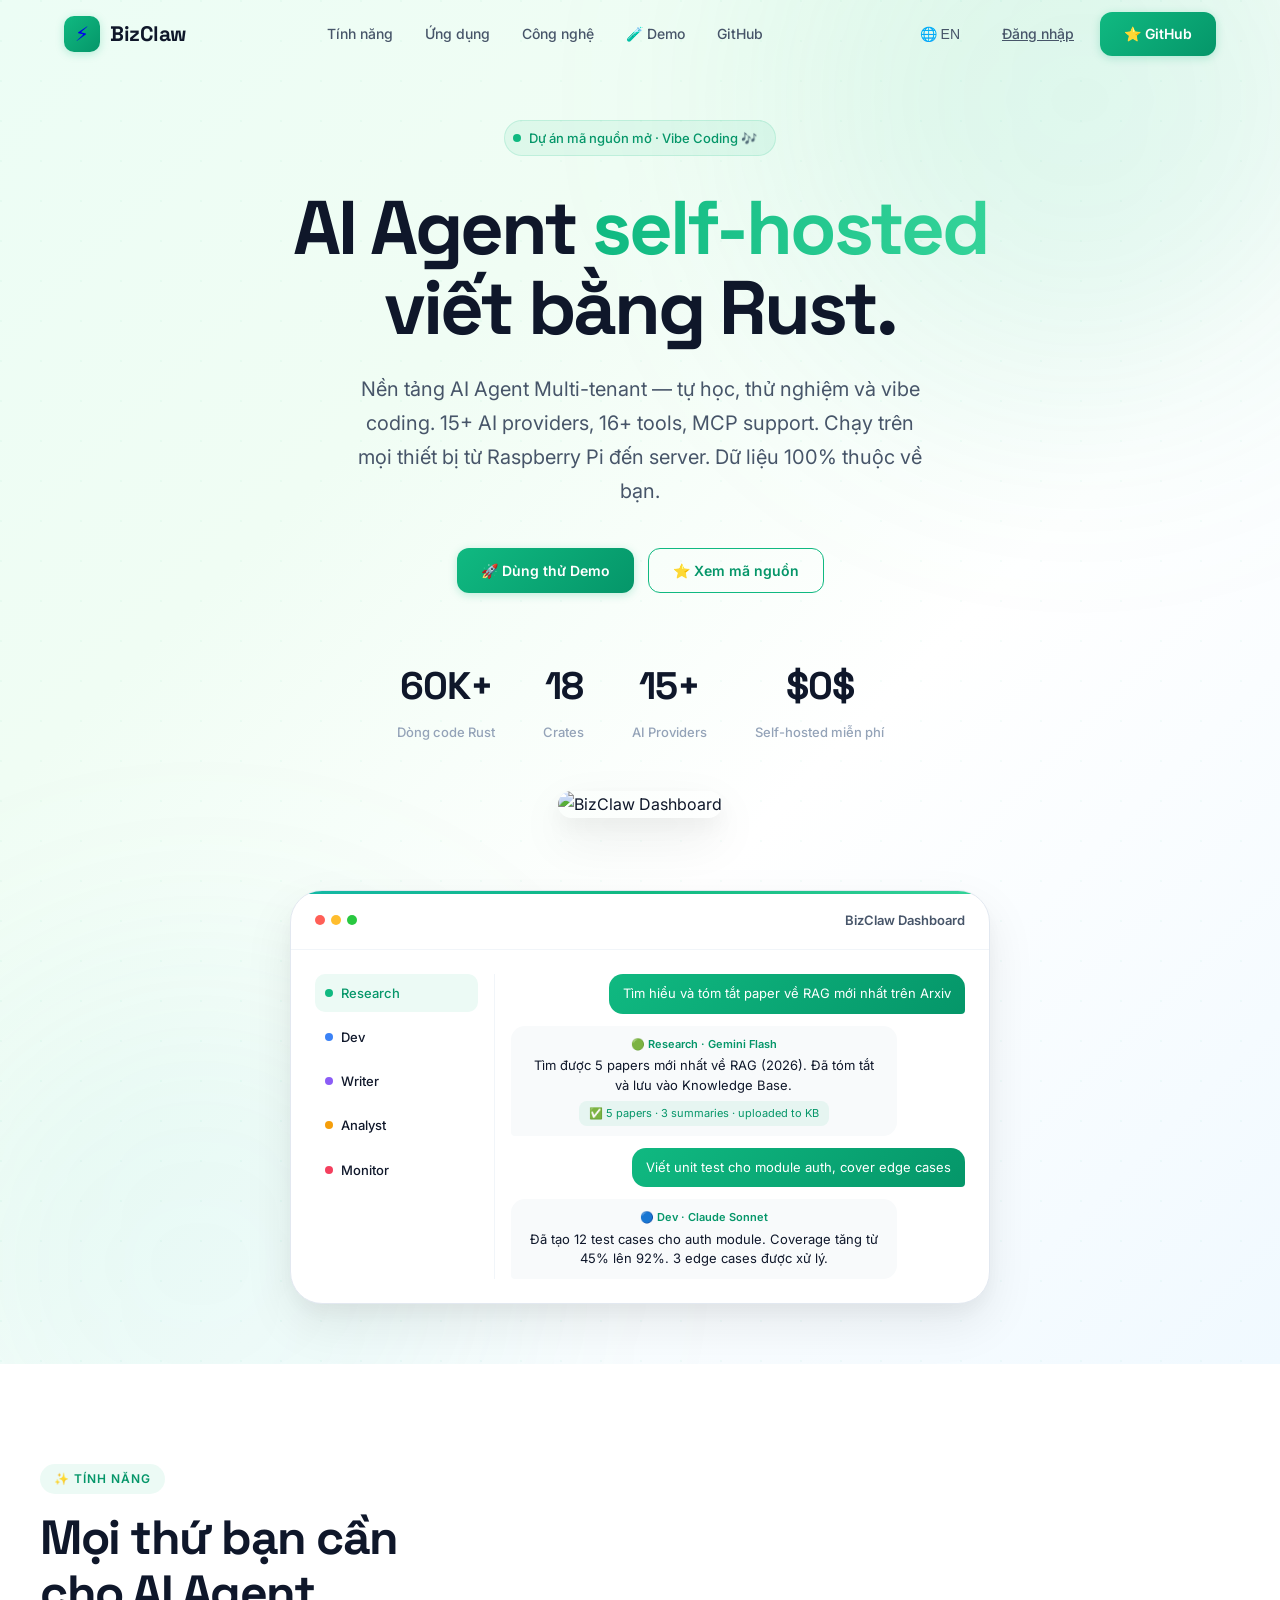
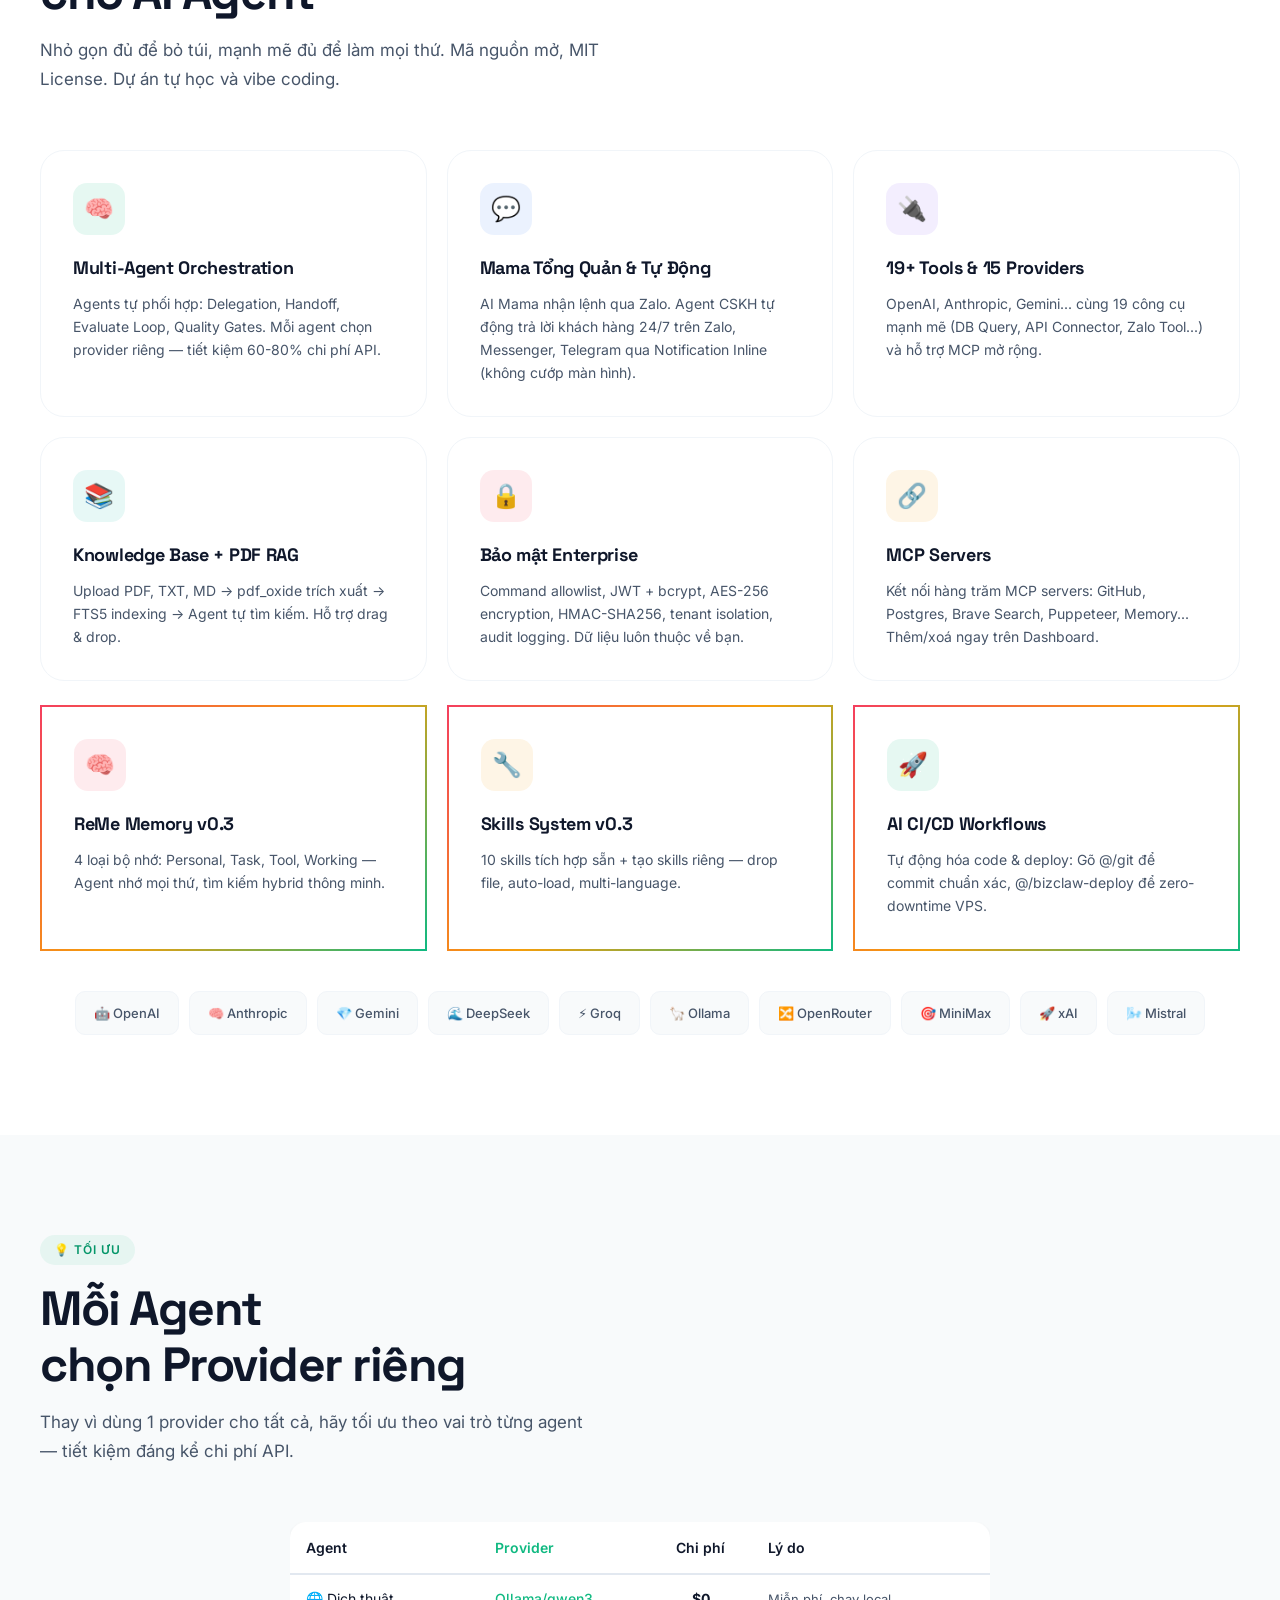
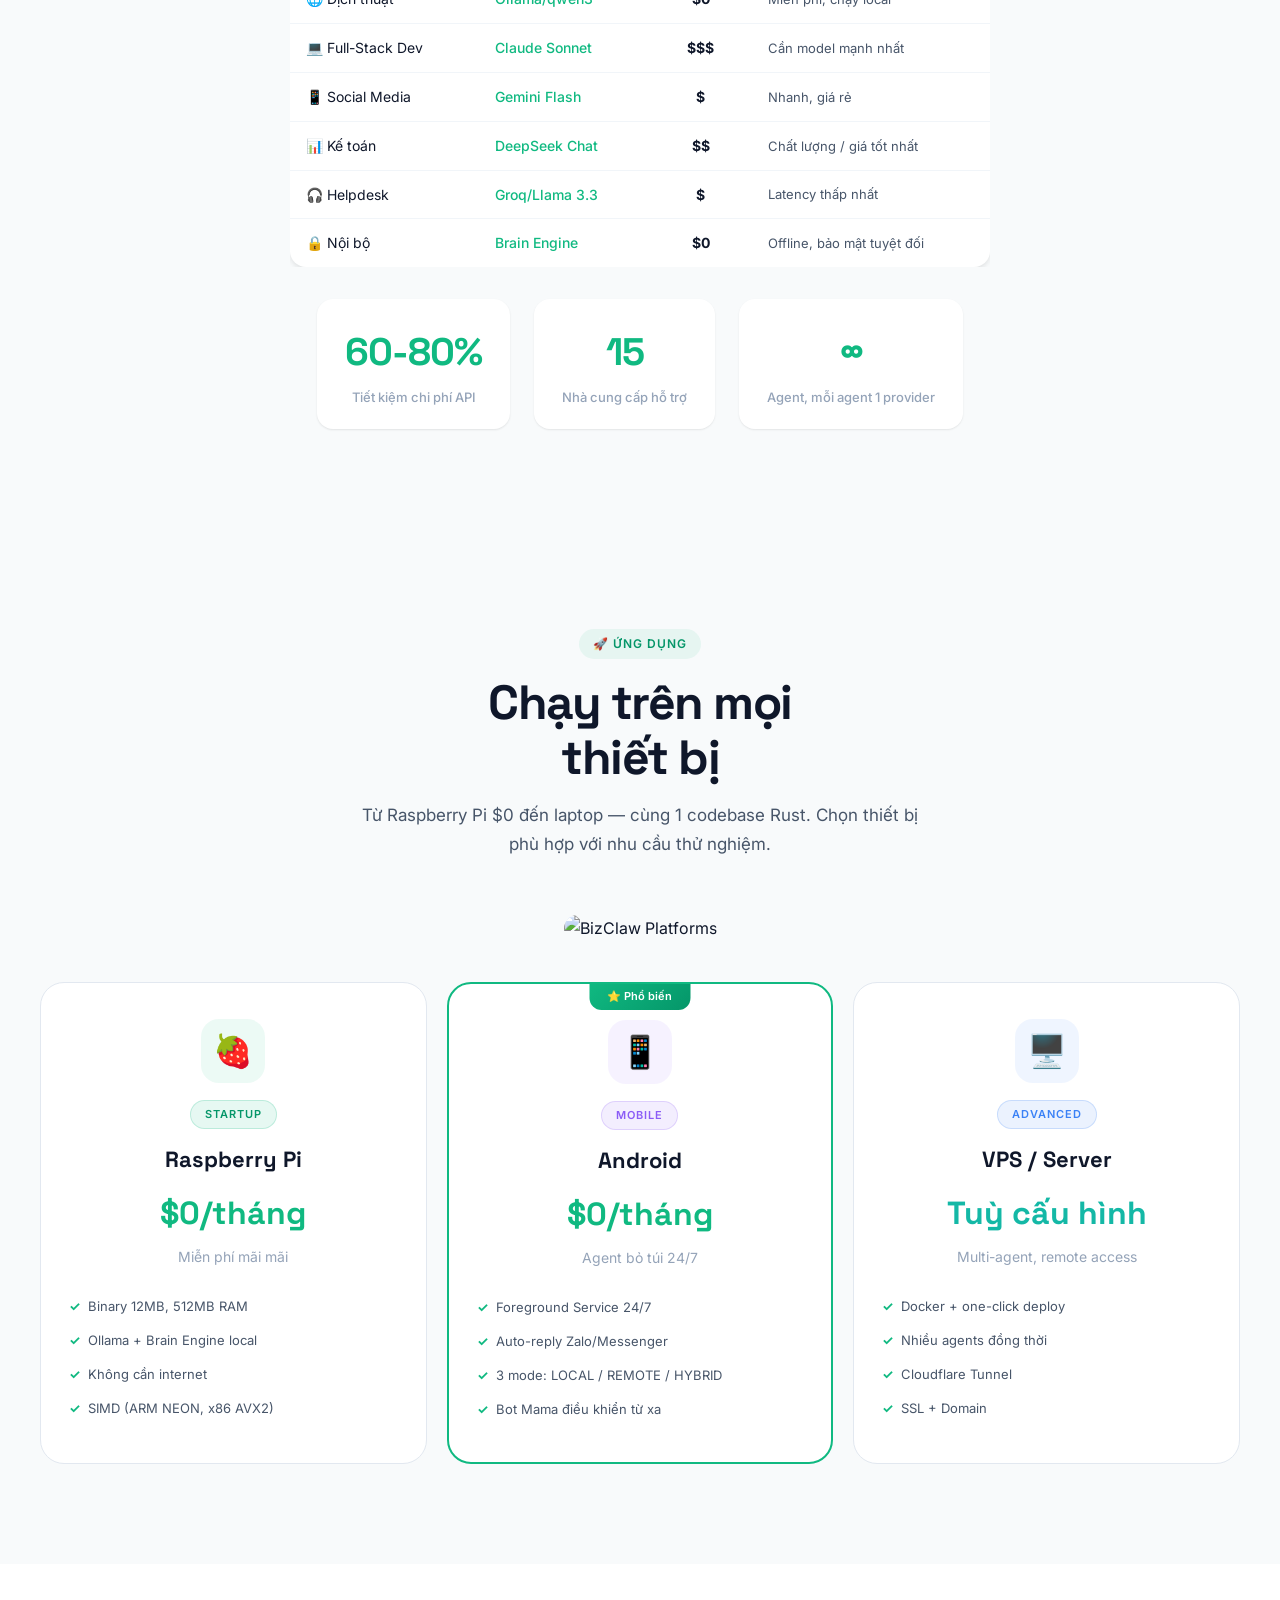
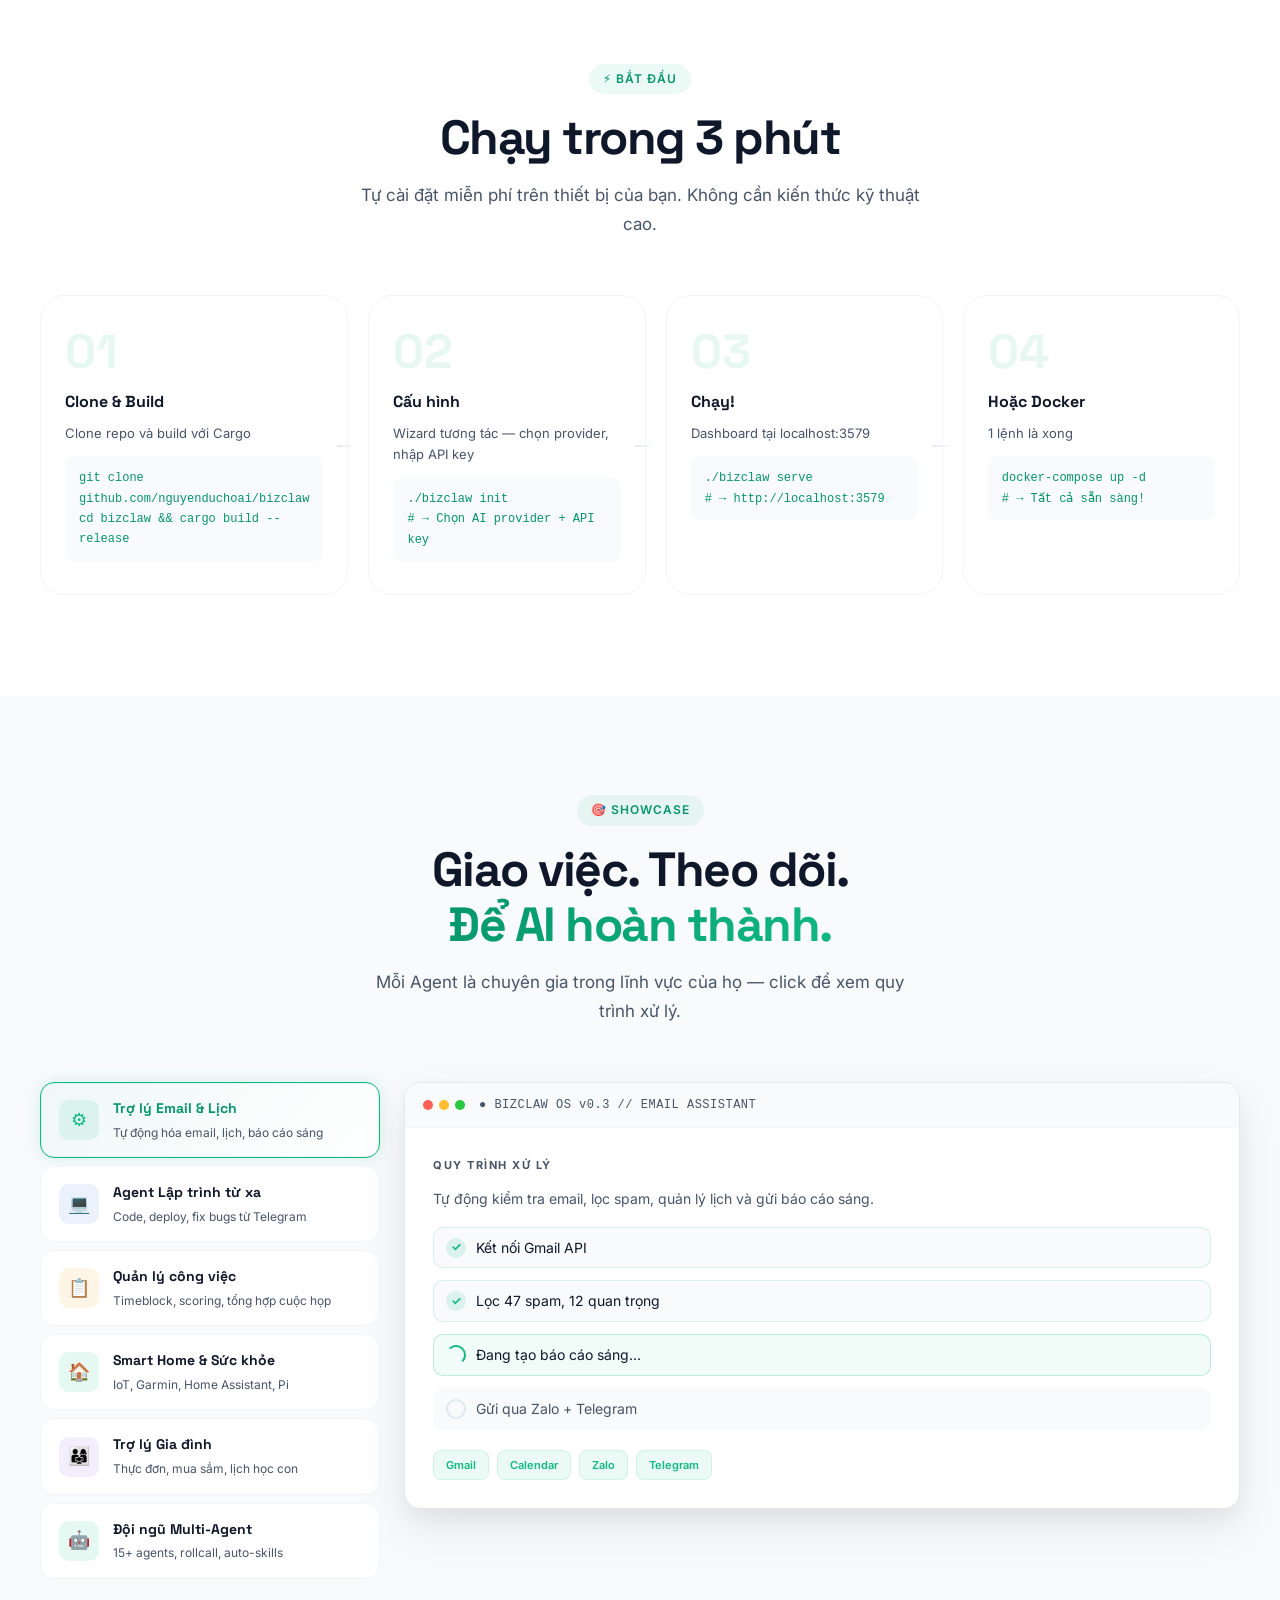
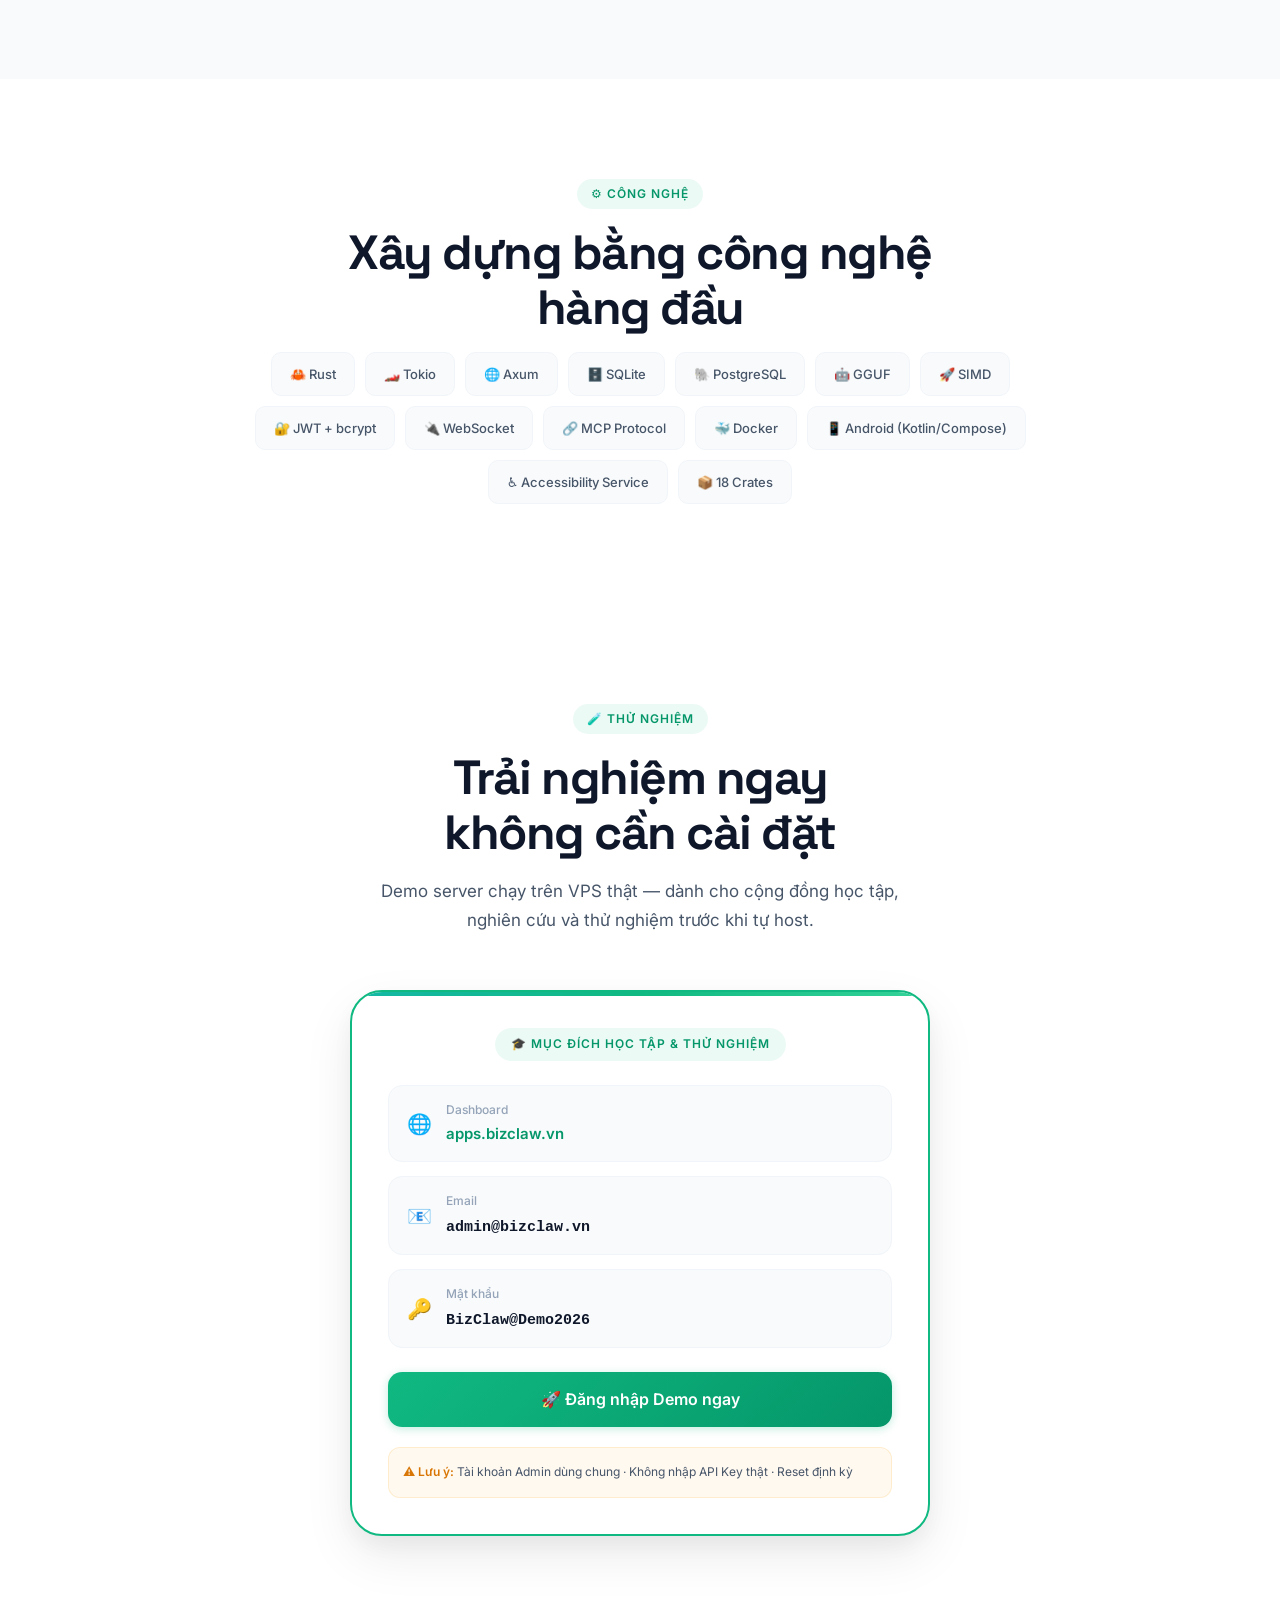
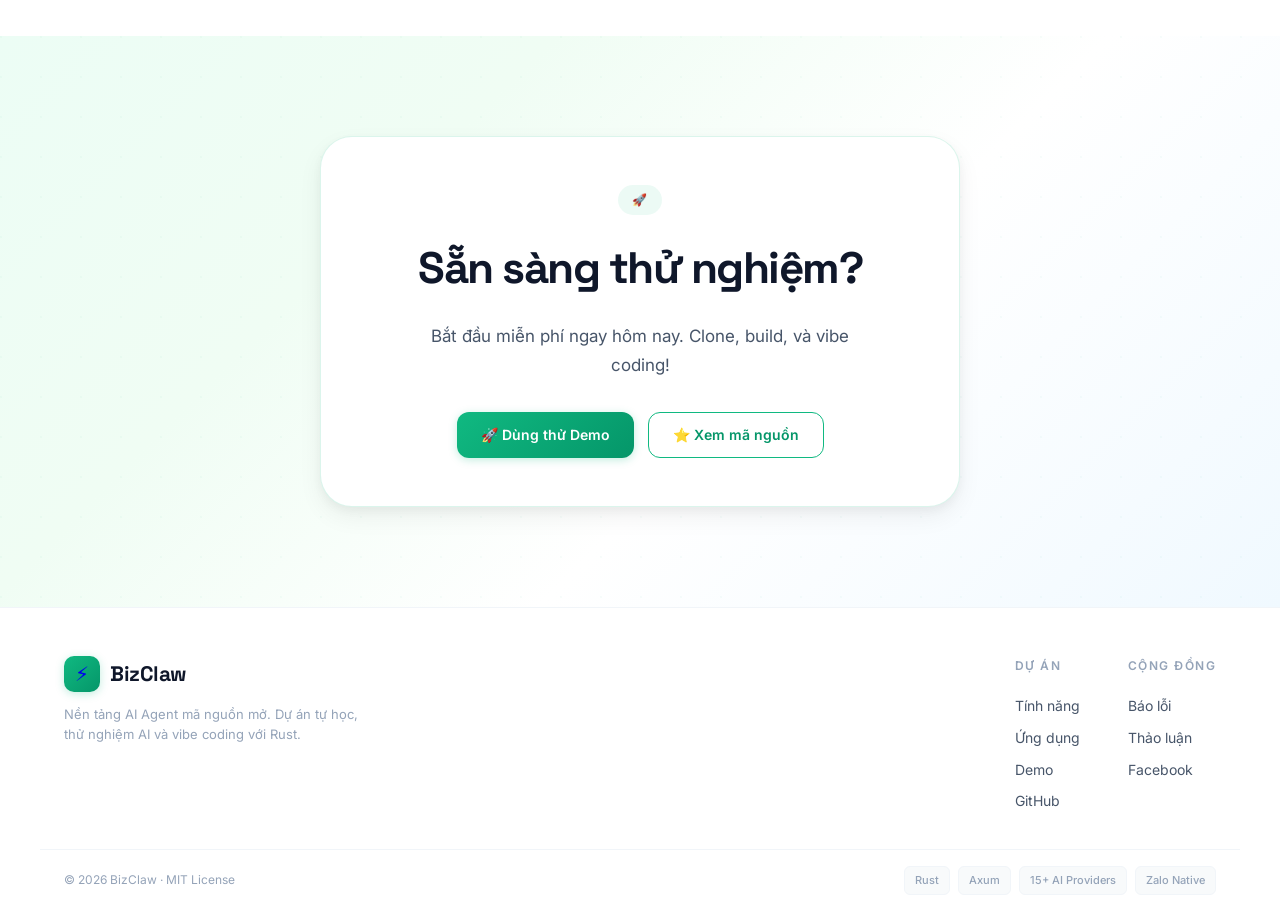
==== landing/index.html @ 47cf0935 "update wording to multi-tenant" ====
<!DOCTYPE html>
<html lang="vi">
<head>
<meta charset="UTF-8">
<meta name="viewport" content="width=device-width, initial-scale=1.0">
<title>BizClaw — AI Agent Self-Hosted | Vibe Coding với Rust 🎶</title>
<meta name="description" content="BizClaw — nền tảng AI Agent self-hosted viết bằng Rust. Dự án học tập, thử nghiệm AI và vibe coding. 15+ providers, 16+ tools, MCP support. Chạy trên mọi thiết bị từ Raspberry Pi đến laptop.">
<meta property="og:title" content="BizClaw — AI Agent Self-Hosted | Vibe Coding 🎶">
<meta property="og:description" content="Dự án AI Agent self-hosted viết bằng Rust. Tự học, thử nghiệm, vibe coding. Dữ liệu 100% thuộc về bạn.">
<meta property="og:type" content="website">
<meta property="og:url" content="https://bizclaw.vn">
<link rel="icon" href="data:image/svg+xml,<svg xmlns='http://www.w3.org/2000/svg' viewBox='0 0 100 100'><text y='.9em' font-size='90'>⚡</text></svg>">
<link rel="preconnect" href="https://fonts.googleapis.com">
<link href="https://fonts.googleapis.com/css2?family=Inter:wght@300;400;500;600;700;800;900&family=Space+Grotesk:wght@400;500;600;700;800&display=swap" rel="stylesheet">
<style>
*{margin:0;padding:0;box-sizing:border-box}
:root{
  --bg:#ffffff;--bg2:#f8fafb;--bg3:#f1f5f4;
  --surface:#ffffff;--card:#ffffff;--border:#e2e8f0;--border-light:#f1f5f9;
  --text:#0f172a;--text2:#475569;--muted:#94a3b8;
  --green:#10b981;--green2:#059669;--green-light:rgba(16,185,129,.08);--green-glow:rgba(16,185,129,.12);
  --emerald:#34d399;--teal:#14b8a6;
  --blue:#3b82f6;--violet:#8b5cf6;--rose:#f43f5e;--amber:#f59e0b;
  --grad-green:linear-gradient(135deg,#10b981,#059669);
  --grad-teal:linear-gradient(135deg,#14b8a6,#10b981,#34d399);
  --grad-hero:linear-gradient(135deg,#ecfdf5 0%,#f0fdf4 30%,#ffffff 60%,#f0f9ff 100%);
  --shadow-sm:0 1px 3px rgba(0,0,0,.04),0 1px 2px rgba(0,0,0,.06);
  --shadow-md:0 4px 6px rgba(0,0,0,.04),0 2px 4px rgba(0,0,0,.06);
  --shadow-lg:0 10px 25px rgba(0,0,0,.06),0 4px 10px rgba(0,0,0,.04);
  --shadow-xl:0 20px 50px rgba(0,0,0,.08),0 10px 20px rgba(0,0,0,.04);
  --radius:16px;--radius-lg:24px;--radius-xl:32px;
}
html{scroll-behavior:smooth;font-size:16px}
body{font-family:'Inter',system-ui,-apple-system,sans-serif;background:var(--bg);color:var(--text);overflow-x:hidden;line-height:1.7;-webkit-font-smoothing:antialiased}

/* ─── NAV ─── */
nav{position:fixed;top:0;width:100%;z-index:100;padding:12px 0;transition:all .4s cubic-bezier(.4,0,.2,1)}
nav.scrolled{background:rgba(255,255,255,.85);backdrop-filter:blur(20px) saturate(180%);-webkit-backdrop-filter:blur(20px) saturate(180%);border-bottom:1px solid var(--border-light);box-shadow:0 1px 3px rgba(0,0,0,.04)}
.nav-inner{max-width:1200px;margin:0 auto;padding:0 24px;display:flex;align-items:center;justify-content:space-between}
.logo{display:flex;align-items:center;gap:10px;text-decoration:none}
.logo-icon{width:36px;height:36px;background:var(--grad-green);border-radius:10px;display:flex;align-items:center;justify-content:center;font-size:20px;box-shadow:0 2px 8px rgba(16,185,129,.25)}
.logo-text{font-family:'Space Grotesk',sans-serif;font-weight:700;font-size:21px;color:var(--text);letter-spacing:-.5px}
.nav-links{display:flex;gap:32px;align-items:center}
.nav-links a{color:var(--text2);text-decoration:none;font-size:14px;font-weight:500;transition:color .2s;position:relative}
.nav-links a:hover{color:var(--text)}
.nav-right{display:flex;gap:10px;align-items:center}
.btn-ghost{background:none;border:none;color:var(--text2);padding:8px 16px;border-radius:10px;font-size:14px;font-weight:500;cursor:pointer;transition:all .2s}
.btn-ghost:hover{color:var(--text);background:var(--bg2)}
.btn-green{background:var(--grad-green);color:#fff;padding:10px 24px;border-radius:12px;font-size:14px;font-weight:600;text-decoration:none;transition:all .3s;border:none;cursor:pointer;display:inline-flex;align-items:center;gap:6px;box-shadow:0 2px 8px rgba(16,185,129,.25)}
.btn-green:hover{transform:translateY(-1px);box-shadow:0 8px 25px rgba(16,185,129,.35)}
.btn-outline-green{background:none;color:var(--green2);padding:10px 24px;border-radius:12px;font-size:14px;font-weight:600;text-decoration:none;transition:all .3s;border:1.5px solid var(--green);display:inline-flex;align-items:center;gap:6px}
.btn-outline-green:hover{background:var(--green-light);transform:translateY(-1px)}

/* ─── HERO ─── */
.hero{min-height:100vh;display:flex;align-items:center;justify-content:center;position:relative;overflow:hidden;padding:120px 24px 60px;background:var(--grad-hero)}
.hero::before{content:'';position:absolute;top:0;left:0;right:0;bottom:0;background-image:radial-gradient(circle at 1px 1px,rgba(16,185,129,.04) 1px,transparent 0);background-size:40px 40px;pointer-events:none}
.hero-glow{position:absolute;width:600px;height:600px;border-radius:50%;filter:blur(120px);pointer-events:none}
.hero-glow-1{background:rgba(16,185,129,.1);top:-200px;right:-100px}
.hero-glow-2{background:rgba(20,184,166,.08);bottom:-200px;left:-100px}
.hero-content{max-width:860px;text-align:center;position:relative;z-index:1}
.hero-badge{display:inline-flex;align-items:center;gap:8px;padding:6px 18px 6px 8px;background:var(--green-light);border:1px solid rgba(16,185,129,.15);border-radius:30px;font-size:13px;color:var(--green2);margin-bottom:32px;font-weight:500}
.hero-badge .dot{width:8px;height:8px;background:var(--green);border-radius:50%;animation:pulse 2s infinite;display:block}
@keyframes pulse{0%,100%{opacity:1;transform:scale(1)}50%{opacity:.5;transform:scale(.85)}}
h1{font-family:'Space Grotesk',sans-serif;font-size:clamp(40px,6.5vw,76px);font-weight:800;line-height:1.05;margin-bottom:24px;letter-spacing:-3px;color:var(--text)}
h1 .grad{background:var(--grad-green);-webkit-background-clip:text;-webkit-text-fill-color:transparent;background-clip:text}
.hero-desc{font-size:clamp(16px,2vw,20px);color:var(--text2);max-width:580px;margin:0 auto 40px;line-height:1.7;font-weight:400}
.hero-actions{display:flex;gap:14px;justify-content:center;flex-wrap:wrap;margin-bottom:60px}

/* Hero Stats */
.hero-stats{display:flex;gap:48px;justify-content:center;flex-wrap:wrap}
.hero-stat{text-align:center}
.hero-stat .num{font-family:'Space Grotesk',sans-serif;font-size:clamp(28px,3vw,42px);font-weight:800;color:var(--text);letter-spacing:-1px}
.hero-stat .label{font-size:13px;color:var(--muted);margin-top:2px;font-weight:500}

/* Hero Demo Card */
.hero-demo{margin-top:72px;position:relative}
.demo-card{max-width:700px;margin:0 auto;background:var(--card);border:1px solid var(--border);border-radius:var(--radius-xl);box-shadow:var(--shadow-xl);overflow:hidden;position:relative}
.demo-card::before{content:'';position:absolute;top:0;left:0;right:0;height:3px;background:var(--grad-teal)}
.demo-header{display:flex;align-items:center;gap:12px;padding:18px 24px;border-bottom:1px solid var(--border-light)}
.demo-dots{display:flex;gap:6px}
.demo-dots span{width:10px;height:10px;border-radius:50%;background:var(--border)}
.demo-dots span:nth-child(1){background:#ff5f57}
.demo-dots span:nth-child(2){background:#ffbd2e}
.demo-dots span:nth-child(3){background:#28c840}
.demo-title{font-size:13px;font-weight:600;color:var(--text2);margin-left:auto}
.demo-body{padding:24px;display:flex;gap:16px;min-height:260px}
.demo-sidebar{width:180px;border-right:1px solid var(--border-light);padding-right:16px;display:flex;flex-direction:column;gap:6px}
.demo-agent{display:flex;align-items:center;gap:8px;padding:8px 10px;border-radius:10px;font-size:13px;font-weight:500;cursor:default;transition:background .2s}
.demo-agent.active{background:var(--green-light);color:var(--green2)}
.demo-agent .agent-dot{width:8px;height:8px;border-radius:50%;flex-shrink:0}
.demo-agent .agent-dot.green{background:var(--green)}
.demo-agent .agent-dot.blue{background:var(--blue)}
.demo-agent .agent-dot.violet{background:var(--violet)}
.demo-agent .agent-dot.amber{background:var(--amber)}
.demo-agent .agent-dot.rose{background:var(--rose)}
.demo-chat{flex:1;display:flex;flex-direction:column;gap:12px}
.chat-msg{max-width:85%;padding:10px 14px;border-radius:14px;font-size:13px;line-height:1.5;animation:fadeInMsg .5s ease-out both}
.chat-msg.user{align-self:flex-end;background:var(--grad-green);color:#fff;border-bottom-right-radius:4px}
.chat-msg.bot{align-self:flex-start;background:var(--bg2);color:var(--text);border-bottom-left-radius:4px}
.chat-msg .bot-name{font-size:11px;font-weight:600;color:var(--green2);margin-bottom:4px}
.chat-msg .bot-status{display:inline-flex;align-items:center;gap:4px;padding:4px 10px;background:rgba(16,185,129,.08);border-radius:8px;margin-top:6px;font-size:11px;color:var(--green2)}
@keyframes fadeInMsg{from{opacity:0;transform:translateY(8px)}to{opacity:1;transform:translateY(0)}}

/* ─── SECTION COMMON ─── */
section{padding:100px 24px}
.container{max-width:1200px;margin:0 auto}
.section-tag{display:inline-flex;align-items:center;gap:6px;padding:5px 14px;background:var(--green-light);border-radius:20px;font-size:12px;font-weight:600;color:var(--green2);text-transform:uppercase;letter-spacing:1px;margin-bottom:16px}
.section-title{font-family:'Space Grotesk',sans-serif;font-size:clamp(28px,4vw,48px);font-weight:800;margin-bottom:16px;letter-spacing:-1.5px;color:var(--text);line-height:1.15}
.section-desc{font-size:17px;color:var(--text2);max-width:560px;line-height:1.7;margin-bottom:56px}
.section-center{text-align:center}
.section-center .section-desc{margin-left:auto;margin-right:auto}

/* ─── FEATURES ─── */
#features{background:var(--bg)}
.features-grid{display:grid;grid-template-columns:repeat(3,1fr);gap:20px}
.feature-card{background:var(--card);border:1px solid var(--border-light);border-radius:var(--radius-lg);padding:32px;transition:all .4s cubic-bezier(.4,0,.2,1);position:relative;overflow:hidden}
.feature-card:hover{border-color:rgba(16,185,129,.3);transform:translateY(-6px);box-shadow:var(--shadow-lg)}
.feature-card:hover .feature-icon-wrap{transform:scale(1.05)}
.feature-icon-wrap{width:52px;height:52px;border-radius:14px;display:flex;align-items:center;justify-content:center;font-size:24px;margin-bottom:18px;transition:transform .3s}
.fi-green{background:rgba(16,185,129,.1)}
.fi-blue{background:rgba(59,130,246,.1)}
.fi-violet{background:rgba(139,92,246,.1)}
.fi-amber{background:rgba(245,158,11,.1)}
.fi-rose{background:rgba(244,63,94,.1)}
.fi-teal{background:rgba(20,184,166,.1)}
.feature-card h3{font-family:'Space Grotesk',sans-serif;font-size:18px;font-weight:700;margin-bottom:8px;letter-spacing:-.3px}
.feature-card p{font-size:14px;color:var(--text2);line-height:1.65}

/* ─── PLATFORM CARDS ─── */
#platforms{background:var(--bg2)}
.platform-grid{display:grid;grid-template-columns:repeat(3,1fr);gap:20px}
.platform-card{background:var(--card);border:1px solid var(--border);border-radius:var(--radius-lg);padding:36px 28px;text-align:center;transition:all .4s;position:relative;overflow:hidden}
.platform-card:hover{transform:translateY(-8px);box-shadow:var(--shadow-xl)}
.platform-card.featured{border:2px solid var(--green)}
.platform-card.featured::before{content:'⭐ Phổ biến';position:absolute;top:-1px;left:50%;transform:translateX(-50%);background:var(--grad-green);padding:4px 18px;border-radius:0 0 12px 12px;font-size:11px;font-weight:600;color:#fff}
.pf-icon{width:64px;height:64px;border-radius:18px;display:flex;align-items:center;justify-content:center;font-size:32px;margin:0 auto 16px}
.pf-tag{display:inline-block;padding:4px 14px;border-radius:20px;font-size:11px;font-weight:600;letter-spacing:1px;text-transform:uppercase;margin-bottom:12px}
.pf-tag-green{background:rgba(16,185,129,.1);color:var(--green2);border:1px solid rgba(16,185,129,.2)}
.pf-tag-blue{background:rgba(59,130,246,.1);color:var(--blue);border:1px solid rgba(59,130,246,.2)}
.pf-tag-violet{background:rgba(139,92,246,.1);color:var(--violet);border:1px solid rgba(139,92,246,.2)}
.platform-card h3{font-family:'Space Grotesk',sans-serif;font-size:22px;font-weight:700;margin-bottom:4px}
.pf-price{font-family:'Space Grotesk',sans-serif;font-size:32px;font-weight:800;margin:8px 0 4px}
.pf-price.green{color:var(--green)}
.pf-price.teal{color:var(--teal)}
.pf-period{font-size:14px;color:var(--muted);margin-bottom:20px}
.pf-features{list-style:none;text-align:left}
.pf-features li{padding:6px 0;font-size:13px;color:var(--text2);display:flex;align-items:center;gap:8px}
.pf-features li::before{content:'✓';color:var(--green);font-weight:700;font-size:13px}

/* ─── HOW IT WORKS ─── */
#how{background:var(--bg)}
.steps-grid{display:grid;grid-template-columns:repeat(4,1fr);gap:20px;counter-reset:step}
.step-card{background:var(--card);border:1px solid var(--border-light);border-radius:var(--radius-lg);padding:32px 24px;position:relative;counter-increment:step;transition:all .4s}
.step-card:hover{transform:translateY(-6px);box-shadow:var(--shadow-lg);border-color:rgba(16,185,129,.3)}
.step-num{font-family:'Space Grotesk',sans-serif;font-size:48px;font-weight:800;color:rgba(16,185,129,.1);line-height:1;margin-bottom:12px}
.step-card h4{font-family:'Space Grotesk',sans-serif;font-size:16px;font-weight:700;margin-bottom:8px}
.step-card p{font-size:13px;color:var(--text2);line-height:1.6}
.step-code{background:var(--bg2);border-radius:10px;padding:12px 14px;font-family:'SF Mono','Fira Code',monospace;font-size:12px;color:var(--green2);margin-top:12px;line-height:1.7;overflow-x:auto}

/* ─── SHOWCASE INTERACTIVE ─── */
.showcase-layout{display:grid;grid-template-columns:340px 1fr;gap:24px;align-items:start;margin-top:32px}
.showcase-tabs{display:flex;flex-direction:column;gap:8px}
.sc-tab{display:flex;align-items:center;gap:14px;padding:14px 18px;border-radius:14px;border:1px solid var(--border-light);background:var(--card);cursor:pointer;transition:all .3s;user-select:none}
.sc-tab:hover{border-color:rgba(16,185,129,.25);transform:translateX(4px)}
.sc-tab.active{border-color:var(--green);box-shadow:0 0 16px rgba(16,185,129,.15),inset 0 0 0 1px rgba(16,185,129,.1);background:linear-gradient(135deg,rgba(16,185,129,.04),var(--card))}
.sc-tab-icon{width:40px;height:40px;border-radius:10px;display:flex;align-items:center;justify-content:center;font-size:18px;flex-shrink:0}
.sc-tab-title{font-family:'Space Grotesk',sans-serif;font-weight:700;font-size:14px;margin-bottom:2px}
.sc-tab.active .sc-tab-title{color:var(--green2)}
.sc-tab-desc{font-size:12px;color:var(--text2)}
.showcase-preview{background:var(--card);border-radius:16px;border:1px solid var(--border);overflow:hidden;box-shadow:var(--shadow-xl)}
.sc-preview-header{background:var(--bg2);padding:12px 18px;display:flex;align-items:center;gap:14px;border-bottom:1px solid var(--border-light)}
.sc-preview-title{color:var(--text2);font-size:12px;font-family:'SF Mono','Fira Code',monospace;letter-spacing:.5px}
.sc-preview-body{padding:28px;min-height:300px;position:relative}
.sc-panel{display:none;animation:scFadeIn .4s ease}
.sc-panel.active{display:block}
@keyframes scFadeIn{from{opacity:0;transform:translateY(8px)}to{opacity:1;transform:translateY(0)}}
.sc-flow-label{font-size:11px;font-weight:700;color:var(--text2);letter-spacing:1.5px;margin-bottom:12px}
.sc-steps{display:flex;flex-direction:column;gap:12px;margin-bottom:20px}
.sc-step{display:flex;align-items:center;gap:10px;font-size:14px;color:var(--text2);padding:8px 12px;border-radius:10px;background:var(--bg2);border:1px solid transparent;transition:all .3s}
.sc-step.done{color:var(--text1);border-color:rgba(16,185,129,.15)}
.sc-step.active{color:var(--text1);background:rgba(16,185,129,.06);border-color:rgba(16,185,129,.25)}
.sc-check{display:inline-flex;width:20px;height:20px;border-radius:50%;background:rgba(16,185,129,.12);color:#10b981;font-size:12px;align-items:center;justify-content:center;font-weight:700}
.sc-circle{display:inline-block;width:20px;height:20px;border-radius:50%;border:2px solid var(--border)}
.sc-spinner{display:inline-block;width:20px;height:20px;border-radius:50%;border:2px solid transparent;border-top-color:#10b981;border-right-color:#10b981;animation:spin .8s linear infinite}
@keyframes spin{to{transform:rotate(360deg)}}
.sc-tools{display:flex;gap:8px;flex-wrap:wrap}
.sc-tools span{background:rgba(16,185,129,.08);color:#10b981;padding:5px 12px;border-radius:8px;font-size:11px;font-weight:600;border:1px solid rgba(16,185,129,.12)}
.grad{background:linear-gradient(135deg,var(--green2),var(--green));-webkit-background-clip:text;-webkit-text-fill-color:transparent;background-clip:text}
@media(max-width:768px){.showcase-layout{grid-template-columns:1fr;gap:16px}.showcase-tabs{flex-direction:row;overflow-x:auto;padding-bottom:8px}.sc-tab{min-width:200px}}

/* ─── CHAT DEMO ─── */
#agents-demo{background:var(--bg2)}
.agent-demo-container{background:var(--card);border:1px solid var(--border);border-radius:var(--radius-xl);box-shadow:var(--shadow-xl);overflow:hidden;max-width:800px;margin:0 auto}
.agent-demo-header{border-bottom:1px solid var(--border-light);padding:16px 24px;display:flex;align-items:center;justify-content:space-between}
.agent-demo-tabs{display:flex;gap:0;border:1px solid var(--border);border-radius:10px;overflow:hidden}
.agent-tab{padding:8px 16px;font-size:12px;font-weight:600;background:var(--bg2);border:none;cursor:pointer;transition:all .2s;color:var(--text2)}
.agent-tab.active{background:var(--grad-green);color:#fff}
.agent-demo-body{padding:24px;min-height:320px;display:flex;flex-direction:column;gap:14px}

/* ─── PRICING - CLOUD ─── */
#pricing{background:var(--bg2)}
.pricing-grid{display:grid;grid-template-columns:repeat(3,1fr);gap:20px}
.price-card{background:var(--card);border:1px solid var(--border);border-radius:var(--radius-lg);padding:36px 28px;text-align:center;transition:all .4s;position:relative}
.price-card:hover{transform:translateY(-6px);box-shadow:var(--shadow-lg)}
.price-card.popular{border:2px solid var(--green);box-shadow:0 0 60px rgba(16,185,129,.08)}
.price-card.popular::before{content:'⭐ Phổ biến';position:absolute;top:-13px;left:50%;transform:translateX(-50%);background:var(--grad-green);padding:4px 18px;border-radius:20px;font-size:11px;font-weight:600;color:#fff}
.price-tier{font-size:13px;font-weight:600;letter-spacing:1px;text-transform:uppercase;margin-bottom:8px}
.price-amount{font-family:'Space Grotesk',sans-serif;font-size:42px;font-weight:800;color:var(--text);margin:8px 0;letter-spacing:-1px}
.price-period{font-size:14px;color:var(--muted);margin-bottom:24px}
.price-features{list-style:none;text-align:left;margin-bottom:28px}
.price-features li{padding:6px 0;font-size:14px;display:flex;align-items:center;gap:8px;color:var(--text2)}
.price-features li::before{content:'✓';color:var(--green);font-weight:700;font-size:13px}

/* ─── PROVIDERS ─── */
.providers-row{display:flex;gap:10px;justify-content:center;flex-wrap:wrap;margin-top:40px}
.provider-pill{background:var(--bg2);border:1px solid var(--border-light);border-radius:10px;padding:10px 18px;font-size:13px;font-weight:500;display:flex;align-items:center;gap:6px;transition:all .25s;color:var(--text2)}
.provider-pill:hover{border-color:var(--green);color:var(--green2);background:var(--green-light);transform:translateY(-2px)}

/* ─── CTA ─── */
#cta{background:var(--grad-hero);position:relative}
#cta::before{content:'';position:absolute;inset:0;background-image:radial-gradient(circle at 1px 1px,rgba(16,185,129,.03) 1px,transparent 0);background-size:40px 40px;pointer-events:none}
.cta-box{max-width:640px;margin:0 auto;text-align:center;position:relative;z-index:1}

/* ─── FOOTER ─── */
footer{border-top:1px solid var(--border-light);background:var(--bg)}
.footer-inner{max-width:1200px;margin:0 auto;padding:48px 24px 32px;display:flex;justify-content:space-between;align-items:flex-start;flex-wrap:wrap;gap:32px}
.footer-brand{max-width:300px}
.footer-brand .logo{margin-bottom:12px}
.footer-brand p{font-size:13px;color:var(--muted);line-height:1.6}
.footer-links{display:flex;gap:48px}
.footer-col h4{font-size:12px;font-weight:600;text-transform:uppercase;letter-spacing:1.5px;color:var(--muted);margin-bottom:14px}
.footer-col a{display:block;font-size:14px;color:var(--text2);text-decoration:none;padding:4px 0;transition:color .2s}
.footer-col a:hover{color:var(--green2)}
.footer-bottom{max-width:1200px;margin:0 auto;padding:16px 24px;border-top:1px solid var(--border-light);display:flex;justify-content:space-between;align-items:center;flex-wrap:wrap;gap:12px;font-size:12px;color:var(--muted)}
.footer-tech{display:flex;gap:8px;flex-wrap:wrap}
.footer-tech span{background:var(--bg2);border:1px solid var(--border-light);border-radius:6px;padding:4px 10px;font-size:11px;font-weight:500}

/* ─── ANIMATIONS ─── */
.fade-up{opacity:0;transform:translateY(32px);transition:all .7s cubic-bezier(.16,1,.3,1)}
.fade-up.vis{opacity:1;transform:translateY(0)}
.fade-up[style*="--i"]{transition-delay:calc(var(--i,0)*100ms)}
@keyframes float{0%,100%{transform:translateY(0)}50%{transform:translateY(-12px)}}
@keyframes typing{0%{width:0}100%{width:100%}}

/* Parallax hero glows */
@keyframes heroGlow1{0%,100%{transform:translate(0,0) scale(1)}25%{transform:translate(80px,40px) scale(1.1)}50%{transform:translate(-40px,80px) scale(.9)}75%{transform:translate(40px,-40px) scale(1.05)}}
@keyframes heroGlow2{0%,100%{transform:translate(0,0) scale(1)}33%{transform:translate(-60px,-30px) scale(1.15)}66%{transform:translate(60px,50px) scale(.85)}}
.hero-glow-1{animation:heroGlow1 20s ease-in-out infinite}
.hero-glow-2{animation:heroGlow2 25s ease-in-out infinite}

/* Gradient shimmer on hero text */
@keyframes shimmer{0%{background-position:200% center}100%{background-position:-200% center}}
h1 .grad{background:linear-gradient(90deg,#10b981 0%,#34d399 25%,#059669 50%,#14b8a6 75%,#10b981 100%);background-size:400% 100%;-webkit-background-clip:text;-webkit-text-fill-color:transparent;background-clip:text;animation:shimmer 6s linear infinite}

/* Hero badge pulse glow */
@keyframes badgePulse{0%,100%{box-shadow:0 0 0 0 rgba(16,185,129,.2)}50%{box-shadow:0 0 0 8px rgba(16,185,129,0)}}
.hero-badge{animation:badgePulse 3s ease-in-out infinite}

/* Floating hero image */
@keyframes heroFloat{0%,100%{transform:translateY(0) rotate(0deg)}25%{transform:translateY(-8px) rotate(.5deg)}75%{transform:translateY(8px) rotate(-.5deg)}}
.hero-content img{animation:heroFloat 6s ease-in-out infinite}

/* Nav link hover underline */
.nav-links a::after{content:'';position:absolute;bottom:-4px;left:0;width:0;height:2px;background:var(--grad-green);border-radius:2px;transition:width .3s cubic-bezier(.4,0,.2,1)}
.nav-links a:hover::after{width:100%}

/* Feature card hover glow */
.feature-card::after{content:'';position:absolute;inset:0;border-radius:inherit;opacity:0;transition:opacity .4s;background:radial-gradient(600px circle at var(--mouse-x,50%) var(--mouse-y,50%),rgba(16,185,129,.06),transparent 40%);pointer-events:none}
.feature-card:hover::after{opacity:1}

/* Provider pill hover glow */
.provider-pill{transition:all .3s cubic-bezier(.4,0,.2,1)}
.provider-pill:hover{box-shadow:0 4px 16px rgba(16,185,129,.15);transform:translateY(-3px)}

/* Counter number animation */
@keyframes countUp{from{opacity:0;transform:translateY(16px) scale(.8)}to{opacity:1;transform:translateY(0) scale(1)}}
.hero-stat .num{animation:countUp .8s cubic-bezier(.16,1,.3,1) both}
.hero-stats .hero-stat:nth-child(1) .num{animation-delay:.1s}
.hero-stats .hero-stat:nth-child(2) .num{animation-delay:.2s}
.hero-stats .hero-stat:nth-child(3) .num{animation-delay:.3s}
.hero-stats .hero-stat:nth-child(4) .num{animation-delay:.4s}

/* Button hover micro-interactions */
.btn-green{transition:all .3s cubic-bezier(.4,0,.2,1);position:relative;overflow:hidden}
.btn-green::after{content:'';position:absolute;top:50%;left:50%;width:0;height:0;border-radius:50%;background:rgba(255,255,255,.15);transform:translate(-50%,-50%);transition:width .5s,height .5s}
.btn-green:hover::after{width:300px;height:300px}
.btn-green:active{transform:translateY(0) scale(.98)}

/* CTA box subtle border animation */
@keyframes borderGlow{0%,100%{border-color:rgba(16,185,129,.15)}50%{border-color:rgba(16,185,129,.35)}}
.cta-box{border:1px solid rgba(16,185,129,.15);border-radius:var(--radius-xl);padding:48px;background:var(--card);box-shadow:var(--shadow-lg);animation:borderGlow 4s ease-in-out infinite}

/* Smooth scroll-linked section reveals */
section{transition:background .6s ease}

/* Demo card typing animation */
@keyframes cursorBlink{0%,100%{border-right-color:transparent}50%{border-right-color:var(--green)}}

/* Platform card shine effect on hover — uses ::after to avoid conflict with .featured::before label */
.platform-card::after{content:'';position:absolute;inset:0;border-radius:inherit;background:linear-gradient(135deg,transparent 40%,rgba(16,185,129,.04) 50%,transparent 60%);opacity:0;transition:opacity .4s;pointer-events:none}
.platform-card:hover::after{opacity:1}

/* Step card connector line */
.step-card::after{content:'';position:absolute;top:50%;right:-10px;width:20px;height:2px;background:linear-gradient(90deg,var(--border),transparent);pointer-events:none}
.step-card:last-child::after{display:none}

/* ─── RESPONSIVE ─── */
@media(max-width:768px){
  .nav-links,.footer-links{display:none}
  .features-grid,.platform-grid,.pricing-grid{grid-template-columns:1fr}
  .steps-grid{grid-template-columns:1fr 1fr}
  .demo-sidebar{display:none}
  .hero{padding:100px 16px 60px}
  section{padding:60px 16px}
  .hero-stats{gap:20px}
  .footer-inner{flex-direction:column}
  .step-card::after{display:none}
}
@media(max-width:480px){
  .steps-grid{grid-template-columns:1fr}
  h1{letter-spacing:-1.5px}
}
</style>
</head>
<body>

<!-- NAV -->
<nav id="navbar">
  <div class="nav-inner">
    <a href="#" class="logo">
      <div class="logo-icon">⚡</div>
      <span class="logo-text">BizClaw</span>
    </a>
    <div class="nav-links">
      <a href="#features" data-vi="Tính năng" data-en="Features">Tính năng</a>
      <a href="#platforms" data-vi="Ứng dụng" data-en="Use Cases">Ứng dụng</a>
      <a href="#tech" data-vi="Công nghệ" data-en="Tech">Công nghệ</a>
      <a href="#demo-access" data-vi="🧪 Demo" data-en="🧪 Demo">🧪 Demo</a>
      <a href="https://github.com/nguyenduchoai/bizclaw" target="_blank">GitHub</a>
    </div>
    <div class="nav-right">
      <button class="btn-ghost" onclick="toggleLang()">🌐 EN</button>
      <a href="#" onclick="goLogin()" class="btn-ghost" data-vi="Đăng nhập" data-en="Login">Đăng nhập</a>
      <a href="https://github.com/nguyenduchoai/bizclaw" target="_blank" class="btn-green">⭐ GitHub</a>
    </div>
  </div>
</nav>

<!-- HERO -->
<section class="hero">
  <div class="hero-glow hero-glow-1"></div>
  <div class="hero-glow hero-glow-2"></div>
  <div class="hero-content">
    <div class="hero-badge"><span class="dot"></span> <span data-vi="Dự án mã nguồn mở · Vibe Coding 🎶" data-en="Open Source · Vibe Coding 🎶">Dự án mã nguồn mở · Vibe Coding 🎶</span></div>
    <h1>
      <span data-vi="AI Agent" data-en="AI Agent">AI Agent</span> <span class="grad" data-vi="self-hosted" data-en="self-hosted">self-hosted</span><br>
      <span data-vi="viết bằng Rust." data-en="built with Rust.">viết bằng Rust.</span>
    </h1>
    <p class="hero-desc" data-vi="Nền tảng AI Agent Multi-tenant — tự học, thử nghiệm và vibe coding. 15+ AI providers, 16+ tools, MCP support. Chạy trên mọi thiết bị từ Raspberry Pi đến server. Dữ liệu 100% thuộc về bạn." data-en="Multi-tenant AI Agent platform — for learning, experimenting and vibe coding. 15+ AI providers, 16+ tools, MCP support. Runs on any device from Raspberry Pi to server. Your data stays yours.">Nền tảng AI Agent Multi-tenant — tự học, thử nghiệm và vibe coding. 15+ AI providers, 16+ tools, MCP support. Chạy trên mọi thiết bị từ Raspberry Pi đến server. Dữ liệu 100% thuộc về bạn.</p>
    <div class="hero-actions">
      <a href="#" onclick="goLogin()" class="btn-green" data-vi="🚀 Dùng thử Demo" data-en="🚀 Try Demo">🚀 Dùng thử Demo</a>
      <a href="https://github.com/nguyenduchoai/bizclaw" target="_blank" class="btn-outline-green" data-vi="⭐ Xem mã nguồn" data-en="⭐ View source">⭐ Xem mã nguồn</a>
    </div>
    <div class="hero-stats">
      <div class="hero-stat"><div class="num">60K+</div><div class="label" data-vi="Dòng code Rust" data-en="Lines of Rust">Dòng code Rust</div></div>
      <div class="hero-stat"><div class="num">18</div><div class="label" data-vi="Crates" data-en="Crates">Crates</div></div>
      <div class="hero-stat"><div class="num">15+</div><div class="label">AI Providers</div></div>
      <div class="hero-stat"><div class="num" data-vi="$0" data-en="$0">$0</div><div class="label" data-vi="Self-hosted miễn phí" data-en="Free self-hosted">Self-hosted miễn phí</div></div>
    </div>
    <div style="margin-top:48px">
      <img src="img/hero.png" alt="BizClaw Dashboard" style="max-width:560px;width:100%;border-radius:20px;box-shadow:var(--shadow-xl)">
    </div>

    <!-- Chat Demo -->
    <div class="hero-demo fade-up">
      <div class="demo-card">
        <div class="demo-header">
          <div class="demo-dots"><span></span><span></span><span></span></div>
          <div class="demo-title">BizClaw Dashboard</div>
        </div>
        <div class="demo-body">
          <div class="demo-sidebar">
            <div class="demo-agent active"><span class="agent-dot green"></span> Research</div>
            <div class="demo-agent"><span class="agent-dot blue"></span> Dev</div>
            <div class="demo-agent"><span class="agent-dot violet"></span> Writer</div>
            <div class="demo-agent"><span class="agent-dot amber"></span> Analyst</div>
            <div class="demo-agent"><span class="agent-dot rose"></span> Monitor</div>
          </div>
          <div class="demo-chat">
            <div class="chat-msg user" style="animation-delay:.2s">Tìm hiểu và tóm tắt paper về RAG mới nhất trên Arxiv</div>
            <div class="chat-msg bot" style="animation-delay:.8s">
              <div class="bot-name">🟢 Research · Gemini Flash</div>
              Tìm được 5 papers mới nhất về RAG (2026). Đã tóm tắt và lưu vào Knowledge Base.
              <div class="bot-status">✅ 5 papers · 3 summaries · uploaded to KB</div>
            </div>
            <div class="chat-msg user" style="animation-delay:1.4s">Viết unit test cho module auth, cover edge cases</div>
            <div class="chat-msg bot" style="animation-delay:2s">
              <div class="bot-name">🔵 Dev · Claude Sonnet</div>
              Đã tạo 12 test cases cho auth module. Coverage tăng từ 45% lên 92%. 3 edge cases được xử lý.
            </div>
          </div>
        </div>
      </div>
    </div>
  </div>
</section>

<!-- FEATURES -->
<section id="features">
  <div class="container">
    <div class="section-tag">✨ Tính năng</div>
    <div class="section-title" data-vi="Mọi thứ bạn cần<br>cho AI Agent" data-en="Everything you need<br>for AI Agents">Mọi thứ bạn cần<br>cho AI Agent</div>
    <div class="section-desc" data-vi="Nhỏ gọn đủ để bỏ túi, mạnh mẽ đủ để làm mọi thứ. Mã nguồn mở, MIT License. Dự án tự học và vibe coding." data-en="Small enough to pocket, powerful enough for everything. Open source, MIT License. A learning and vibe coding project.">Nhỏ gọn đủ để bỏ túi, mạnh mẽ đủ để làm mọi thứ. Mã nguồn mở, MIT License. Dự án tự học và vibe coding.</div>
    <div class="features-grid">
      <div class="feature-card fade-up" style="--i:0">
        <div class="feature-icon-wrap fi-green">🧠</div>
        <h3>Multi-Agent Orchestration</h3>
        <p data-vi="Agents tự phối hợp: Delegation, Handoff, Evaluate Loop, Quality Gates. Mỗi agent chọn provider riêng — tiết kiệm 60-80% chi phí API." data-en="Agents coordinate: Delegation, Handoff, Evaluate Loop, Quality Gates. Each agent picks its own provider — save 60-80% API costs.">Agents tự phối hợp: Delegation, Handoff, Evaluate Loop, Quality Gates. Mỗi agent chọn provider riêng — tiết kiệm 60-80% chi phí API.</p>
      </div>
      <div class="feature-card fade-up" style="--i:1">
        <div class="feature-icon-wrap fi-blue">💬</div>
        <h3 data-vi="Mama Tổng Quản & Tự Động" data-en="Mama Orchestrator & Auto-Reply">Mama Tổng Quản & Tự Động</h3>
        <p data-vi="AI Mama nhận lệnh qua Zalo. Agent CSKH tự động trả lời khách hàng 24/7 trên Zalo, Messenger, Telegram qua Notification Inline (không cướp màn hình)." data-en="AI Mama receives commands via Zalo. CSKH Agent auto-replies 24/7 on Zalo, Messenger, Telegram via Notification Inline.">AI Mama nhận lệnh qua Zalo. Agent CSKH tự động trả lời khách hàng 24/7 trên Zalo, Messenger, Telegram qua Notification Inline (không cướp màn hình).</p>
      </div>
      <div class="feature-card fade-up" style="--i:2">
        <div class="feature-icon-wrap fi-violet">🔌</div>
        <h3>19+ Tools & 15 Providers</h3>
        <p data-vi="OpenAI, Anthropic, Gemini... cùng 19 công cụ mạnh mẽ (DB Query, API Connector, Zalo Tool...) và hỗ trợ MCP mở rộng." data-en="OpenAI, Anthropic, Gemini... with 19 native tools (DB Query, API Connector...) and MCP extensions.">OpenAI, Anthropic, Gemini... cùng 19 công cụ mạnh mẽ (DB Query, API Connector, Zalo Tool...) và hỗ trợ MCP mở rộng.</p>
      </div>
      <div class="feature-card fade-up" style="--i:3">
        <div class="feature-icon-wrap fi-teal">📚</div>
        <h3 data-vi="Knowledge Base + PDF RAG" data-en="Knowledge Base + PDF RAG">Knowledge Base + PDF RAG</h3>
        <p data-vi="Upload PDF, TXT, MD → pdf_oxide trích xuất → FTS5 indexing → Agent tự tìm kiếm. Hỗ trợ drag & drop." data-en="Upload PDF, TXT, MD → pdf_oxide extraction → FTS5 indexing → Agent auto-search. Drag & drop support.">Upload PDF, TXT, MD → pdf_oxide trích xuất → FTS5 indexing → Agent tự tìm kiếm. Hỗ trợ drag & drop.</p>
      </div>
      <div class="feature-card fade-up" style="--i:4">
        <div class="feature-icon-wrap fi-rose">🔒</div>
        <h3 data-vi="Bảo mật Enterprise" data-en="Enterprise Security">Bảo mật Enterprise</h3>
        <p data-vi="Command allowlist, JWT + bcrypt, AES-256 encryption, HMAC-SHA256, tenant isolation, audit logging. Dữ liệu luôn thuộc về bạn." data-en="Command allowlist, JWT + bcrypt, AES-256 encryption, HMAC-SHA256, tenant isolation, audit logging. Your data stays yours.">Command allowlist, JWT + bcrypt, AES-256 encryption, HMAC-SHA256, tenant isolation, audit logging. Dữ liệu luôn thuộc về bạn.</p>
      </div>
      <div class="feature-card fade-up" style="--i:5">
        <div class="feature-icon-wrap fi-amber">🔗</div>
        <h3>MCP Servers</h3>
        <p data-vi="Kết nối hàng trăm MCP servers: GitHub, Postgres, Brave Search, Puppeteer, Memory... Thêm/xoá ngay trên Dashboard." data-en="Connect hundreds of MCP servers: GitHub, Postgres, Brave Search, Puppeteer, Memory... Add/remove from Dashboard.">Kết nối hàng trăm MCP servers: GitHub, Postgres, Brave Search, Puppeteer, Memory... Thêm/xoá ngay trên Dashboard.</p>
      </div>
    </div>
    <!-- v0.3 Features with gradient border -->
    <div class="features-grid" style="margin-top:24px">
      <div class="feature-card fade-up" style="--i:6;border-image:linear-gradient(135deg,#f43f5e,#f59e0b,#10b981) 1;border-width:2px;border-style:solid">
        <div class="feature-icon-wrap fi-rose">🧠</div>
        <h3>ReMe Memory v0.3</h3>
        <p data-vi="4 loại bộ nhớ: Personal, Task, Tool, Working — Agent nhớ mọi thứ, tìm kiếm hybrid thông minh." data-en="4 memory types: Personal, Task, Tool, Working — Agent remembers everything, smart hybrid search.">4 loại bộ nhớ: Personal, Task, Tool, Working — Agent nhớ mọi thứ, tìm kiếm hybrid thông minh.</p>
      </div>
      <div class="feature-card fade-up" style="--i:7;border-image:linear-gradient(135deg,#f43f5e,#f59e0b,#10b981) 1;border-width:2px;border-style:solid">
        <div class="feature-icon-wrap fi-amber">🔧</div>
        <h3>Skills System v0.3</h3>
        <p data-vi="10 skills tích hợp sẵn + tạo skills riêng — drop file, auto-load, multi-language." data-en="10 built-in skills + create custom ones — drop file, auto-load, multi-language.">10 skills tích hợp sẵn + tạo skills riêng — drop file, auto-load, multi-language.</p>
      </div>
      <div class="feature-card fade-up" style="--i:8;border-image:linear-gradient(135deg,#f43f5e,#f59e0b,#10b981) 1;border-width:2px;border-style:solid">
        <div class="feature-icon-wrap fi-green">🚀</div>
        <h3>AI CI/CD Workflows</h3>
        <p data-vi="Tự động hóa code & deploy: Gõ @/git để commit chuẩn xác, @/bizclaw-deploy để zero-downtime VPS." data-en="Automate code & deploy: Type @/git for standardized commits, @/bizclaw-deploy for zero-downtime VPS.">Tự động hóa code & deploy: Gõ @/git để commit chuẩn xác, @/bizclaw-deploy để zero-downtime VPS.</p>
      </div>
    </div>
    <div class="providers-row fade-up" style="--i:7">
      <div class="provider-pill">🤖 OpenAI</div>
      <div class="provider-pill">🧠 Anthropic</div>
      <div class="provider-pill">💎 Gemini</div>
      <div class="provider-pill">🌊 DeepSeek</div>
      <div class="provider-pill">⚡ Groq</div>
      <div class="provider-pill">🦙 Ollama</div>
      <div class="provider-pill">🔀 OpenRouter</div>
      <div class="provider-pill">🎯 MiniMax</div>
      <div class="provider-pill">🚀 xAI</div>
      <div class="provider-pill">🌬️ Mistral</div>
    </div>
  </div>
</section>

<!-- COST SAVING -->
<section id="cost-saving" style="background:var(--bg2)">
  <div class="container">
    <div class="section-tag">💡 Tối ưu</div>
    <div class="section-title" data-vi="Mỗi Agent<br>chọn Provider riêng" data-en="Each Agent picks<br>its own Provider">Mỗi Agent<br>chọn Provider riêng</div>
    <div class="section-desc" data-vi="Thay vì dùng 1 provider cho tất cả, hãy tối ưu theo vai trò từng agent — tiết kiệm đáng kể chi phí API." data-en="Instead of using 1 provider for all, optimize by role — save significantly on API costs.">Thay vì dùng 1 provider cho tất cả, hãy tối ưu theo vai trò từng agent — tiết kiệm đáng kể chi phí API.</div>
    <div style="max-width:700px;margin:32px auto;overflow-x:auto">
      <table style="width:100%;border-collapse:collapse;background:var(--card);border-radius:var(--radius);overflow:hidden;box-shadow:var(--shadow-md)">
        <thead>
          <tr style="border-bottom:2px solid var(--border)">
            <th style="padding:14px 16px;text-align:left;font-size:14px;font-weight:600">Agent</th>
            <th style="padding:14px 16px;text-align:left;font-size:14px;font-weight:600;color:var(--green)">Provider</th>
            <th style="padding:14px 16px;text-align:center;font-size:14px;font-weight:600" data-vi="Chi phí" data-en="Cost">Chi phí</th>
            <th style="padding:14px 16px;text-align:left;font-size:14px;font-weight:600" data-vi="Lý do" data-en="Why">Lý do</th>
          </tr>
        </thead>
        <tbody>
          <tr style="border-bottom:1px solid var(--border-light)">
            <td style="padding:12px 16px;font-size:14px" data-vi="🌐 Dịch thuật" data-en="🌐 Translation">🌐 Dịch thuật</td>
            <td style="padding:12px 16px;font-size:14px;color:var(--green);font-weight:500">Ollama/qwen3</td>
            <td style="padding:12px 16px;font-size:14px;text-align:center;font-weight:700">$0</td>
            <td style="padding:12px 16px;font-size:13px;color:var(--text2)" data-vi="Miễn phí, chạy local" data-en="Free, runs locally">Miễn phí, chạy local</td>
          </tr>
          <tr style="border-bottom:1px solid var(--border-light)">
            <td style="padding:12px 16px;font-size:14px">💻 Full-Stack Dev</td>
            <td style="padding:12px 16px;font-size:14px;color:var(--green);font-weight:500">Claude Sonnet</td>
            <td style="padding:12px 16px;font-size:14px;text-align:center;font-weight:700">$$$</td>
            <td style="padding:12px 16px;font-size:13px;color:var(--text2)" data-vi="Cần model mạnh nhất" data-en="Needs strongest model">Cần model mạnh nhất</td>
          </tr>
          <tr style="border-bottom:1px solid var(--border-light)">
            <td style="padding:12px 16px;font-size:14px">📱 Social Media</td>
            <td style="padding:12px 16px;font-size:14px;color:var(--green);font-weight:500">Gemini Flash</td>
            <td style="padding:12px 16px;font-size:14px;text-align:center;font-weight:700">$</td>
            <td style="padding:12px 16px;font-size:13px;color:var(--text2)" data-vi="Nhanh, giá rẻ" data-en="Fast, cheap">Nhanh, giá rẻ</td>
          </tr>
          <tr style="border-bottom:1px solid var(--border-light)">
            <td style="padding:12px 16px;font-size:14px" data-vi="📊 Kế toán" data-en="📊 Accounting">📊 Kế toán</td>
            <td style="padding:12px 16px;font-size:14px;color:var(--green);font-weight:500">DeepSeek Chat</td>
            <td style="padding:12px 16px;font-size:14px;text-align:center;font-weight:700">$$</td>
            <td style="padding:12px 16px;font-size:13px;color:var(--text2)" data-vi="Chất lượng / giá tốt nhất" data-en="Best quality/price ratio">Chất lượng / giá tốt nhất</td>
          </tr>
          <tr style="border-bottom:1px solid var(--border-light)">
            <td style="padding:12px 16px;font-size:14px">🎧 Helpdesk</td>
            <td style="padding:12px 16px;font-size:14px;color:var(--green);font-weight:500">Groq/Llama 3.3</td>
            <td style="padding:12px 16px;font-size:14px;text-align:center;font-weight:700">$</td>
            <td style="padding:12px 16px;font-size:13px;color:var(--text2)" data-vi="Latency thấp nhất" data-en="Lowest latency">Latency thấp nhất</td>
          </tr>
          <tr>
            <td style="padding:12px 16px;font-size:14px" data-vi="🔒 Nội bộ" data-en="🔒 Internal">🔒 Nội bộ</td>
            <td style="padding:12px 16px;font-size:14px;color:var(--green);font-weight:500">Brain Engine</td>
            <td style="padding:12px 16px;font-size:14px;text-align:center;font-weight:700">$0</td>
            <td style="padding:12px 16px;font-size:13px;color:var(--text2)" data-vi="Offline, bảo mật tuyệt đối" data-en="Offline, absolute security">Offline, bảo mật tuyệt đối</td>
          </tr>
        </tbody>
      </table>
    </div>
    <div style="display:flex;gap:24px;justify-content:center;flex-wrap:wrap;margin-top:32px">
      <div class="hero-stat fade-up" style="--i:0;background:var(--card);padding:20px 28px;border-radius:var(--radius);box-shadow:var(--shadow-sm)"><div class="num" style="color:var(--green)">60-80%</div><div class="label" data-vi="Tiết kiệm chi phí API" data-en="API cost savings">Tiết kiệm chi phí API</div></div>
      <div class="hero-stat fade-up" style="--i:1;background:var(--card);padding:20px 28px;border-radius:var(--radius);box-shadow:var(--shadow-sm)"><div class="num" style="color:var(--green)">15</div><div class="label" data-vi="Nhà cung cấp hỗ trợ" data-en="Supported providers">Nhà cung cấp hỗ trợ</div></div>
      <div class="hero-stat fade-up" style="--i:2;background:var(--card);padding:20px 28px;border-radius:var(--radius);box-shadow:var(--shadow-sm)"><div class="num" style="color:var(--green)">∞</div><div class="label" data-vi="Agent, mỗi agent 1 provider" data-en="Agents, each its own provider">Agent, mỗi agent 1 provider</div></div>
    </div>
  </div>
</section>

<!-- PLATFORMS -->
<section id="platforms">
  <div class="container">
    <div class="section-center">
      <div class="section-tag">🚀 Ứng dụng</div>
      <div class="section-title" data-vi="Chạy trên mọi<br>thiết bị" data-en="Runs on any<br>device">Chạy trên mọi<br>thiết bị</div>
      <div class="section-desc" data-vi="Từ Raspberry Pi $0 đến laptop — cùng 1 codebase Rust. Chọn thiết bị phù hợp với nhu cầu thử nghiệm." data-en="From $0 Raspberry Pi to laptop — same Rust codebase. Pick the device that fits your experiments.">Từ Raspberry Pi $0 đến laptop — cùng 1 codebase Rust. Chọn thiết bị phù hợp với nhu cầu thử nghiệm.</div>
    </div>
    <div style="text-align:center;margin-bottom:40px"><img src="img/platforms.png" alt="BizClaw Platforms" style="max-width:500px;width:100%;border-radius:16px"></div>
    <div class="platform-grid">
      <div class="platform-card fade-up" style="--i:0">
        <div class="pf-icon" style="background:rgba(16,185,129,.08)">🍓</div>
        <span class="pf-tag pf-tag-green">Startup</span>
        <h3>Raspberry Pi</h3>
        <div class="pf-price green" data-vi="$0/tháng" data-en="$0/mo">$0/tháng</div>
        <div class="pf-period" data-vi="Miễn phí mãi mãi" data-en="Free forever">Miễn phí mãi mãi</div>
        <ul class="pf-features">
          <li>Binary 12MB, 512MB RAM</li>
          <li>Ollama + Brain Engine local</li>
          <li data-vi="Không cần internet" data-en="No internet needed">Không cần internet</li>
          <li>SIMD (ARM NEON, x86 AVX2)</li>
        </ul>
      </div>
      <div class="platform-card featured fade-up" style="--i:1">
        <div class="pf-icon" style="background:rgba(139,92,246,.08)">📱</div>
        <span class="pf-tag pf-tag-violet">Mobile</span>
        <h3>Android</h3>
        <div class="pf-price green" data-vi="$0/tháng" data-en="$0/mo">$0/tháng</div>
        <div class="pf-period" data-vi="Agent bỏ túi 24/7" data-en="Pocket agent 24/7">Agent bỏ túi 24/7</div>
        <ul class="pf-features">
          <li>Foreground Service 24/7</li>
          <li data-vi="Auto-reply Zalo/Messenger" data-en="Auto Facebook, Messenger, Zalo">Auto-reply Zalo/Messenger</li>
          <li>3 mode: LOCAL / REMOTE / HYBRID</li>
          <li data-vi="Bot Mama điều khiển từ xa" data-en="Remote control via Mama">Bot Mama điều khiển từ xa</li>
        </ul>
      </div>
      <div class="platform-card fade-up" style="--i:2">
        <div class="pf-icon" style="background:rgba(59,130,246,.08)">🖥️</div>
        <span class="pf-tag pf-tag-blue">Advanced</span>
        <h3>VPS / Server</h3>
        <div class="pf-price teal" data-vi="Tuỳ cấu hình" data-en="Flexible">Tuỳ cấu hình</div>
        <div class="pf-period" data-vi="Multi-agent, remote access" data-en="Multi-agent, remote access">Multi-agent, remote access</div>
        <ul class="pf-features">
          <li>Docker + one-click deploy</li>
          <li data-vi="Nhiều agents đồng thời" data-en="Multiple concurrent agents">Nhiều agents đồng thời</li>
          <li>Cloudflare Tunnel</li>
          <li>SSL + Domain</li>
        </ul>
      </div>
    </div>
  </div>
</section>

<!-- HOW IT WORKS -->
<section id="how">
  <div class="container">
    <div class="section-center">
      <div class="section-tag" data-vi="⚡ Bắt đầu" data-en="⚡ Get Started">⚡ Bắt đầu</div>
      <div class="section-title" data-vi="Chạy trong 3 phút" data-en="Running in 3 minutes">Chạy trong 3 phút</div>
      <div class="section-desc" data-vi="Tự cài đặt miễn phí trên thiết bị của bạn. Không cần kiến thức kỹ thuật cao." data-en="Self-host for free on your own device. No advanced technical knowledge needed.">Tự cài đặt miễn phí trên thiết bị của bạn. Không cần kiến thức kỹ thuật cao.</div>
    </div>
    <div class="steps-grid">
      <div class="step-card fade-up" style="--i:0">
        <div class="step-num">01</div>
        <h4>Clone & Build</h4>
        <p data-vi="Clone repo và build với Cargo" data-en="Clone repo and build with Cargo">Clone repo và build với Cargo</p>
        <div class="step-code">git clone github.com/nguyenduchoai/bizclaw<br>cd bizclaw && cargo build --release</div>
      </div>
      <div class="step-card fade-up" style="--i:1">
        <div class="step-num">02</div>
        <h4 data-vi="Cấu hình" data-en="Configure">Cấu hình</h4>
        <p data-vi="Wizard tương tác — chọn provider, nhập API key" data-en="Interactive wizard — choose provider, enter API key">Wizard tương tác — chọn provider, nhập API key</p>
        <div class="step-code">./bizclaw init<br># → Chọn AI provider + API key</div>
      </div>
      <div class="step-card fade-up" style="--i:2">
        <div class="step-num">03</div>
        <h4 data-vi="Chạy!" data-en="Run!">Chạy!</h4>
        <p data-vi="Dashboard tại localhost:3579" data-en="Dashboard at localhost:3579">Dashboard tại localhost:3579</p>
        <div class="step-code">./bizclaw serve<br># → http://localhost:3579</div>
      </div>
      <div class="step-card fade-up" style="--i:3">
        <div class="step-num">04</div>
        <h4 data-vi="Hoặc Docker" data-en="Or Docker">Hoặc Docker</h4>
        <p data-vi="1 lệnh là xong" data-en="One command and done">1 lệnh là xong</p>
        <div class="step-code">docker-compose up -d<br># → Tất cả sẵn sàng!</div>
      </div>
    </div>
  </div>
</section>

<!-- SHOWCASE — Interactive 2-column layout inspired by bizino.ai -->
<section id="showcase" style="background:var(--bg2)">
  <div class="container">
    <div class="section-center">
      <div class="section-tag" data-vi="🎯 Showcase" data-en="🎯 Showcase">🎯 Showcase</div>
      <div class="section-title" data-vi="Giao việc. Theo dõi.<br><span class='grad'>Để AI hoàn thành.</span>" data-en="Assign tasks. Monitor.<br><span class='grad'>Let AI finish.</span>">Giao việc. Theo dõi.<br><span class="grad">Để AI hoàn thành.</span></div>
      <div class="section-desc" data-vi="Mỗi Agent là chuyên gia trong lĩnh vực của họ — click để xem quy trình xử lý." data-en="Each Agent is an expert in their field — click to see the workflow.">Mỗi Agent là chuyên gia trong lĩnh vực của họ — click để xem quy trình xử lý.</div>
    </div>
    <div class="showcase-layout fade-up" style="--i:0">
      <!-- LEFT: Tabs -->
      <div class="showcase-tabs">
        <div class="sc-tab active" onclick="showCase(0)">
          <div class="sc-tab-icon" style="background:rgba(16,185,129,.1);color:#10b981">⚙️</div>
          <div>
            <div class="sc-tab-title" data-vi="Trợ lý Email & Lịch" data-en="Email & Calendar Assistant">Trợ lý Email & Lịch</div>
            <div class="sc-tab-desc" data-vi="Tự động hóa email, lịch, báo cáo sáng" data-en="Automate email, calendar, morning reports">Tự động hóa email, lịch, báo cáo sáng</div>
          </div>
        </div>
        <div class="sc-tab" onclick="showCase(1)">
          <div class="sc-tab-icon" style="background:rgba(59,130,246,.1);color:#3b82f6">💻</div>
          <div>
            <div class="sc-tab-title" data-vi="Agent Lập trình từ xa" data-en="Remote Coding Agent">Agent Lập trình từ xa</div>
            <div class="sc-tab-desc" data-vi="Code, deploy, fix bugs từ Telegram" data-en="Code, deploy, fix bugs from Telegram">Code, deploy, fix bugs từ Telegram</div>
          </div>
        </div>
        <div class="sc-tab" onclick="showCase(2)">
          <div class="sc-tab-icon" style="background:rgba(245,158,11,.1);color:#f59e0b">📋</div>
          <div>
            <div class="sc-tab-title" data-vi="Quản lý công việc" data-en="Task Management">Quản lý công việc</div>
            <div class="sc-tab-desc" data-vi="Timeblock, scoring, tổng hợp cuộc họp" data-en="Timeblock, scoring, meeting summaries">Timeblock, scoring, tổng hợp cuộc họp</div>
          </div>
        </div>
        <div class="sc-tab" onclick="showCase(3)">
          <div class="sc-tab-icon" style="background:rgba(16,185,129,.1);color:#10b981">🏠</div>
          <div>
            <div class="sc-tab-title" data-vi="Smart Home & Sức khỏe" data-en="Smart Home & Health">Smart Home & Sức khỏe</div>
            <div class="sc-tab-desc" data-vi="IoT, Garmin, Home Assistant, Pi" data-en="IoT, Garmin, Home Assistant, Pi">IoT, Garmin, Home Assistant, Pi</div>
          </div>
        </div>
        <div class="sc-tab" onclick="showCase(4)">
          <div class="sc-tab-icon" style="background:rgba(139,92,246,.1);color:#8b5cf6">👨‍👩‍👧</div>
          <div>
            <div class="sc-tab-title" data-vi="Trợ lý Gia đình" data-en="Family Assistant">Trợ lý Gia đình</div>
            <div class="sc-tab-desc" data-vi="Thực đơn, mua sắm, lịch học con" data-en="Meal plans, shopping, kids' schedule">Thực đơn, mua sắm, lịch học con</div>
          </div>
        </div>
        <div class="sc-tab" onclick="showCase(5)">
          <div class="sc-tab-icon" style="background:rgba(16,185,129,.1);color:#10b981">🤖</div>
          <div>
            <div class="sc-tab-title" data-vi="Đội ngũ Multi-Agent" data-en="Multi-Agent Team">Đội ngũ Multi-Agent</div>
            <div class="sc-tab-desc" data-vi="15+ agents, rollcall, auto-skills" data-en="15+ agents, rollcall, auto-skills">15+ agents, rollcall, auto-skills</div>
          </div>
        </div>
      </div>
      <!-- RIGHT: Preview Panel -->
      <div class="showcase-preview">
        <div class="sc-preview-header">
          <div class="demo-dots"><span></span><span></span><span></span></div>
          <span class="sc-preview-title">● BIZCLAW OS v0.3 // <span id="sc-agent-name">EMAIL ASSISTANT</span></span>
        </div>
        <div class="sc-preview-body" id="sc-preview-body">
          <!-- Panel 0: Email -->
          <div class="sc-panel active" data-panel="0">
            <div class="sc-flow-label" data-vi="QUY TRÌNH XỬ LÝ" data-en="PROCESS FLOW">QUY TRÌNH XỬ LÝ</div>
            <p style="font-size:14px;color:var(--text2);margin-bottom:16px" data-vi="Tự động kiểm tra email, lọc spam, quản lý lịch và gửi báo cáo sáng." data-en="Auto-check email, filter spam, manage calendar and send morning reports.">Tự động kiểm tra email, lọc spam, quản lý lịch và gửi báo cáo sáng.</p>
            <div class="sc-steps">
              <div class="sc-step done"><span class="sc-check">✓</span> <span data-vi="Kết nối Gmail API" data-en="Connect Gmail API">Kết nối Gmail API</span></div>
              <div class="sc-step done"><span class="sc-check">✓</span> <span data-vi="Lọc 47 spam, 12 quan trọng" data-en="Filter 47 spam, 12 important">Lọc 47 spam, 12 quan trọng</span></div>
              <div class="sc-step active"><span class="sc-spinner"></span> <span data-vi="Đang tạo báo cáo sáng..." data-en="Creating morning report...">Đang tạo báo cáo sáng...</span></div>
              <div class="sc-step"><span class="sc-circle"></span> <span data-vi="Gửi qua Zalo + Telegram" data-en="Send via Zalo + Telegram">Gửi qua Zalo + Telegram</span></div>
            </div>
            <div class="sc-tools"><span>Gmail</span><span>Calendar</span><span>Zalo</span><span>Telegram</span></div>
          </div>
          <!-- Panel 1: Dev -->
          <div class="sc-panel" data-panel="1">
            <div class="sc-flow-label" data-vi="QUY TRÌNH XỬ LÝ" data-en="PROCESS FLOW">QUY TRÌNH XỬ LÝ</div>
            <p style="font-size:14px;color:var(--text2);margin-bottom:16px" data-vi="Build website từ tin nhắn Telegram, push code, auto-deploy." data-en="Build website from Telegram message, push code, auto-deploy.">Build website từ tin nhắn Telegram, push code, auto-deploy.</p>
            <div class="sc-steps">
              <div class="sc-step done"><span class="sc-check">✓</span> <span data-vi="Nhận yêu cầu từ Telegram" data-en="Receive request from Telegram">Nhận yêu cầu từ Telegram</span></div>
              <div class="sc-step done"><span class="sc-check">✓</span> <span data-vi="Clone repo, tạo branch feature" data-en="Clone repo, create feature branch">Clone repo, tạo branch feature</span></div>
              <div class="sc-step done"><span class="sc-check">✓</span> <span data-vi="Code 347 dòng, 12 files changed" data-en="Code 347 lines, 12 files changed">Code 347 dòng, 12 files changed</span></div>
              <div class="sc-step active"><span class="sc-spinner"></span> <span data-vi="Đang chạy tests + deploy..." data-en="Running tests + deploy...">Đang chạy tests + deploy...</span></div>
            </div>
            <div class="sc-tools"><span>GitHub</span><span>Claude Sonnet</span><span>Docker</span><span>Vercel</span></div>
          </div>
          <!-- Panel 2: Productivity -->
          <div class="sc-panel" data-panel="2">
            <div class="sc-flow-label" data-vi="QUY TRÌNH XỬ LÝ" data-en="PROCESS FLOW">QUY TRÌNH XỬ LÝ</div>
            <p style="font-size:14px;color:var(--text2);margin-bottom:16px" data-vi="Quản lý công việc thông minh: scoring, timeblock, tổng hợp." data-en="Smart task management: scoring, timeblock, summaries.">Quản lý công việc thông minh: scoring, timeblock, tổng hợp.</p>
            <div class="sc-steps">
              <div class="sc-step done"><span class="sc-check">✓</span> <span data-vi="Chấm điểm 23 tasks (urgency × importance)" data-en="Score 23 tasks (urgency × importance)">Chấm điểm 23 tasks (urgency × importance)</span></div>
              <div class="sc-step done"><span class="sc-check">✓</span> <span data-vi="Timeblock vào Google Calendar" data-en="Timeblock into Google Calendar">Timeblock vào Google Calendar</span></div>
              <div class="sc-step active"><span class="sc-spinner"></span> <span data-vi="Tóm tắt 122 slides cho meeting 2pm..." data-en="Summarizing 122 slides for 2pm meeting...">Tóm tắt 122 slides cho meeting 2pm...</span></div>
              <div class="sc-step"><span class="sc-circle"></span> <span data-vi="Xóa 10,000 email cũ" data-en="Delete 10,000 old emails">Xóa 10,000 email cũ</span></div>
            </div>
            <div class="sc-tools"><span>Google Calendar</span><span>Notion</span><span>Gemini Flash</span></div>
          </div>
          <!-- Panel 3: Smart Home -->
          <div class="sc-panel" data-panel="3">
            <div class="sc-flow-label" data-vi="QUY TRÌNH XỬ LÝ" data-en="PROCESS FLOW">QUY TRÌNH XỬ LÝ</div>
            <p style="font-size:14px;color:var(--text2);margin-bottom:16px" data-vi="Kết nối IoT, theo dõi sức khỏe, điều khiển nhà thông minh." data-en="Connect IoT, health tracking, smart home control.">Kết nối IoT, theo dõi sức khỏe, điều khiển nhà thông minh.</p>
            <div class="sc-steps">
              <div class="sc-step done"><span class="sc-check">✓</span> <span data-vi="Sync Garmin: HR 72bpm, Sleep 7h12m" data-en="Sync Garmin: HR 72bpm, Sleep 7h12m">Sync Garmin: HR 72bpm, Sleep 7h12m</span></div>
              <div class="sc-step done"><span class="sc-check">✓</span> <span data-vi="Bật đèn phòng khách, 24°C" data-en="Turn on living room light, 24°C">Bật đèn phòng khách, 24°C</span></div>
              <div class="sc-step active"><span class="sc-spinner"></span> <span data-vi="Đang check camera an ninh..." data-en="Checking security cameras...">Đang check camera an ninh...</span></div>
              <div class="sc-step"><span class="sc-circle"></span> <span data-vi="Gửi nhắc uống nước 2h/lần" data-en="Send water reminder every 2h">Gửi nhắc uống nước 2h/lần</span></div>
            </div>
            <div class="sc-tools"><span>Home Assistant</span><span>Garmin</span><span>Raspberry Pi</span></div>
          </div>
          <!-- Panel 4: Family -->
          <div class="sc-panel" data-panel="4">
            <div class="sc-flow-label" data-vi="QUY TRÌNH XỬ LÝ" data-en="PROCESS FLOW">QUY TRÌNH XỬ LÝ</div>
            <p style="font-size:14px;color:var(--text2);margin-bottom:16px" data-vi="Quản lý gia đình: thực đơn, mua sắm, lịch học." data-en="Family management: meal plans, shopping, school schedule.">Quản lý gia đình: thực đơn, mua sắm, lịch học.</p>
            <div class="sc-steps">
              <div class="sc-step done"><span class="sc-check">✓</span> <span data-vi="Lên thực đơn thứ 2-7 (cân bằng dinh dưỡng)" data-en="Plan Mon-Sat menu (balanced nutrition)">Lên thực đơn thứ 2-7 (cân bằng dinh dưỡng)</span></div>
              <div class="sc-step done"><span class="sc-check">✓</span> <span data-vi="Danh sách mua sắm → CoopMart (kệ 3, 7, 12)" data-en="Shopping list → CoopMart (aisle 3, 7, 12)">Danh sách mua sắm → CoopMart (kệ 3, 7, 12)</span></div>
              <div class="sc-step active"><span class="sc-spinner"></span> <span data-vi="Đang nhắc: Kiểm tra Toán con Bi ngày mai..." data-en="Reminder: Bi's Math test tomorrow...">Đang nhắc: Kiểm tra Toán con Bi ngày mai...</span></div>
              <div class="sc-step"><span class="sc-circle"></span> <span data-vi="Dự báo: mưa → gợi ý nấu lẩu" data-en="Forecast: rain → suggest hot pot">Dự báo: mưa → gợi ý nấu lẩu</span></div>
            </div>
            <div class="sc-tools"><span>Notion</span><span>Weather API</span><span>Zalo</span></div>
          </div>
          <!-- Panel 5: Multi-Agent -->
          <div class="sc-panel" data-panel="5">
            <div class="sc-flow-label" data-vi="QUY TRÌNH XỬ LÝ" data-en="PROCESS FLOW">QUY TRÌNH XỬ LÝ</div>
            <p style="font-size:14px;color:var(--text2);margin-bottom:16px" data-vi="Điều phối 15+ agents, mỗi agent có vai trò và provider riêng." data-en="Orchestrate 15+ agents, each with its own role and provider.">Điều phối 15+ agents, mỗi agent có vai trò và provider riêng.</p>
            <div class="sc-steps">
              <div class="sc-step done"><span class="sc-check">✓</span> <span data-vi="Rollcall: 15/15 agents online ✅" data-en="Rollcall: 15/15 agents online ✅">Rollcall: 15/15 agents online ✅</span></div>
              <div class="sc-step done"><span class="sc-check">✓</span> <span data-vi="Strategy Agent → phân tích thị trường Q1" data-en="Strategy Agent → Q1 market analysis">Strategy Agent → phân tích thị trường Q1</span></div>
              <div class="sc-step done"><span class="sc-check">✓</span> <span data-vi="Dev Agent → ship 3 features trong đêm" data-en="Dev Agent → shipped 3 features overnight">Dev Agent → ship 3 features trong đêm</span></div>
              <div class="sc-step active"><span class="sc-spinner"></span> <span data-vi="Marketing Agent đang tạo kế hoạch content..." data-en="Marketing Agent creating content plan...">Marketing Agent đang tạo kế hoạch content...</span></div>
            </div>
            <div class="sc-tools"><span>Claude</span><span>Gemini</span><span>DeepSeek</span><span>Ollama</span><span>Groq</span></div>
          </div>
        </div>
      </div>
    </div>
  </div>
</section>

<!-- TECHNOLOGY -->
<section id="tech">
  <div class="container">
    <div class="section-center">
      <div class="section-tag" data-vi="⚙️ CÔNG NGHỆ" data-en="⚙️ TECHNOLOGY">⚙️ CÔNG NGHỆ</div>
      <div class="section-title" data-vi="Xây dựng bằng công nghệ<br>hàng đầu" data-en="Built with leading<br>technology">Xây dựng bằng công nghệ<br>hàng đầu</div>
    </div>
    <div style="display:flex;flex-wrap:wrap;gap:10px;justify-content:center;max-width:800px;margin:0 auto">
      <div class="provider-pill">🦀 Rust</div>
      <div class="provider-pill">🏎️ Tokio</div>
      <div class="provider-pill">🌐 Axum</div>
      <div class="provider-pill">🗄️ SQLite</div>
      <div class="provider-pill">🐘 PostgreSQL</div>
      <div class="provider-pill">🤖 GGUF</div>
      <div class="provider-pill">🚀 SIMD</div>
      <div class="provider-pill">🔐 JWT + bcrypt</div>
      <div class="provider-pill">🔌 WebSocket</div>
      <div class="provider-pill">🔗 MCP Protocol</div>
      <div class="provider-pill">🐳 Docker</div>
      <div class="provider-pill">📱 Android (Kotlin/Compose)</div>
      <div class="provider-pill">♿ Accessibility Service</div>
      <div class="provider-pill">📦 18 Crates</div>
    </div>
  </div>
</section>


<!-- DEMO ACCESS -->
<section id="demo-access" style="background:var(--bg)">
  <div class="container">
    <div class="section-center">
      <div class="section-tag" data-vi="🧪 THỬ NGHIỆM" data-en="🧪 TRY IT">🧪 THỬ NGHIỆM</div>
      <div class="section-title" data-vi="Trải nghiệm ngay<br>không cần cài đặt" data-en="Try it now<br>no installation needed">Trải nghiệm ngay<br>không cần cài đặt</div>
      <div class="section-desc" data-vi="Demo server chạy trên VPS thật — dành cho cộng đồng học tập, nghiên cứu và thử nghiệm trước khi tự host." data-en="Demo server running on real VPS — for community learning, research and experimentation before self-hosting.">Demo server chạy trên VPS thật — dành cho cộng đồng học tập, nghiên cứu và thử nghiệm trước khi tự host.</div>
    </div>
    <div style="max-width:580px;margin:0 auto">
      <div style="background:var(--card);border:2px solid var(--green);border-radius:var(--radius-xl);padding:36px;box-shadow:var(--shadow-xl);position:relative;overflow:hidden" class="fade-up">
        <div style="position:absolute;top:0;left:0;right:0;height:4px;background:var(--grad-teal)"></div>
        <div style="text-align:center;margin-bottom:24px">
          <div style="display:inline-flex;align-items:center;gap:8px;background:rgba(16,185,129,.08);padding:6px 16px;border-radius:20px;font-size:12px;font-weight:600;color:var(--green2);text-transform:uppercase;letter-spacing:1px" data-vi="🎓 Mục đích học tập & thử nghiệm" data-en="🎓 For learning & experimentation">🎓 Mục đích học tập & thử nghiệm</div>
        </div>
        <div style="display:grid;gap:14px;margin-bottom:24px">
          <div style="display:flex;align-items:center;gap:14px;padding:14px 18px;background:var(--bg2);border-radius:14px;border:1px solid var(--border-light)">
            <span style="font-size:20px">🌐</span>
            <div>
              <div style="font-size:12px;color:var(--muted);font-weight:500" data-vi="Dashboard" data-en="Dashboard">Dashboard</div>
              <a href="https://apps.bizclaw.vn" target="_blank" style="font-size:15px;font-weight:600;color:var(--green2);text-decoration:none">apps.bizclaw.vn</a>
            </div>
          </div>
          <div style="display:flex;align-items:center;gap:14px;padding:14px 18px;background:var(--bg2);border-radius:14px;border:1px solid var(--border-light)">
            <span style="font-size:20px">📧</span>
            <div>
              <div style="font-size:12px;color:var(--muted);font-weight:500">Email</div>
              <code style="font-size:15px;font-weight:600;color:var(--text);background:none;padding:0">admin@bizclaw.vn</code>
            </div>
          </div>
          <div style="display:flex;align-items:center;gap:14px;padding:14px 18px;background:var(--bg2);border-radius:14px;border:1px solid var(--border-light)">
            <span style="font-size:20px">🔑</span>
            <div>
              <div style="font-size:12px;color:var(--muted);font-weight:500" data-vi="Mật khẩu" data-en="Password">Mật khẩu</div>
              <code style="font-size:15px;font-weight:600;color:var(--text);background:none;padding:0">BizClaw@Demo2026</code>
            </div>
          </div>
        </div>
        <a href="https://apps.bizclaw.vn" target="_blank" class="btn-green" style="width:100%;justify-content:center;padding:14px;font-size:16px;border-radius:14px" data-vi="🚀 Đăng nhập Demo ngay" data-en="🚀 Login to Demo now">🚀 Đăng nhập Demo ngay</a>
        <div style="margin-top:20px;padding:14px;background:rgba(245,158,11,.06);border:1px solid rgba(245,158,11,.15);border-radius:12px">
          <div style="font-size:12px;color:var(--text2);line-height:1.7">
            <span style="font-weight:600;color:#d97706" data-vi="⚠️ Lưu ý:" data-en="⚠️ Notes:">⚠️ Lưu ý:</span>
            <span data-vi="Tài khoản Admin dùng chung · Không nhập API Key thật · Reset định kỳ" data-en="Shared Admin account · Don't enter real API Keys · Periodic reset"> Tài khoản Admin dùng chung · Không nhập API Key thật · Reset định kỳ</span>
          </div>
        </div>
      </div>
    </div>
  </div>
</section>

<!-- CTA -->
<section id="cta">
  <div class="container">
    <div class="cta-box fade-up">
      <div class="section-tag">🚀</div>
      <h2 style="font-family:'Space Grotesk',sans-serif;font-size:clamp(28px,4vw,44px);font-weight:800;letter-spacing:-1.5px;margin-bottom:16px" data-vi="Sẵn sàng thử nghiệm?" data-en="Ready to experiment?">Sẵn sàng thử nghiệm?</h2>
      <p style="font-size:17px;color:var(--text2);max-width:480px;margin:0 auto 32px" data-vi="Bắt đầu miễn phí ngay hôm nay. Clone, build, và vibe coding!" data-en="Start for free today. Clone, build, and vibe code!">Bắt đầu miễn phí ngay hôm nay. Clone, build, và vibe coding!</p>
      <div style="display:flex;gap:14px;justify-content:center;flex-wrap:wrap">
        <a href="#" onclick="goLogin()" class="btn-green" data-vi="🚀 Dùng thử Demo" data-en="🚀 Try Demo">🚀 Dùng thử Demo</a>
        <a href="https://github.com/nguyenduchoai/bizclaw" target="_blank" class="btn-outline-green" data-vi="⭐ Xem mã nguồn" data-en="⭐ View source">⭐ Xem mã nguồn</a>
      </div>
    </div>
  </div>
</section>

<!-- FOOTER -->
<footer>
  <div class="footer-inner">
    <div class="footer-brand">
      <a href="#" class="logo" style="margin-bottom:12px">
        <div class="logo-icon">⚡</div>
        <span class="logo-text">BizClaw</span>
      </a>
      <p data-vi="Nền tảng AI Agent mã nguồn mở. Dự án tự học, thử nghiệm AI và vibe coding với Rust." data-en="Open source AI Agent platform. A self-learning, AI experimentation and vibe coding project with Rust.">Nền tảng AI Agent mã nguồn mở. Dự án tự học, thử nghiệm AI và vibe coding với Rust.</p>
    </div>
    <div class="footer-links">
      <div class="footer-col">
        <h4>Dự án</h4>
        <a href="#features">Tính năng</a>
        <a href="#platforms">Ứng dụng</a>
        <a href="#demo-access">Demo</a>
        <a href="https://github.com/nguyenduchoai/bizclaw" target="_blank">GitHub</a>
      </div>
      <div class="footer-col">
        <h4>Cộng đồng</h4>
        <a href="https://github.com/nguyenduchoai/bizclaw/issues" target="_blank">Báo lỗi</a>
        <a href="https://github.com/nguyenduchoai/bizclaw/discussions" target="_blank">Thảo luận</a>
        <a href="https://www.facebook.com/bizclaw.vn" target="_blank">Facebook</a>
      </div>
    </div>
  </div>
  <div class="footer-bottom">
    <span>© 2026 BizClaw · MIT License</span>
    <div class="footer-tech">
      <span>Rust</span>
      <span>Axum</span>
      <span>15+ AI Providers</span>
      <span>Zalo Native</span>
    </div>
  </div>
</footer>

<script>
// Scroll nav
window.addEventListener('scroll',()=>{
  document.getElementById('navbar').classList.toggle('scrolled',window.scrollY>50);
});

// Intersection Observer for animations
const obs=new IntersectionObserver((entries)=>{
  entries.forEach(e=>{if(e.isIntersecting){e.target.classList.add('vis');obs.unobserve(e.target)}});
},{threshold:.1,rootMargin:'0px 0px -60px 0px'});
document.querySelectorAll('.fade-up').forEach(el=>obs.observe(el));

// Language toggle
let lang='vi';
function toggleLang(){
  lang=lang==='vi'?'en':'vi';
  document.querySelectorAll('[data-vi]').forEach(el=>{
    if(el.tagName==='INPUT'||el.tagName==='TEXTAREA'){el.placeholder=el.getAttribute('data-'+lang)||el.placeholder}
    else{el.innerHTML=el.getAttribute('data-'+lang)||el.innerHTML}
  });
  document.querySelector('.btn-ghost').textContent=lang==='vi'?'🌐 EN':'🌐 VI';
}

// Login redirect
function goLogin(){
  const host=location.hostname;
  if(host.includes('bizclaw.vn'))location.href='https://apps.bizclaw.vn/admin';
  else if(host.includes('viagent.vn'))location.href='https://apps.viagent.vn/admin';
  else location.href='/admin';
}

// Contact order
function contactOrder(plan){
  const msg=encodeURIComponent('Xin chào! Tôi muốn đăng ký gói '+plan+' trên BizClaw.');
  window.open('https://zalo.me/0888468988?text='+msg,'_blank');
}

// Showcase tab switching
const scAgentNames=['EMAIL ASSISTANT','CODING AGENT','TASK MANAGER','SMART HOME','FAMILY AGENT','MULTI-AGENT TEAM'];
function showCase(idx){
  document.querySelectorAll('.sc-tab').forEach((t,i)=>t.classList.toggle('active',i===idx));
  document.querySelectorAll('.sc-panel').forEach(p=>p.classList.remove('active'));
  const panel=document.querySelector('.sc-panel[data-panel="'+idx+'"]');
  if(panel)panel.classList.add('active');
  const name=document.getElementById('sc-agent-name');
  if(name)name.textContent=scAgentNames[idx]||'AGENT';
}

// Mouse-follow glow on feature cards
document.querySelectorAll('.feature-card').forEach(card=>{
  card.addEventListener('mousemove',e=>{
    const rect=card.getBoundingClientRect();
    card.style.setProperty('--mouse-x',((e.clientX-rect.left)/rect.width*100)+'%');
    card.style.setProperty('--mouse-y',((e.clientY-rect.top)/rect.height*100)+'%');
  });
});

// Parallax hero glow on scroll
window.addEventListener('scroll',()=>{
  const s=window.scrollY;
  const g1=document.querySelector('.hero-glow-1');
  const g2=document.querySelector('.hero-glow-2');
  if(g1)g1.style.transform=`translateY(${s*.15}px)`;
  if(g2)g2.style.transform=`translateY(${s*.1}px)`;
},{passive:true});

// Animate numbers counting up
function animateCounters(){
  document.querySelectorAll('.hero-stat .num').forEach(el=>{
    const text=el.textContent;
    const match=text.match(/(\d+)/);
    if(!match)return;
    const target=parseInt(match[1]);
    const suffix=text.replace(match[0],'');
    const prefix=text.substring(0,text.indexOf(match[0]));
    let current=0;
    const duration=1500;
    const step=Math.ceil(target/60);
    const timer=setInterval(()=>{
      current+=step;
      if(current>=target){current=target;clearInterval(timer)}
      el.textContent=prefix+current+suffix;
    },duration/60);
  });
}

// Run counters when hero section is visible
const heroObs=new IntersectionObserver((entries)=>{
  entries.forEach(e=>{
    if(e.isIntersecting){animateCounters();heroObs.unobserve(e.target)}
  });
},{threshold:.3});
const heroEl=document.querySelector('.hero-stats');
if(heroEl)heroObs.observe(heroEl);

// Smooth reveal for sections on scroll
const sectionObs=new IntersectionObserver((entries)=>{
  entries.forEach(e=>{
    if(e.isIntersecting){
      e.target.style.opacity='1';
      e.target.style.transform='translateY(0)';
    }
  });
},{threshold:.05,rootMargin:'0px 0px -40px 0px'});
document.querySelectorAll('section').forEach(s=>{
  s.style.opacity='0';s.style.transform='translateY(20px)';
  s.style.transition='opacity .8s ease, transform .8s ease';
  sectionObs.observe(s);
});
// Make hero visible immediately
const heroSection=document.querySelector('.hero');
if(heroSection){heroSection.style.opacity='1';heroSection.style.transform='none'}
</script>
</body>
</html>
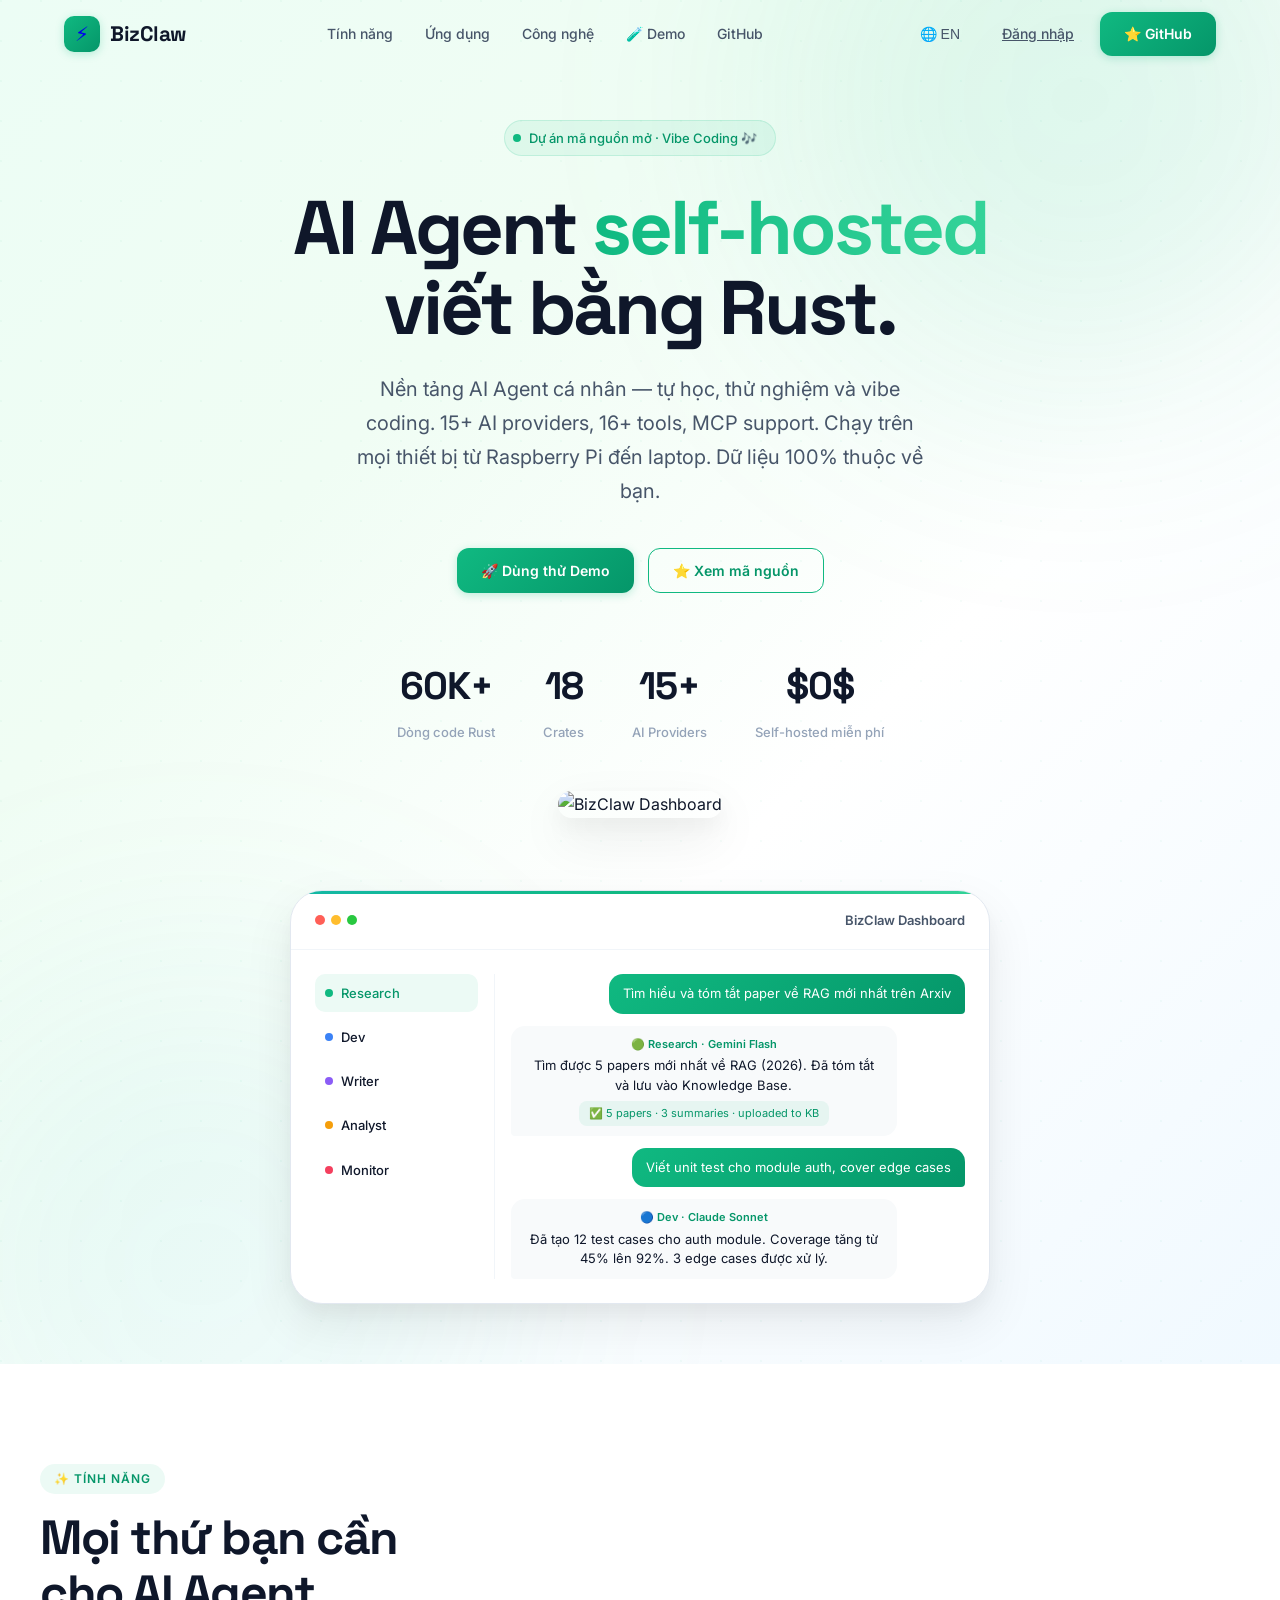
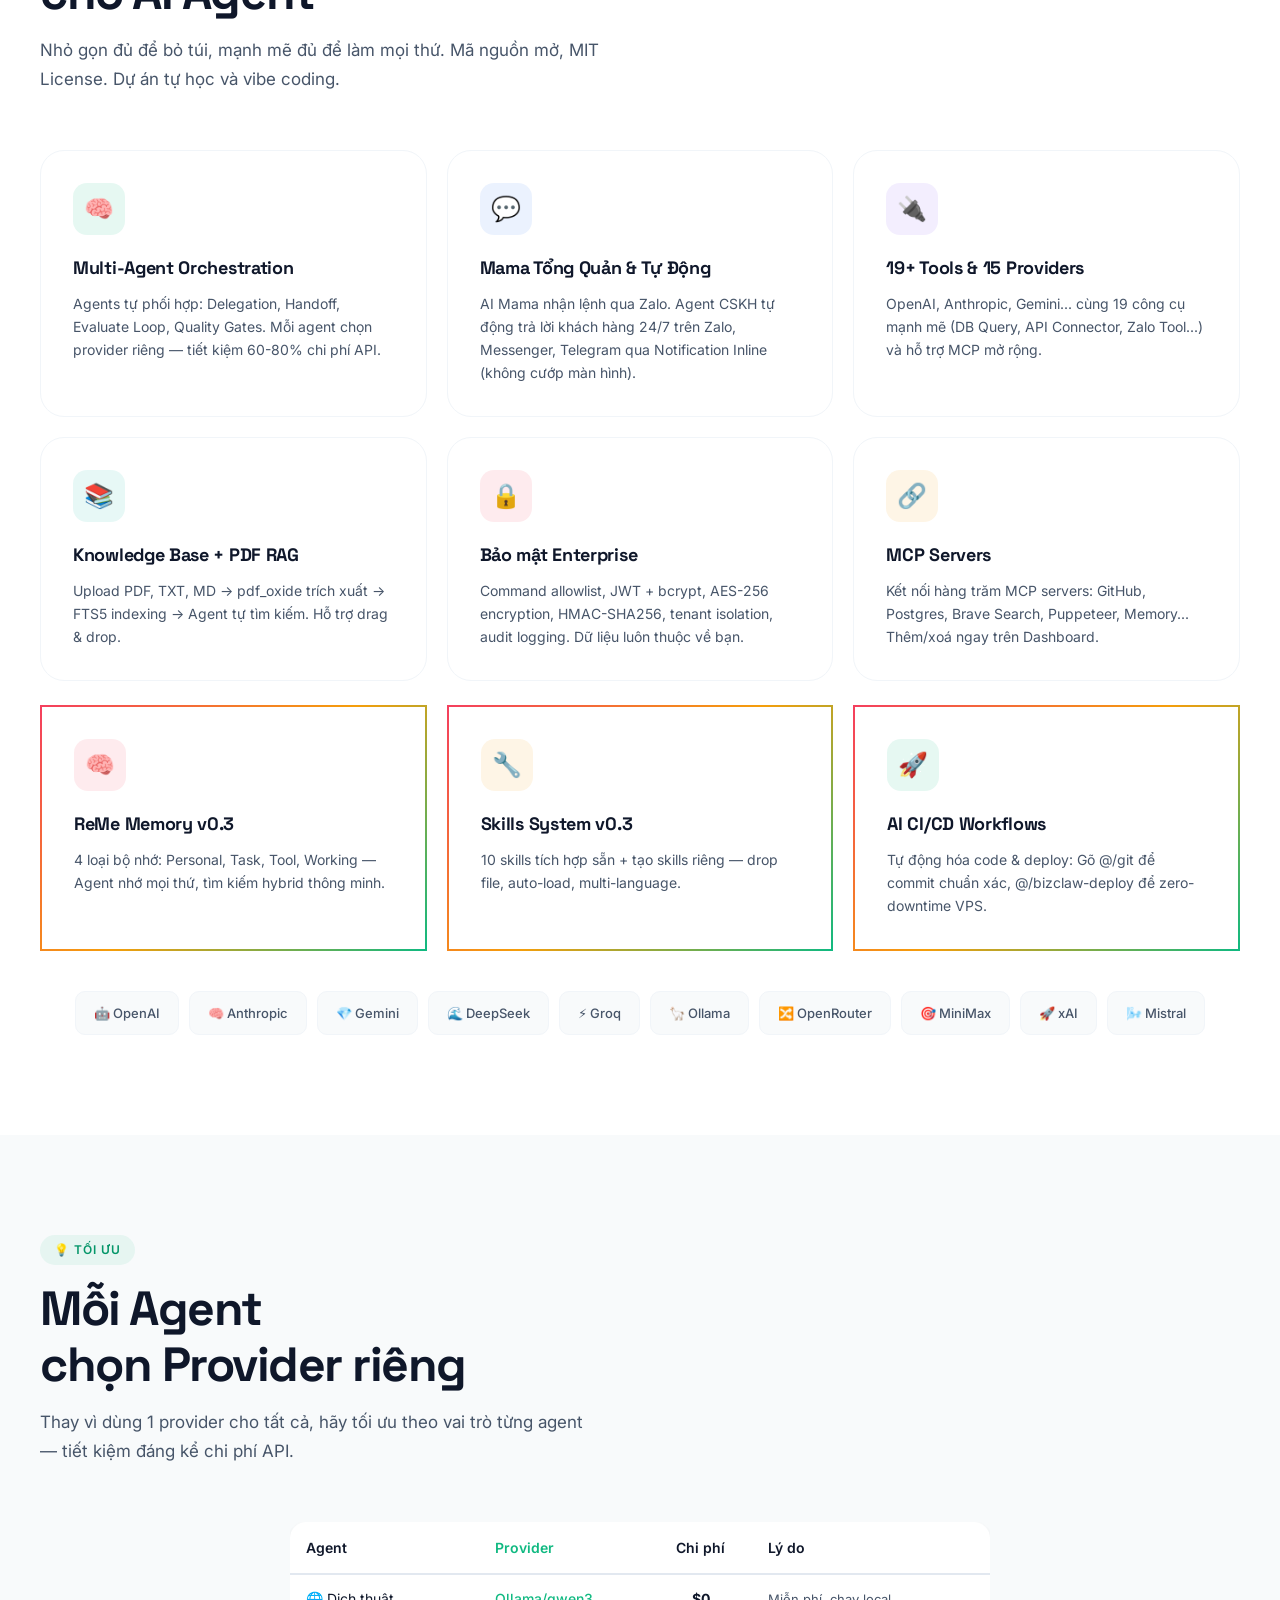
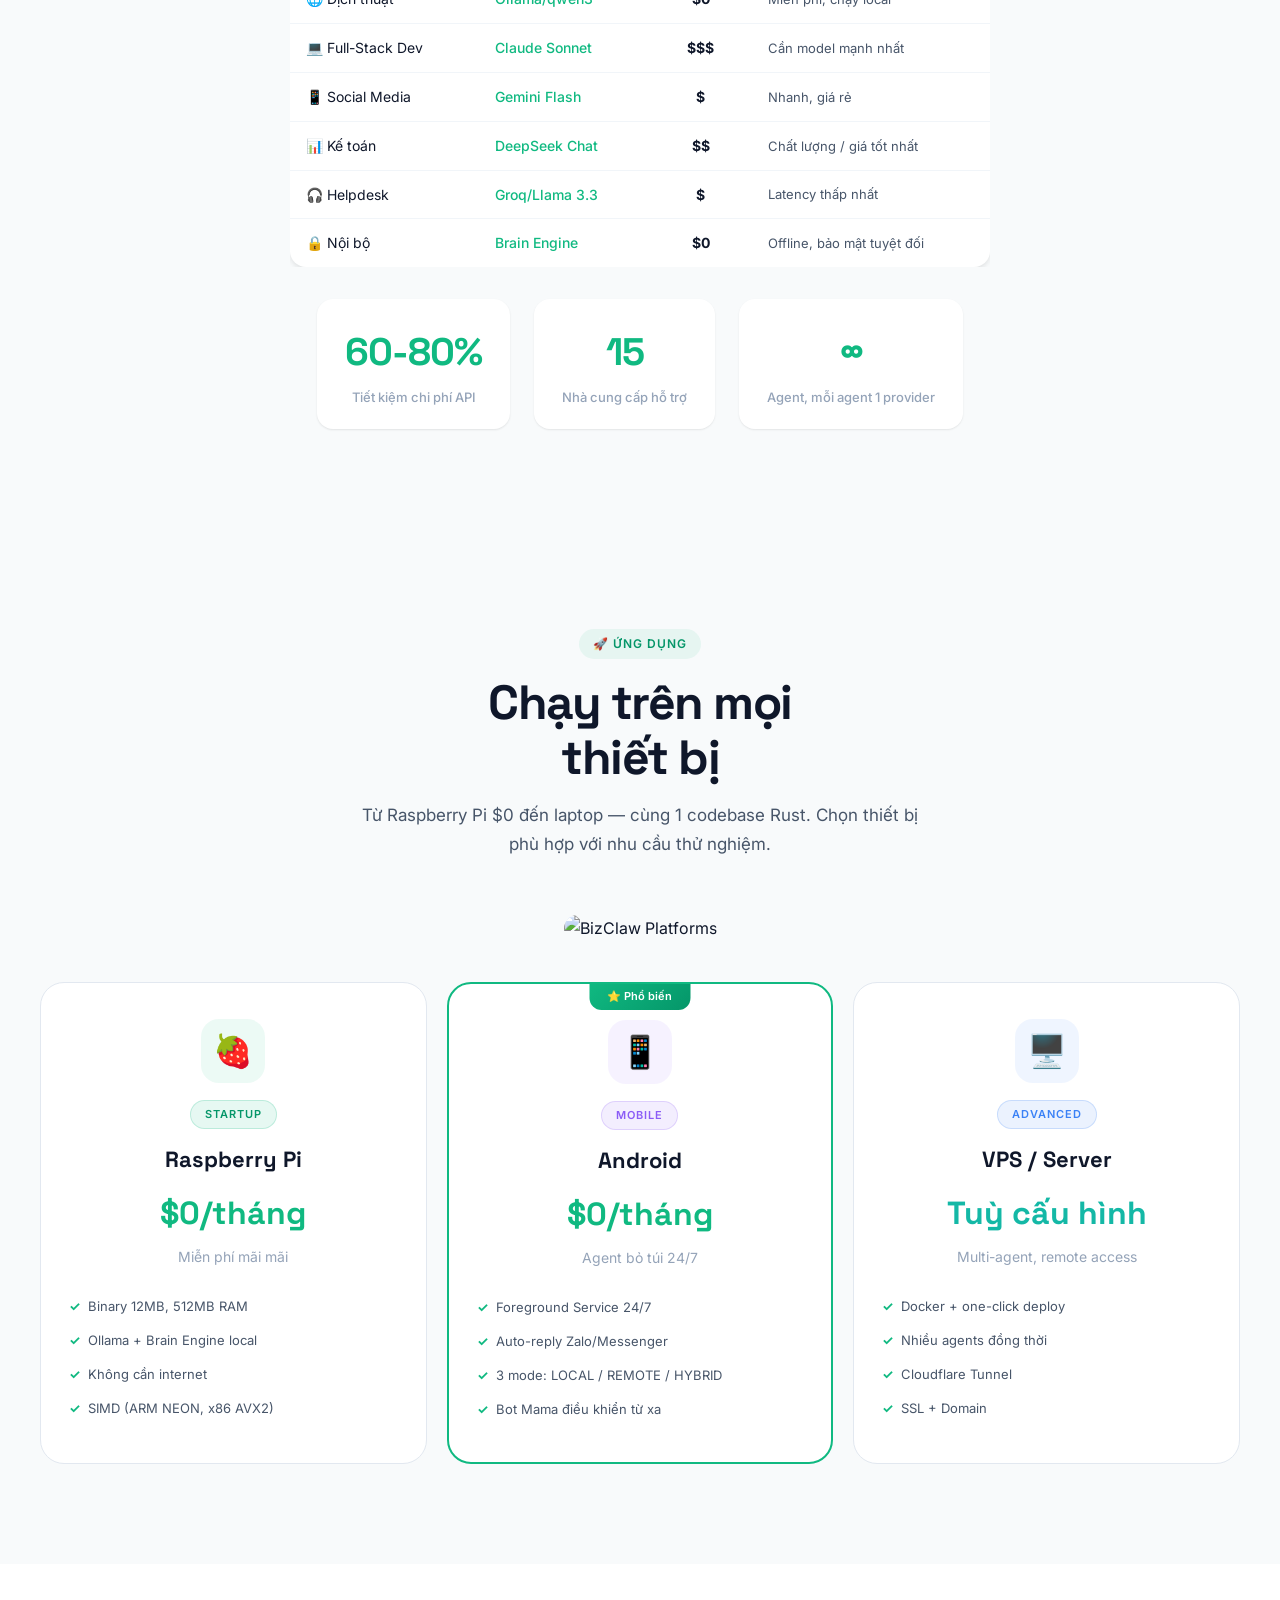
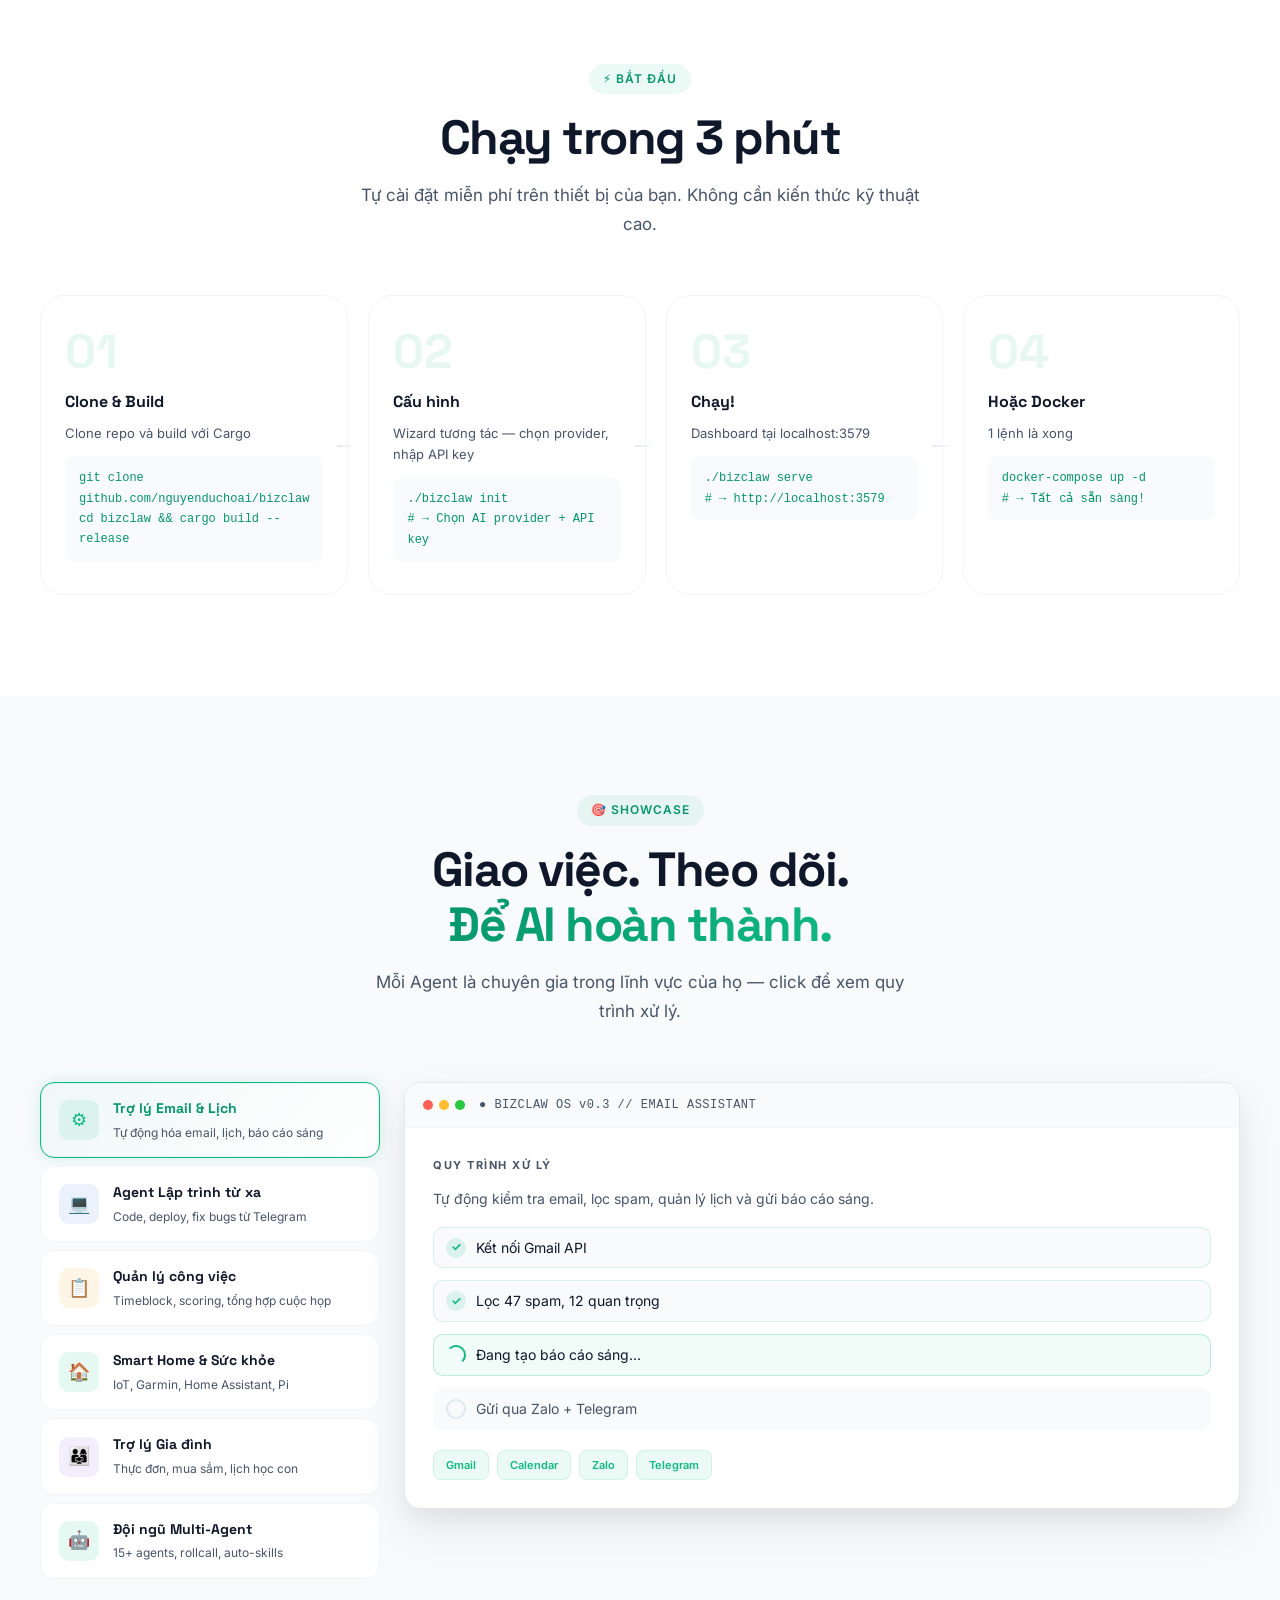
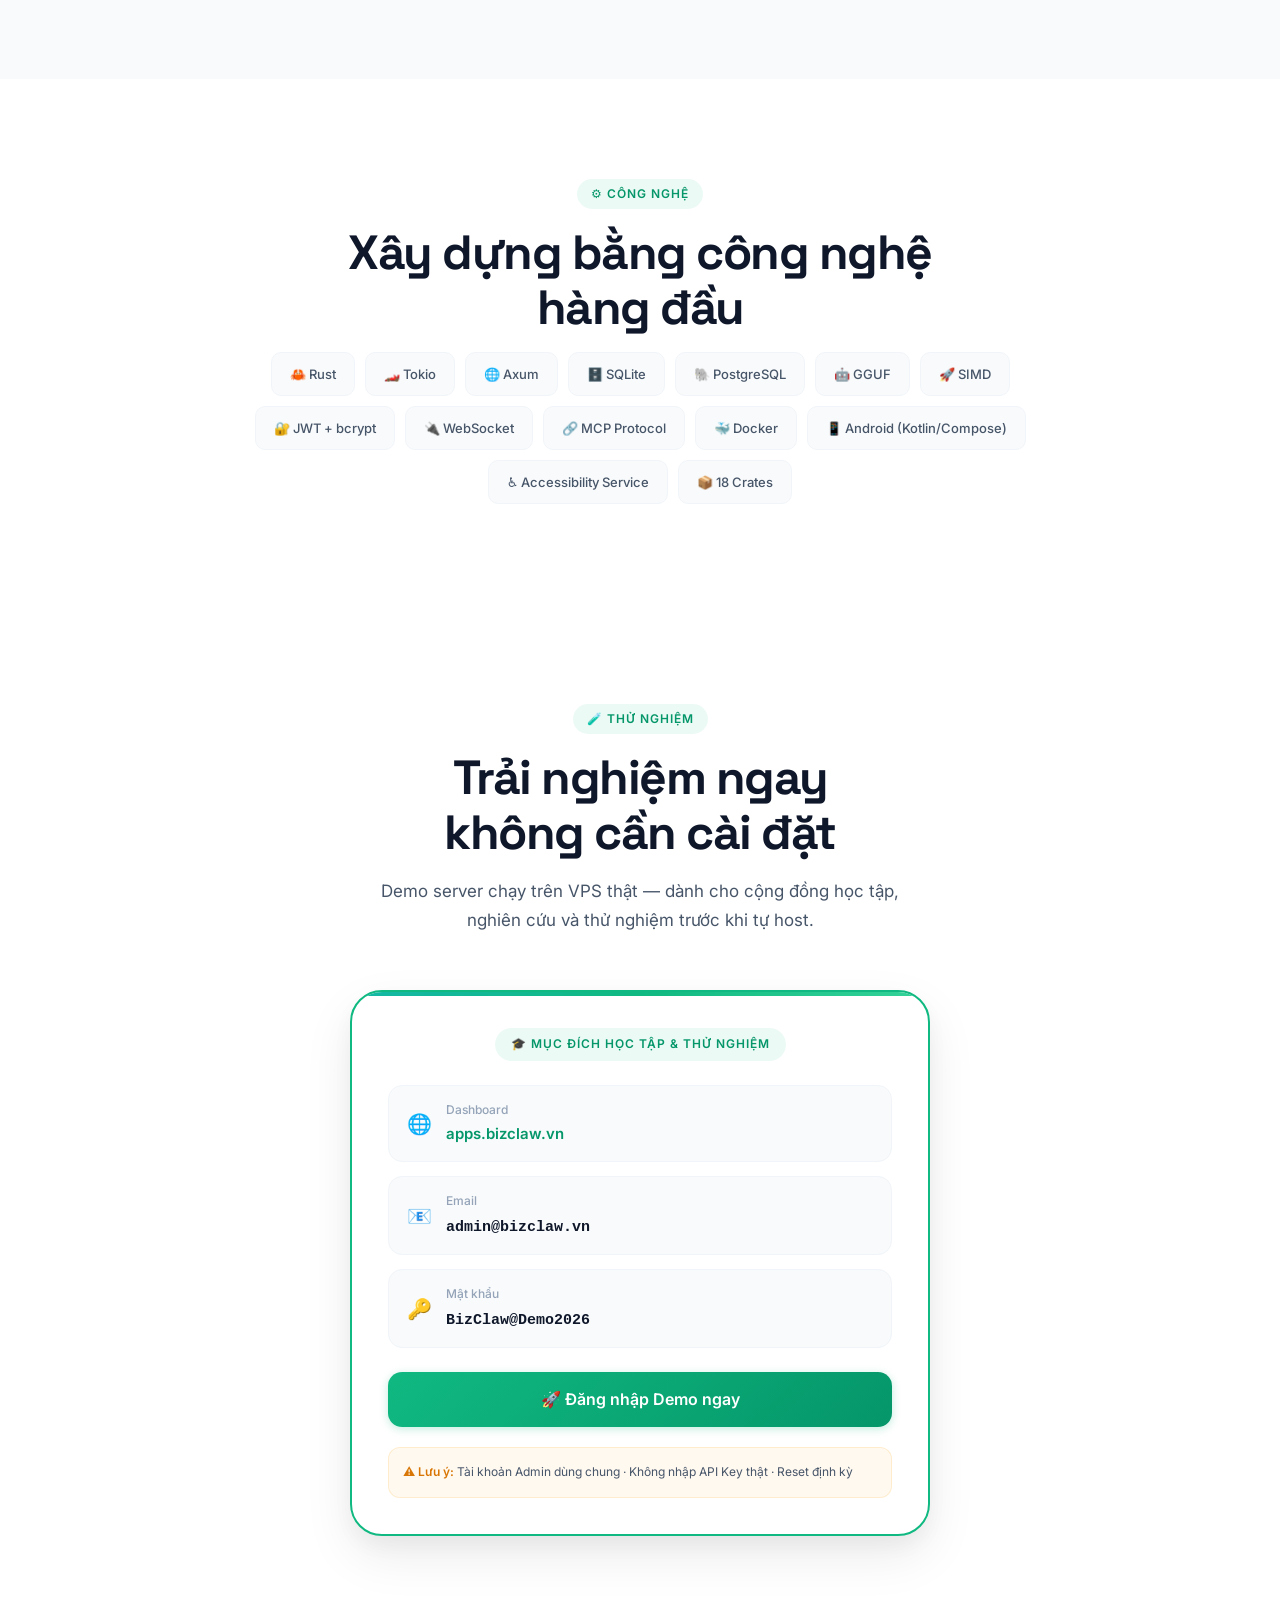
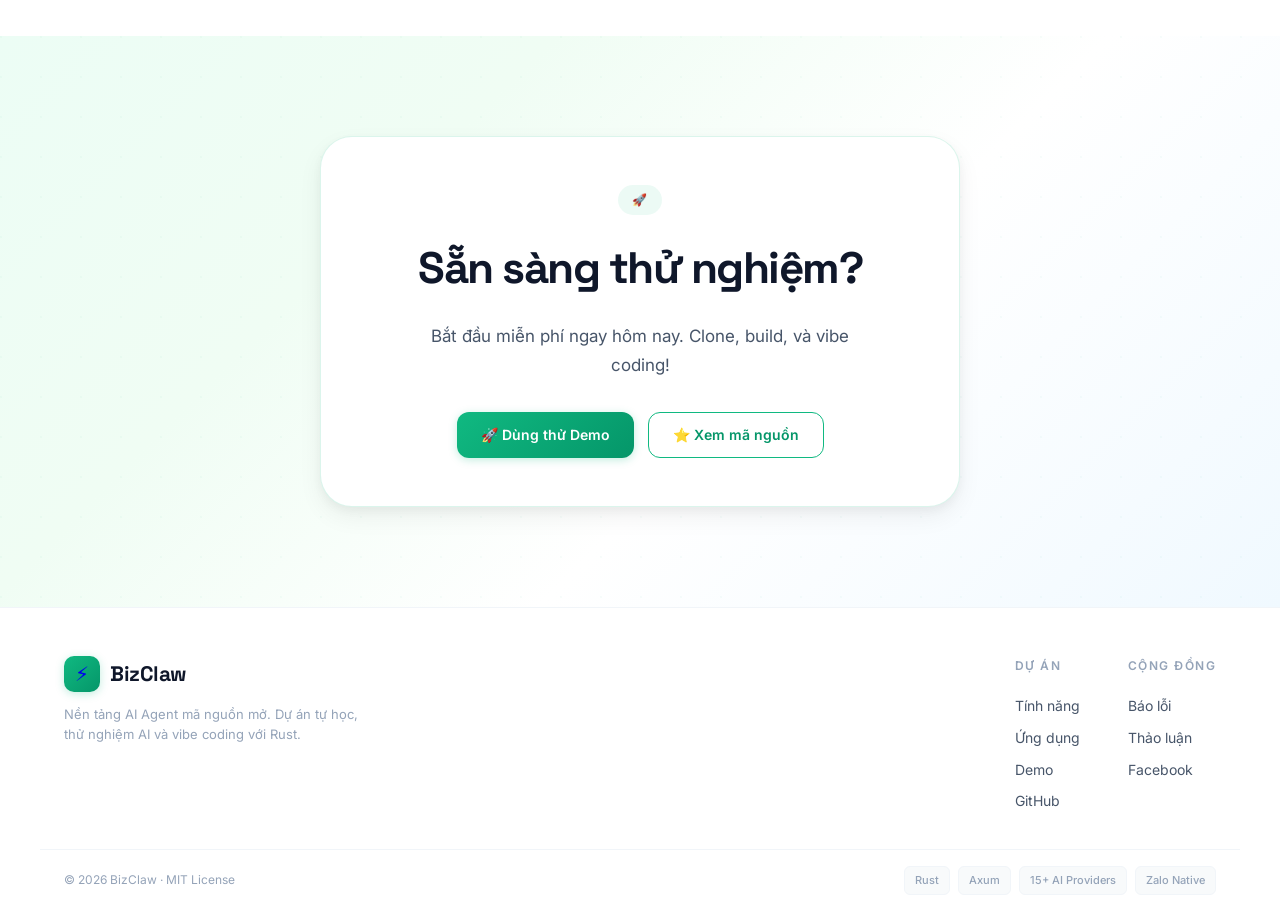
==== commit e9ecd910: "fix landing: single-tenant cá nhân" ====
--- a/landing/index.html
+++ b/landing/index.html
@@ -356,7 +356,7 @@
       <span data-vi="AI Agent" data-en="AI Agent">AI Agent</span> <span class="grad" data-vi="self-hosted" data-en="self-hosted">self-hosted</span><br>
       <span data-vi="viết bằng Rust." data-en="built with Rust.">viết bằng Rust.</span>
     </h1>
-    <p class="hero-desc" data-vi="Nền tảng AI Agent Multi-tenant — tự học, thử nghiệm và vibe coding. 15+ AI providers, 16+ tools, MCP support. Chạy trên mọi thiết bị từ Raspberry Pi đến server. Dữ liệu 100% thuộc về bạn." data-en="Multi-tenant AI Agent platform — for learning, experimenting and vibe coding. 15+ AI providers, 16+ tools, MCP support. Runs on any device from Raspberry Pi to server. Your data stays yours.">Nền tảng AI Agent Multi-tenant — tự học, thử nghiệm và vibe coding. 15+ AI providers, 16+ tools, MCP support. Chạy trên mọi thiết bị từ Raspberry Pi đến server. Dữ liệu 100% thuộc về bạn.</p>
+    <p class="hero-desc" data-vi="Nền tảng AI Agent cá nhân — tự học, thử nghiệm và vibe coding. 15+ AI providers, 16+ tools, MCP support. Chạy trên mọi thiết bị từ Raspberry Pi đến laptop. Dữ liệu 100% thuộc về bạn." data-en="Personal AI Agent platform — for learning, experimenting and vibe coding. 15+ AI providers, 16+ tools, MCP support. Runs on any device from Raspberry Pi to laptop. Your data stays yours.">Nền tảng AI Agent cá nhân — tự học, thử nghiệm và vibe coding. 15+ AI providers, 16+ tools, MCP support. Chạy trên mọi thiết bị từ Raspberry Pi đến laptop. Dữ liệu 100% thuộc về bạn.</p>
     <div class="hero-actions">
       <a href="#" onclick="goLogin()" class="btn-green" data-vi="🚀 Dùng thử Demo" data-en="🚀 Try Demo">🚀 Dùng thử Demo</a>
       <a href="https://github.com/nguyenduchoai/bizclaw" target="_blank" class="btn-outline-green" data-vi="⭐ Xem mã nguồn" data-en="⭐ View source">⭐ Xem mã nguồn</a>
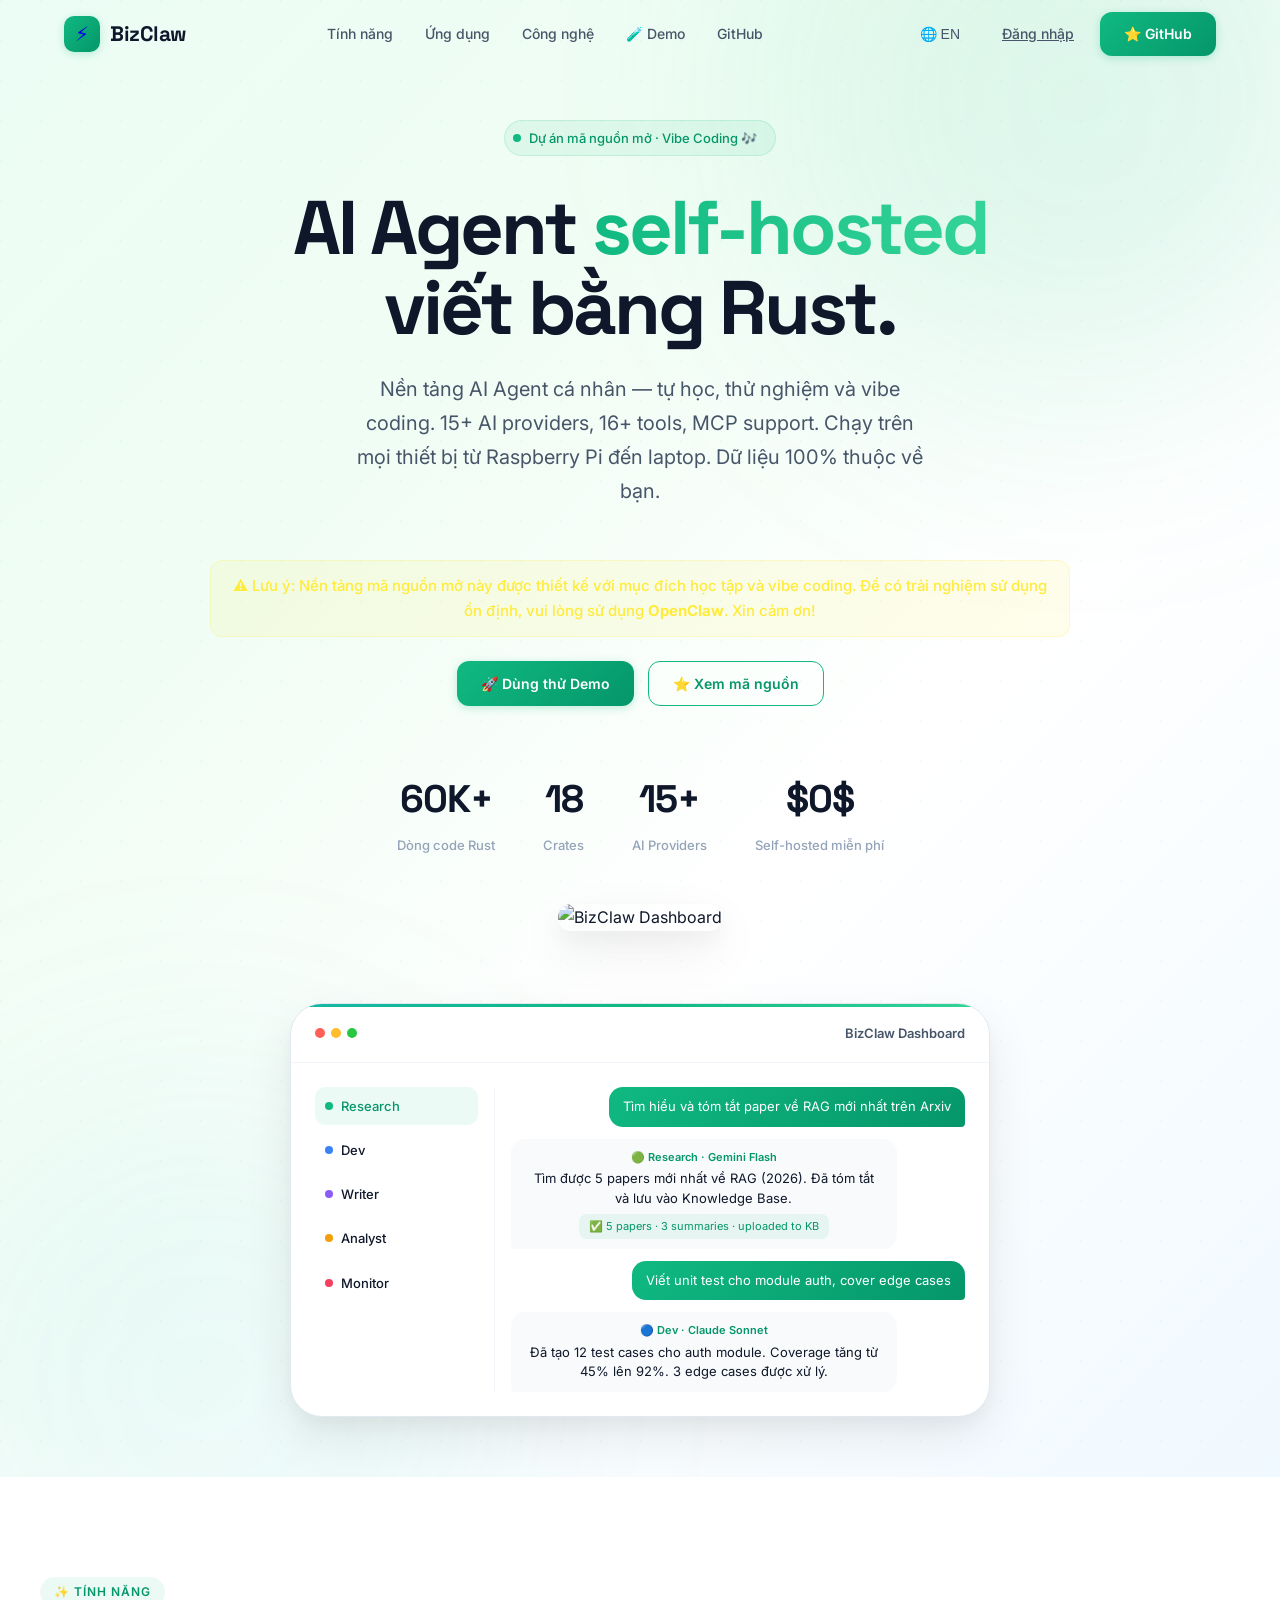
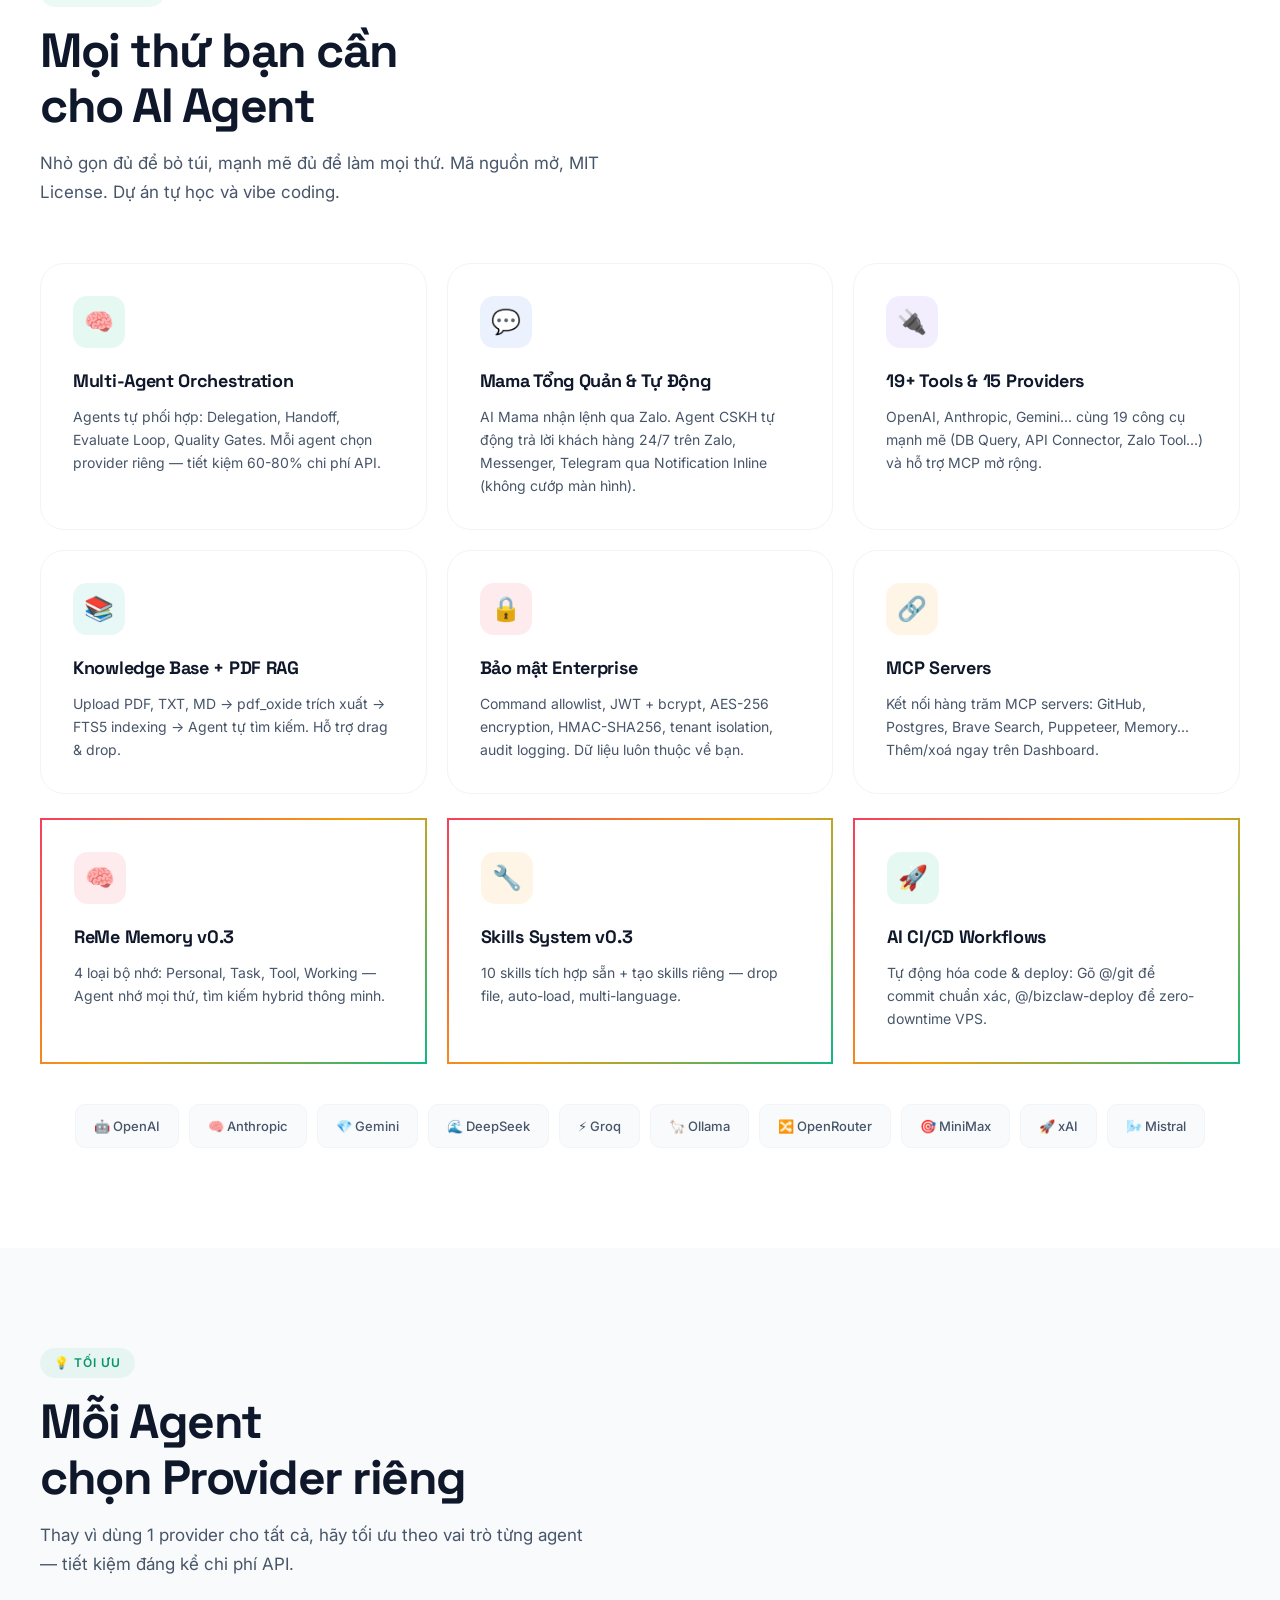
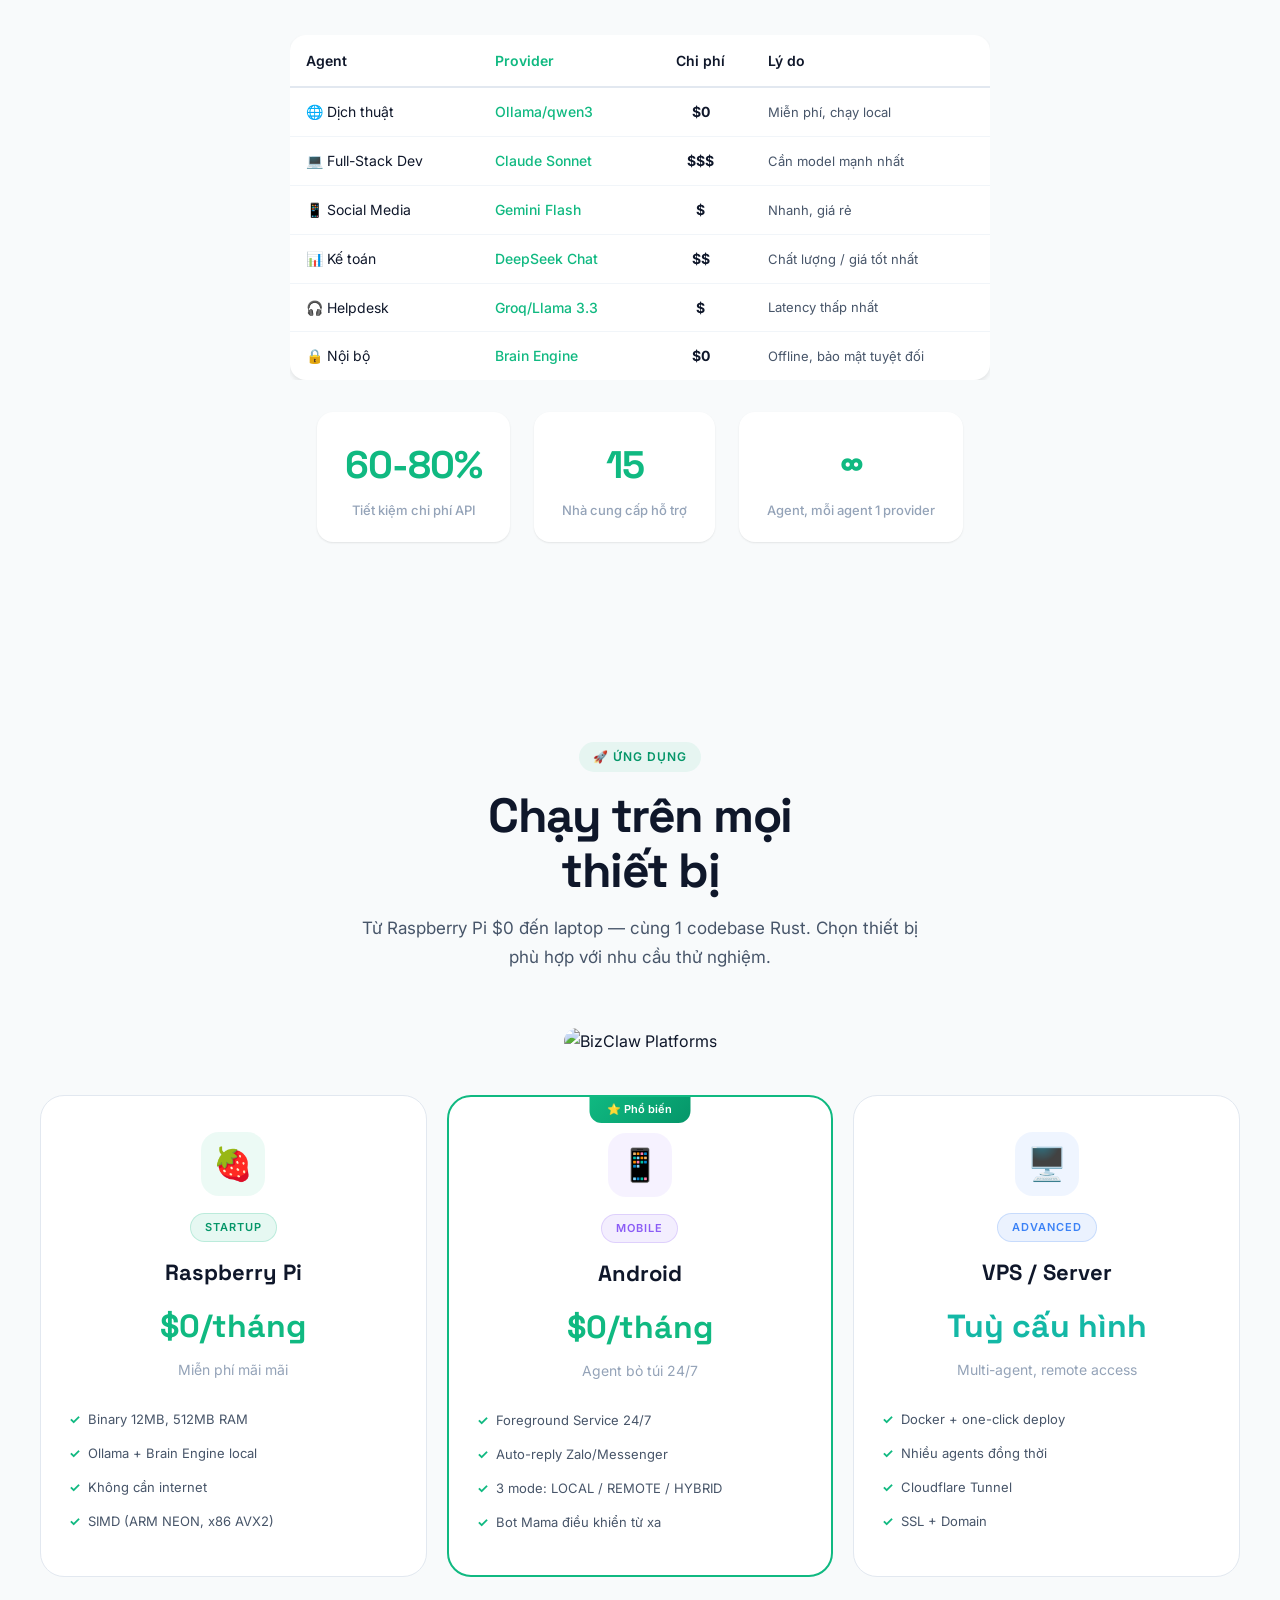
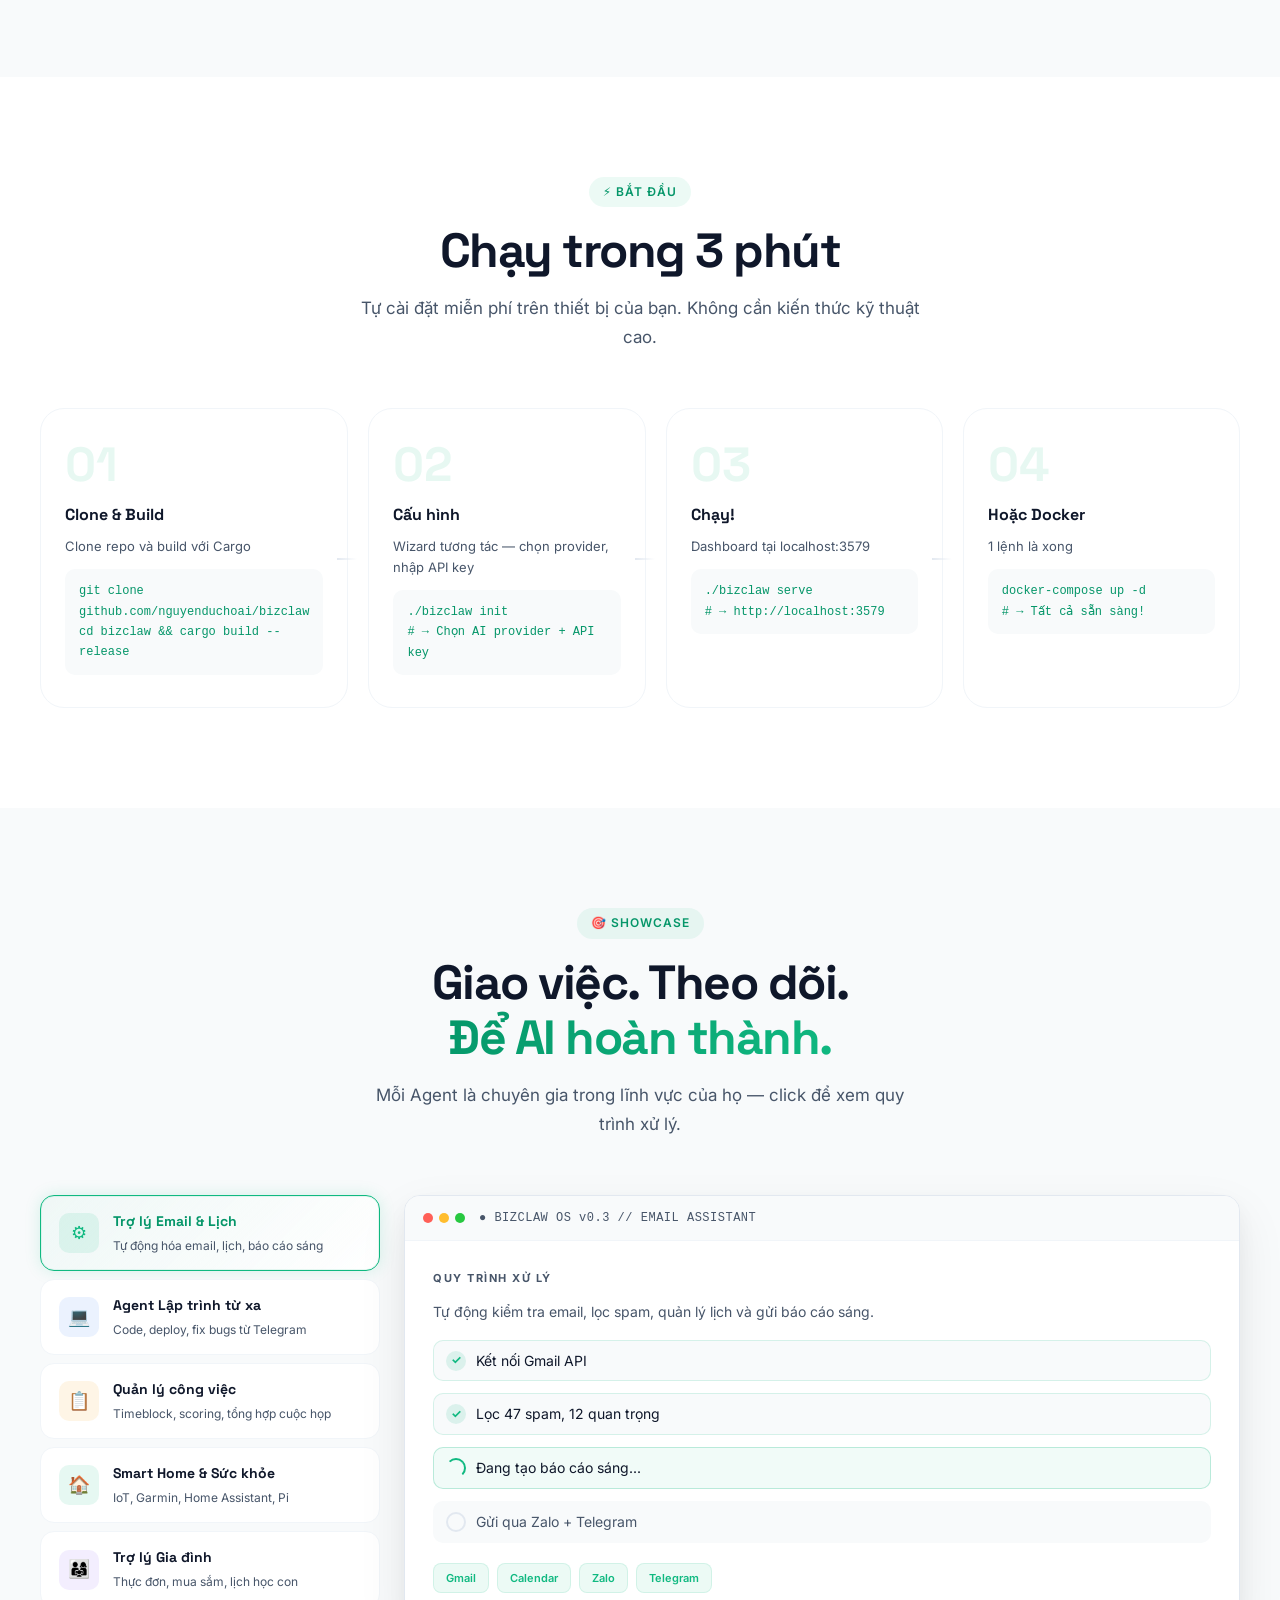
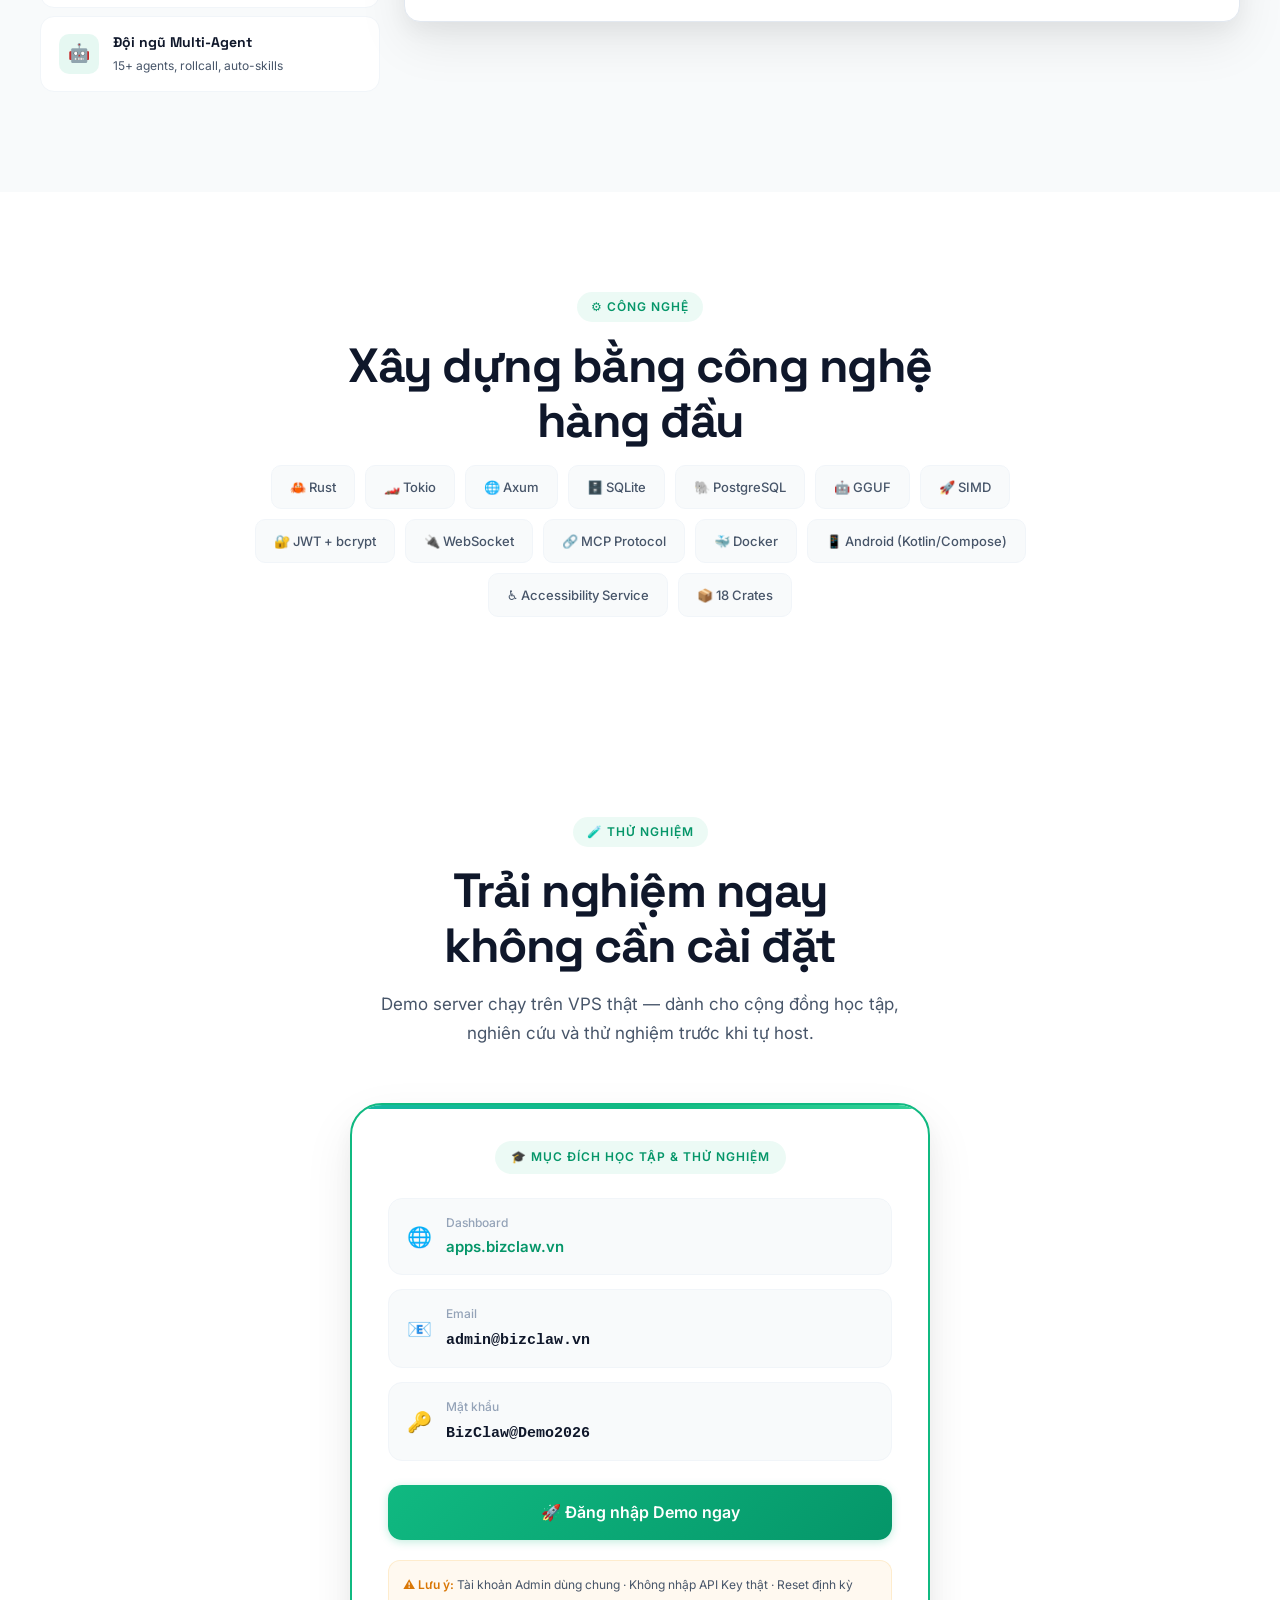
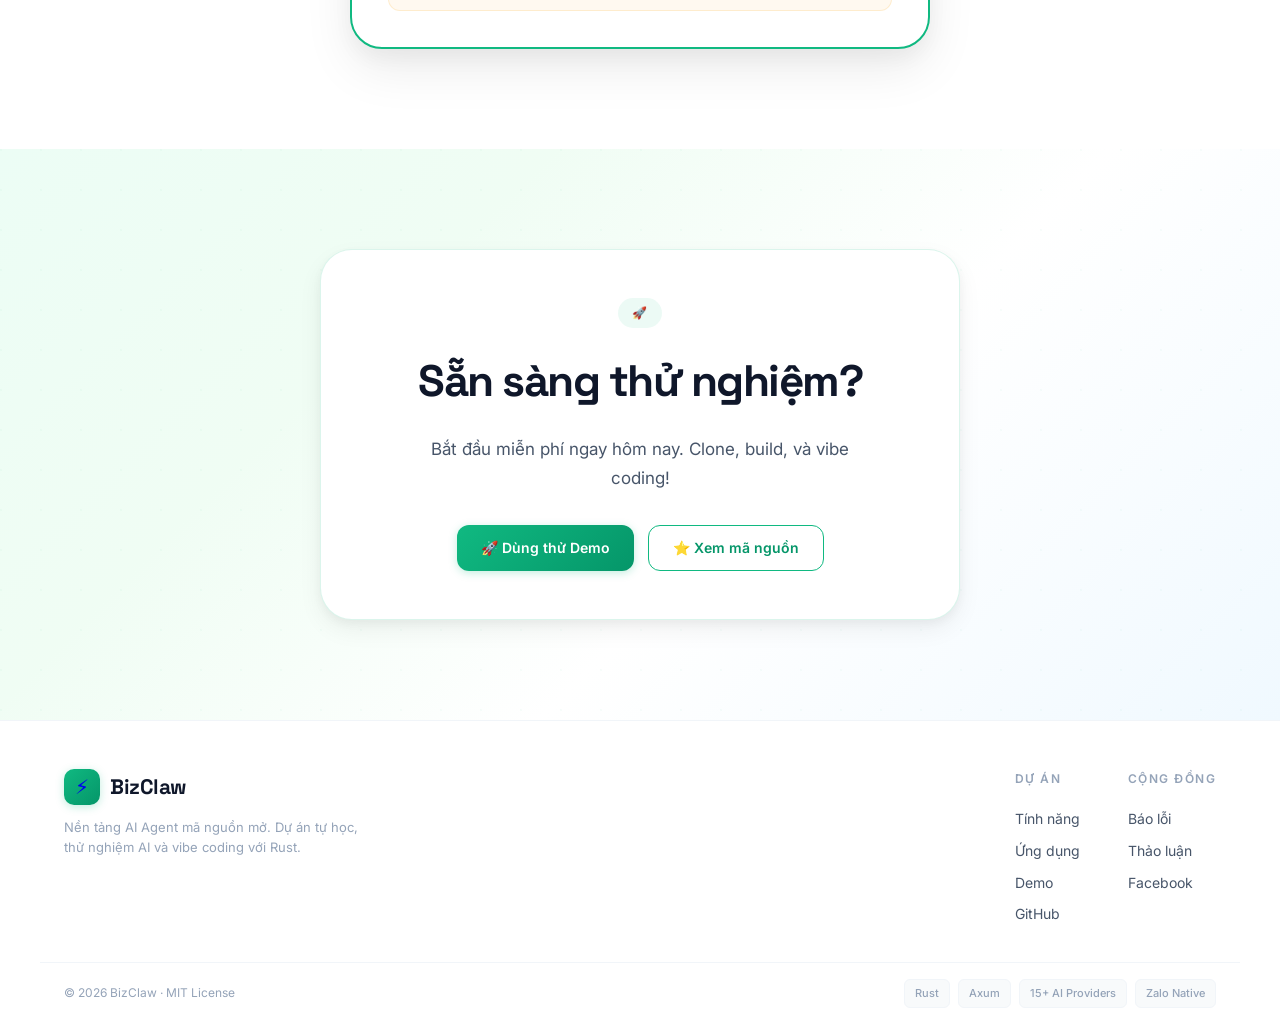
==== commit bc73c1f2: "docs: add notice recommending OpenClaw for stable production use" ====
--- a/landing/index.html
+++ b/landing/index.html
@@ -357,6 +357,7 @@
       <span data-vi="viết bằng Rust." data-en="built with Rust.">viết bằng Rust.</span>
     </h1>
     <p class="hero-desc" data-vi="Nền tảng AI Agent cá nhân — tự học, thử nghiệm và vibe coding. 15+ AI providers, 16+ tools, MCP support. Chạy trên mọi thiết bị từ Raspberry Pi đến laptop. Dữ liệu 100% thuộc về bạn." data-en="Personal AI Agent platform — for learning, experimenting and vibe coding. 15+ AI providers, 16+ tools, MCP support. Runs on any device from Raspberry Pi to laptop. Your data stays yours.">Nền tảng AI Agent cá nhân — tự học, thử nghiệm và vibe coding. 15+ AI providers, 16+ tools, MCP support. Chạy trên mọi thiết bị từ Raspberry Pi đến laptop. Dữ liệu 100% thuộc về bạn.</p>
+    <div style="margin-top: 12px; margin-bottom: 24px; font-size: 15px; font-weight: 500; color: #ffeb3b; background: rgba(255, 235, 59, 0.1); padding: 12px 20px; border-radius: 12px; display: inline-block; border: 1px solid rgba(255, 235, 59, 0.2);">⚠️ <span data-vi="Lưu ý: Nền tảng mã nguồn mở này được thiết kế với mục đích học tập và vibe coding. Để có trải nghiệm sử dụng ổn định, vui lòng sử dụng OpenClaw. Xin cảm ơn!" data-en="Note: This open-source platform is designed for learning and vibe coding. For stable usage, please use OpenClaw. Thank you!">Lưu ý: Nền tảng mã nguồn mở này được thiết kế với mục đích học tập và vibe coding. Để có trải nghiệm sử dụng ổn định, vui lòng sử dụng <strong>OpenClaw</strong>. Xin cảm ơn!</span></div>
     <div class="hero-actions">
       <a href="#" onclick="goLogin()" class="btn-green" data-vi="🚀 Dùng thử Demo" data-en="🚀 Try Demo">🚀 Dùng thử Demo</a>
       <a href="https://github.com/nguyenduchoai/bizclaw" target="_blank" class="btn-outline-green" data-vi="⭐ Xem mã nguồn" data-en="⭐ View source">⭐ Xem mã nguồn</a>
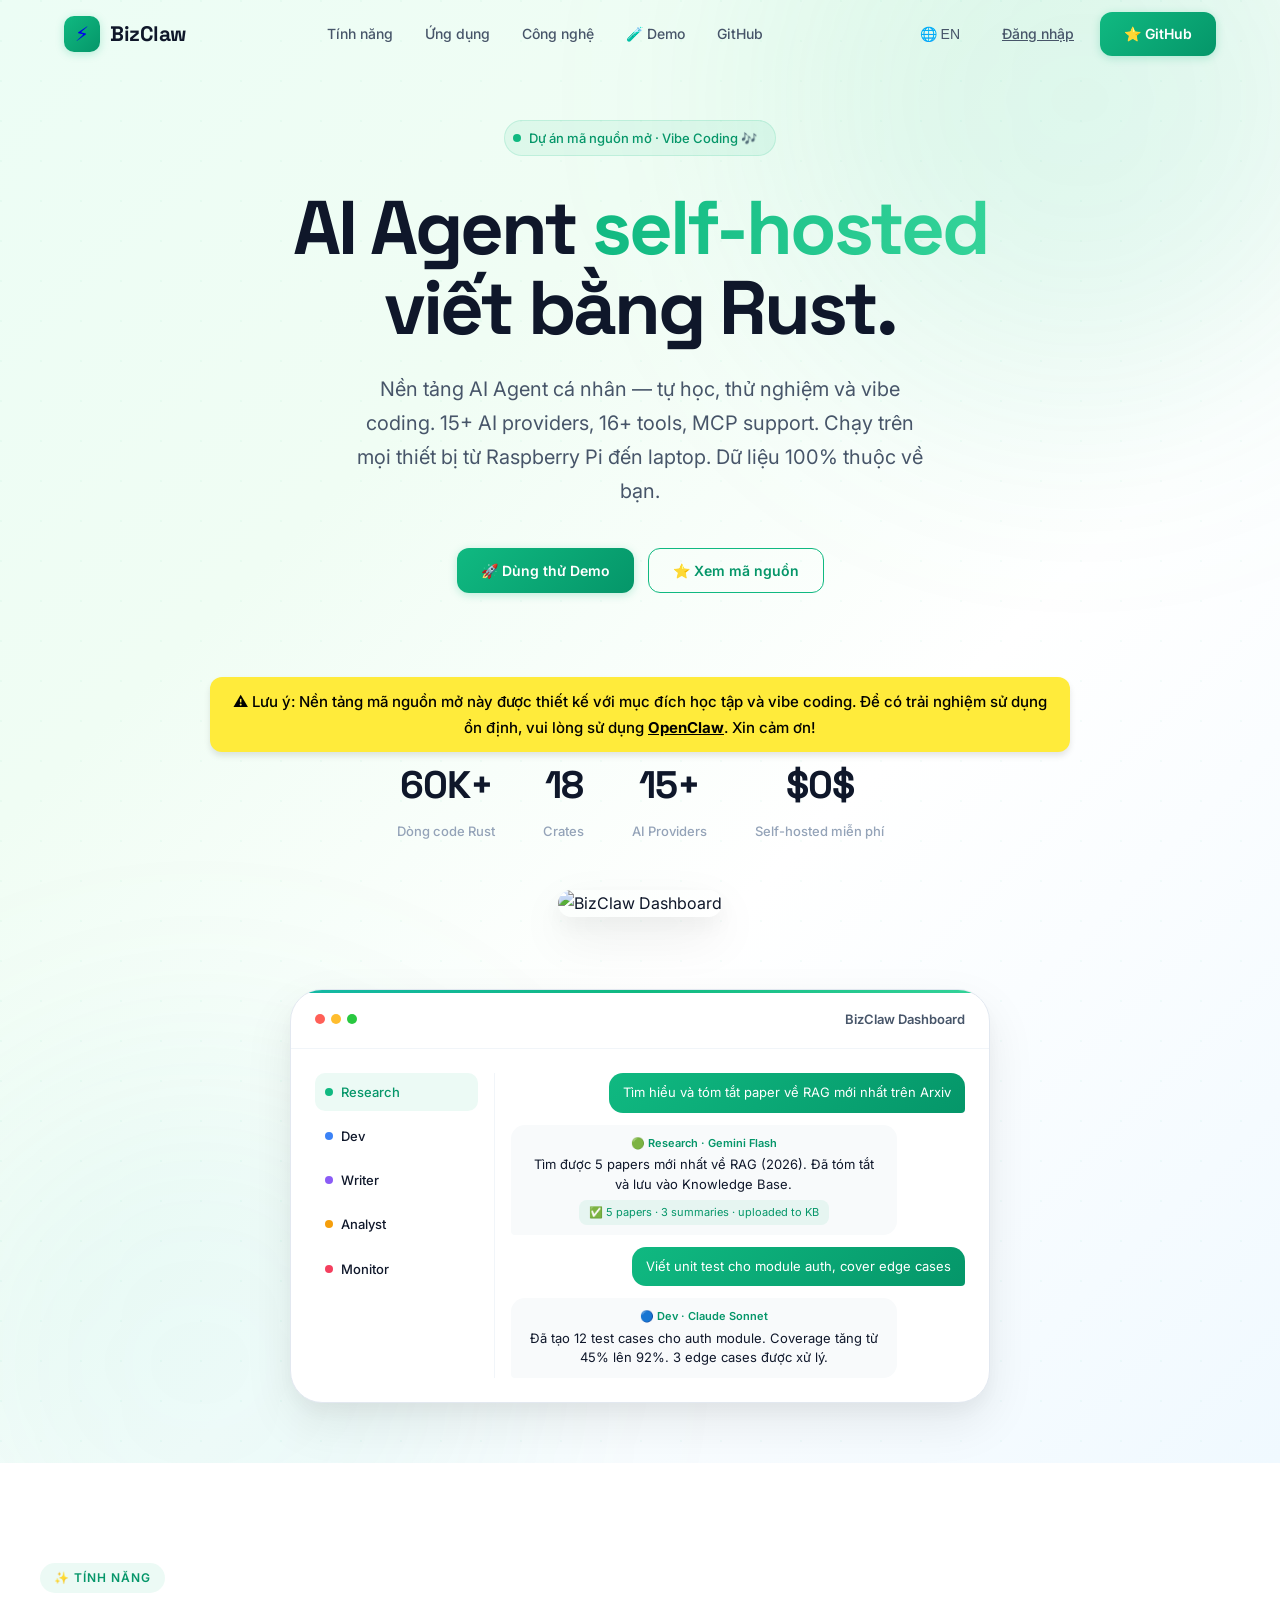
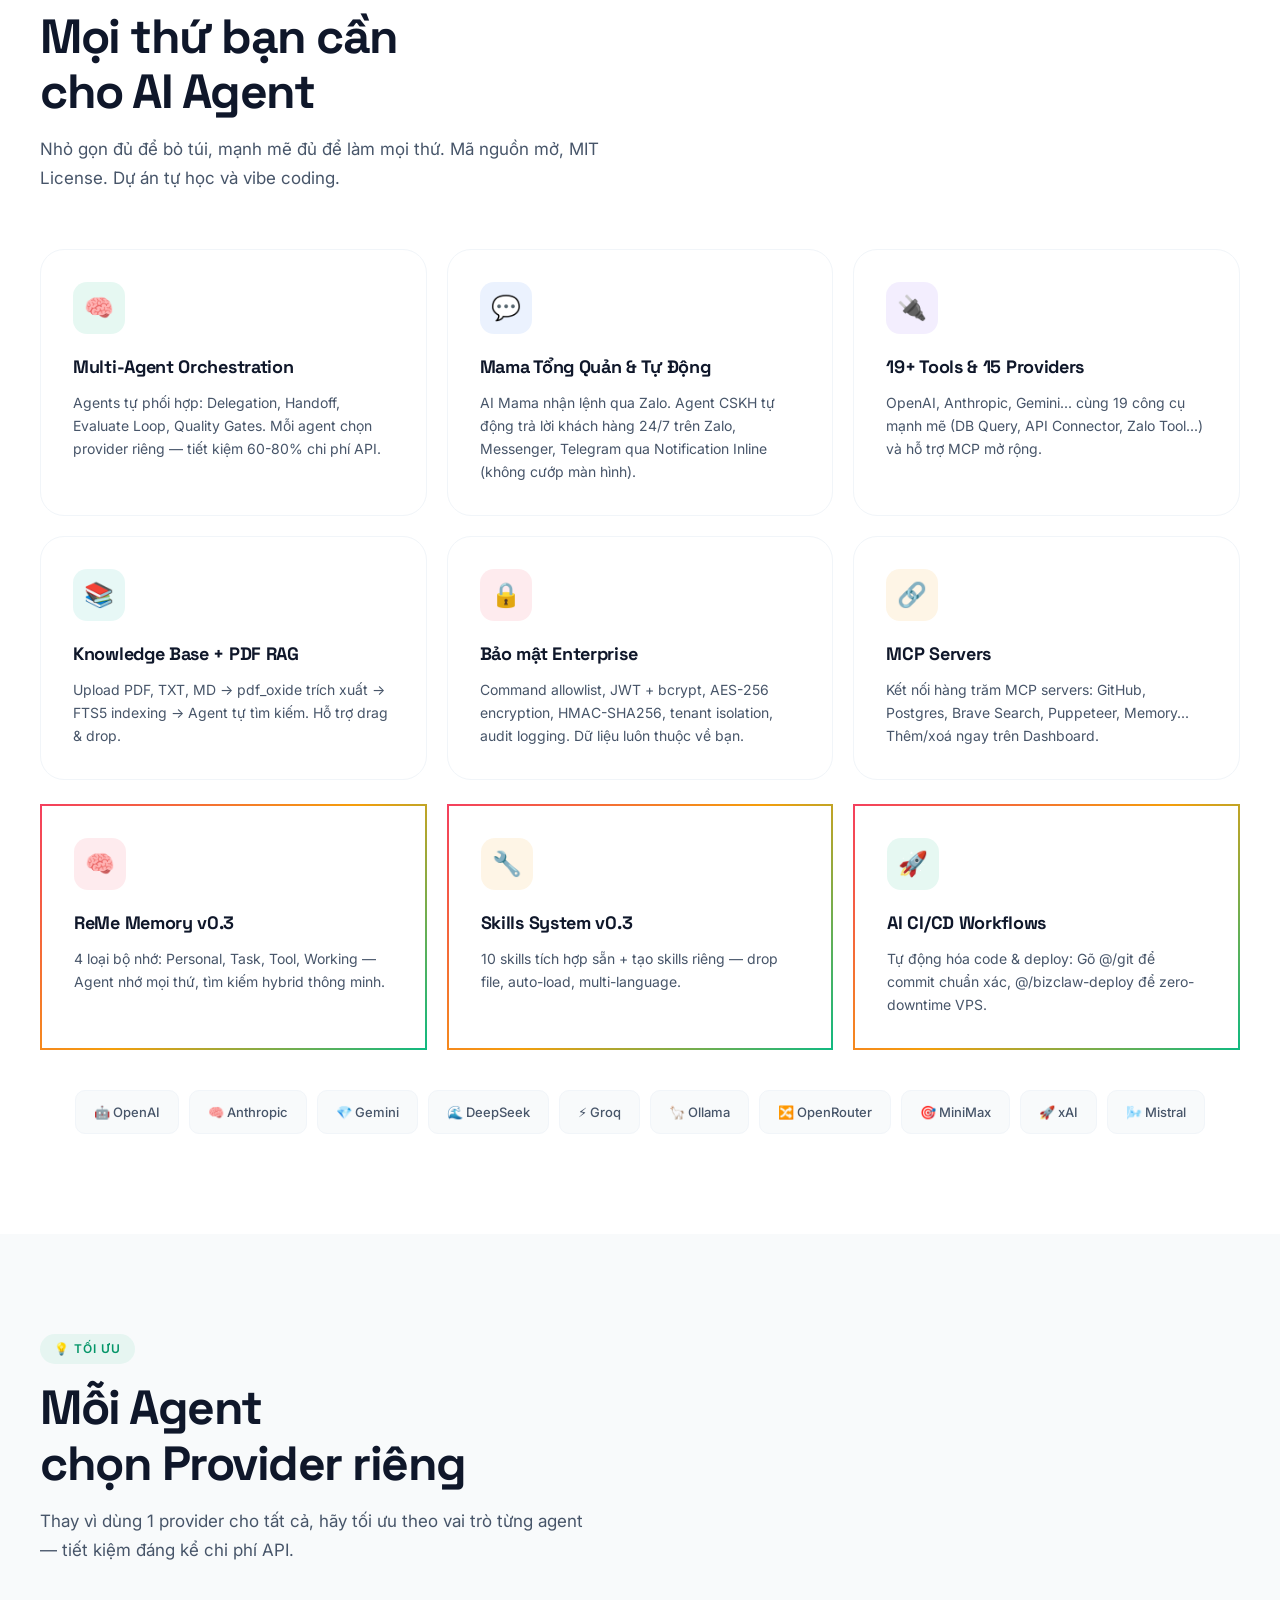
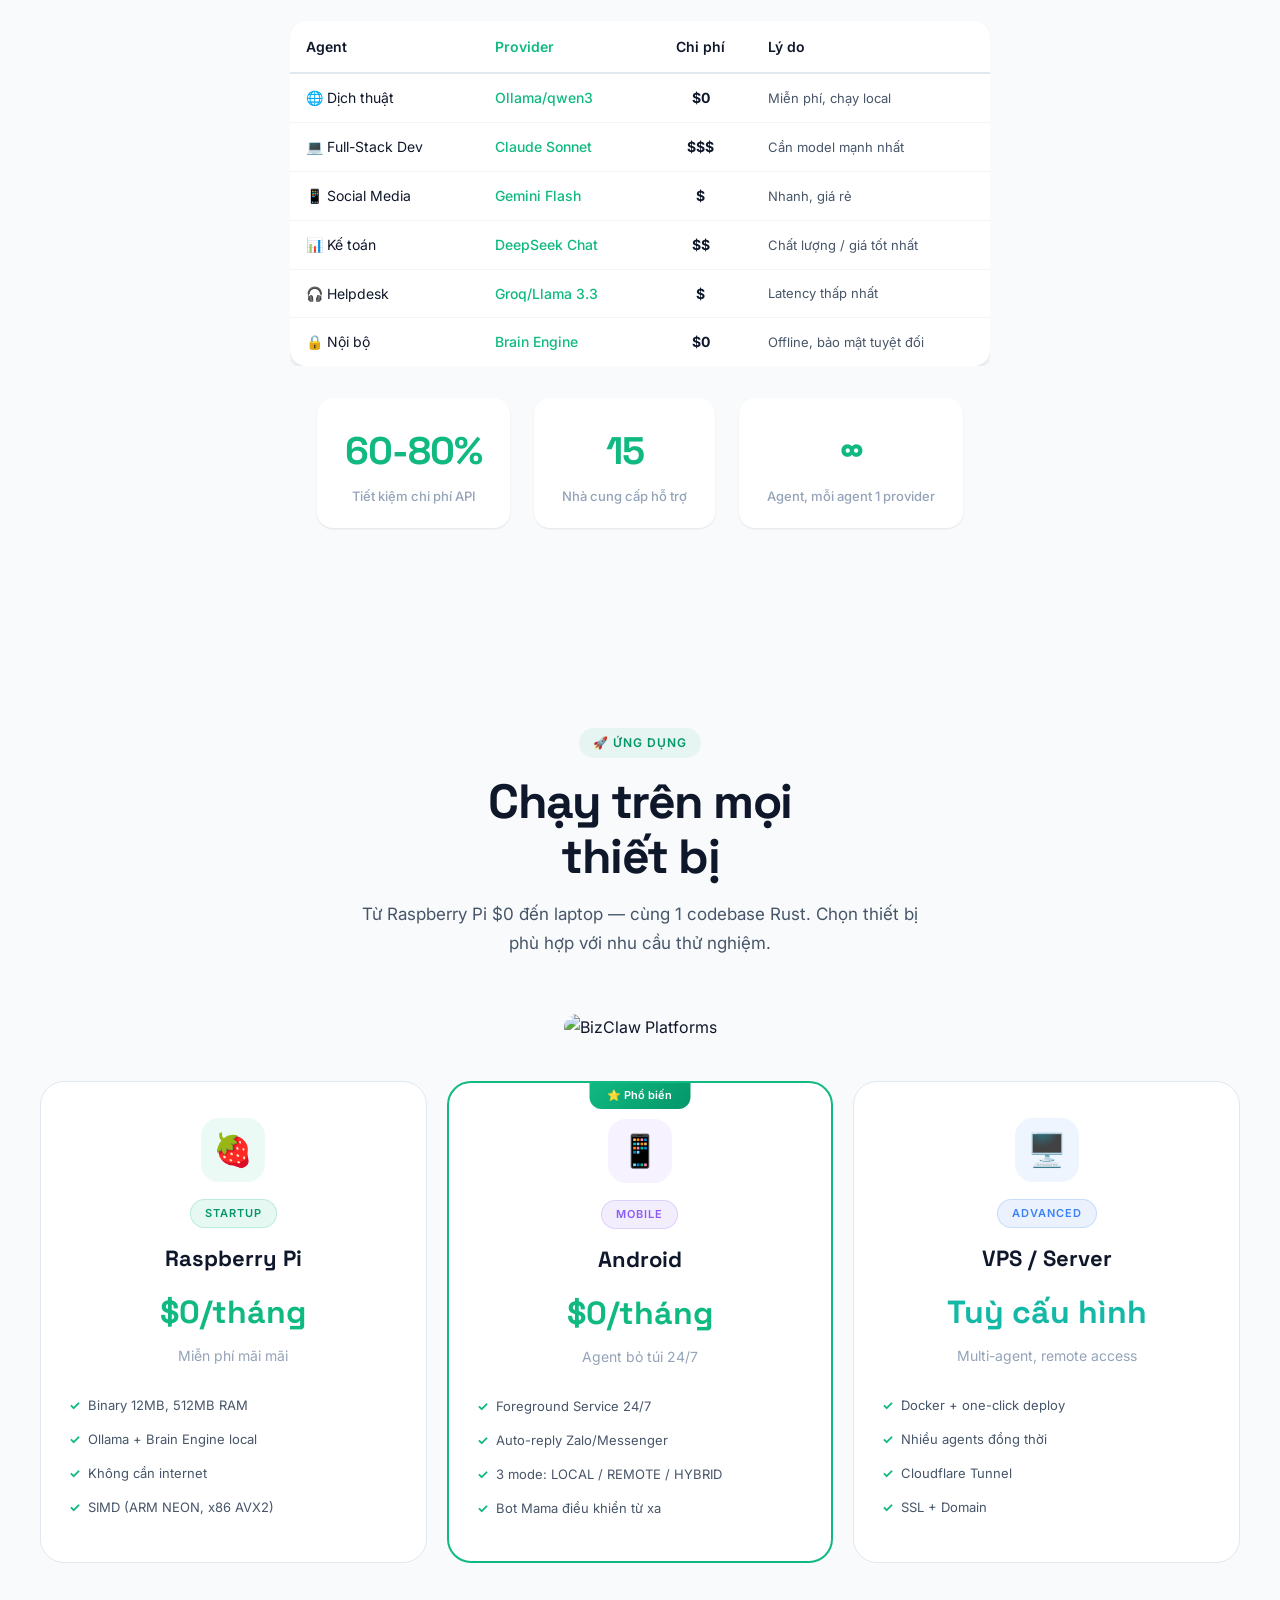
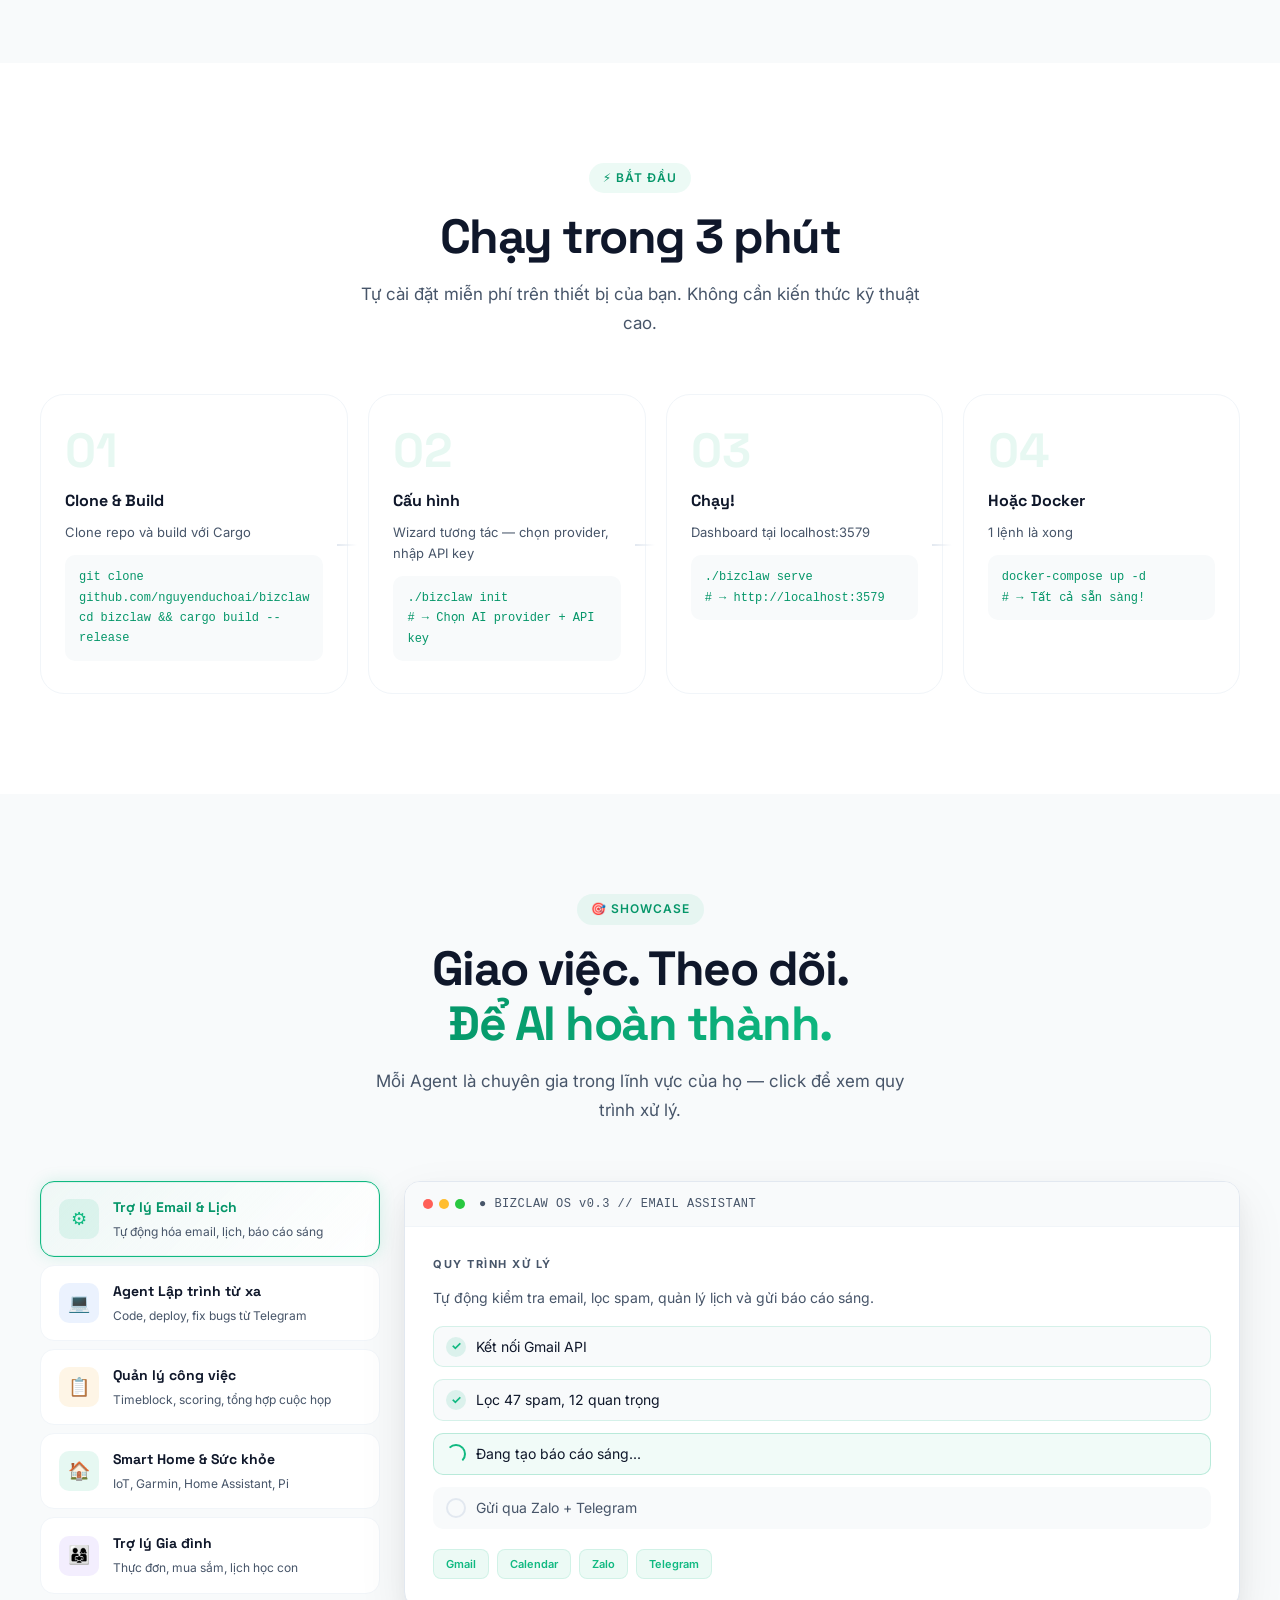
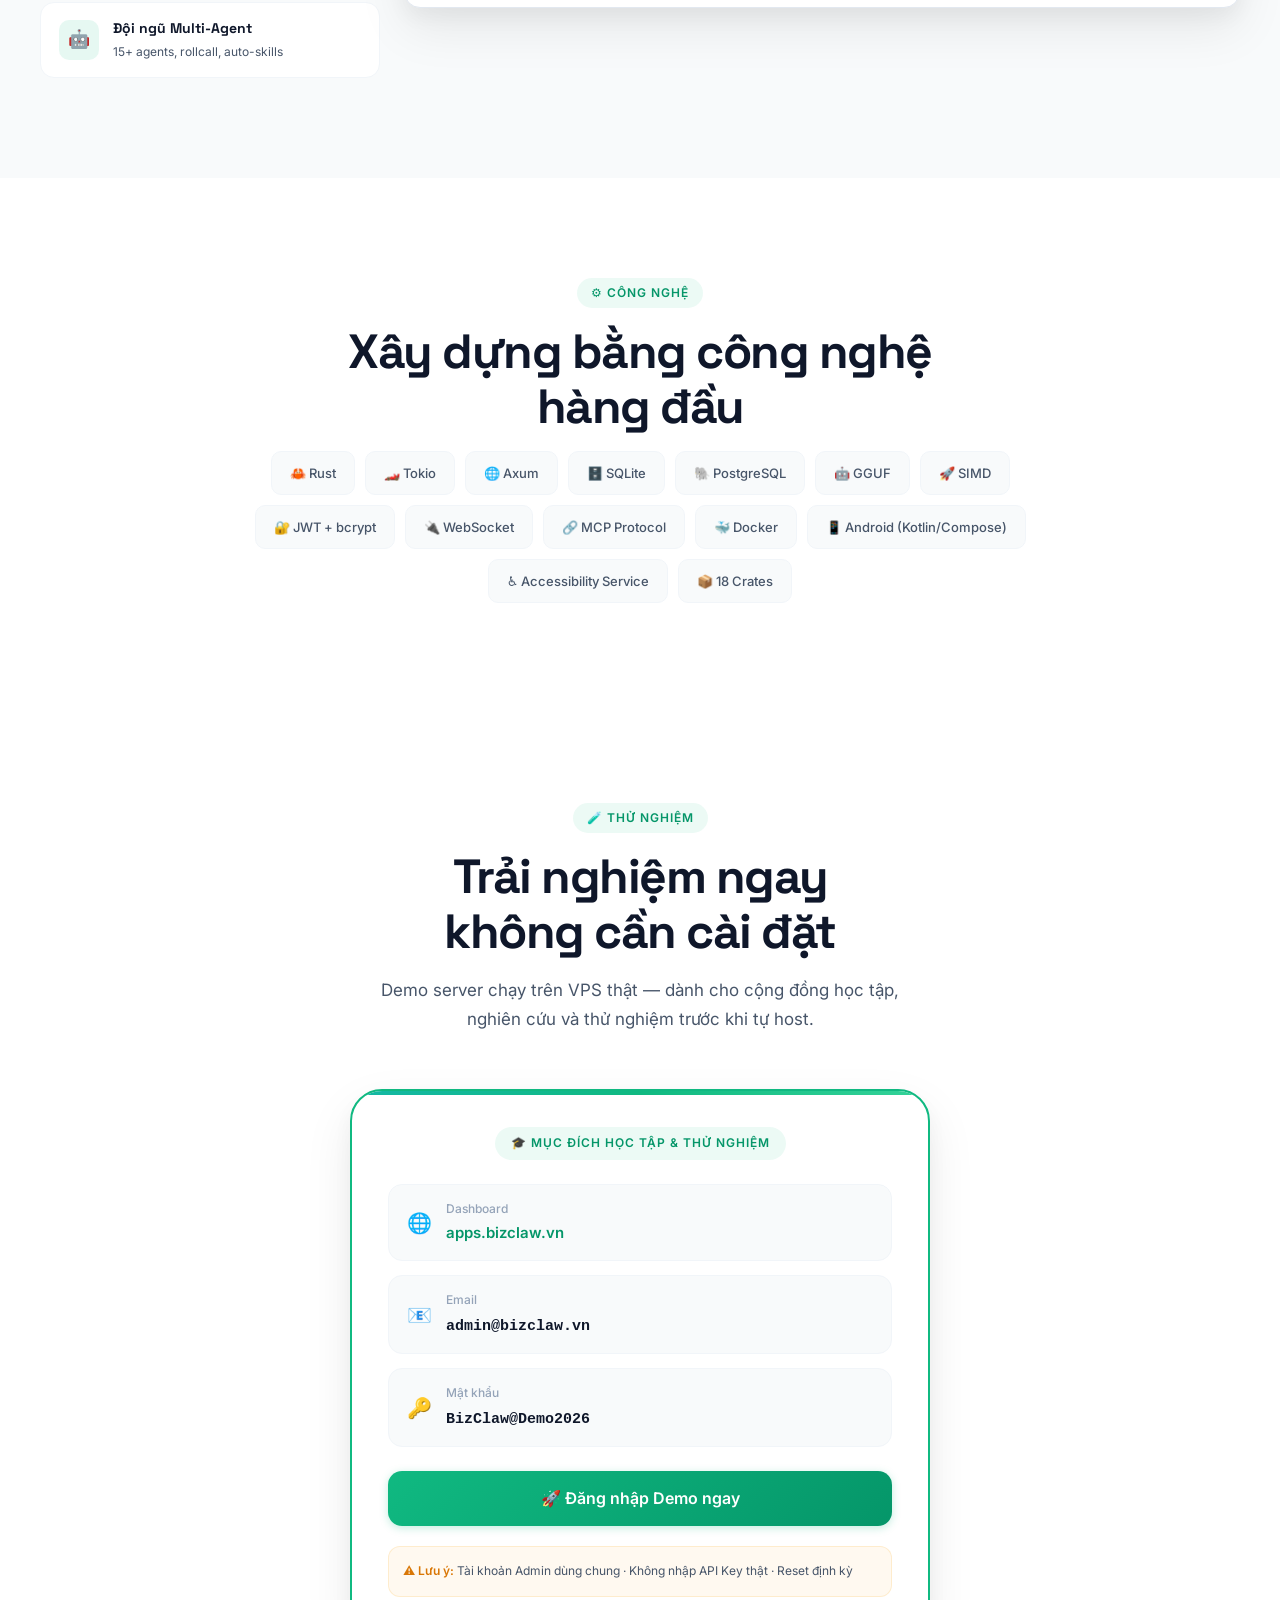
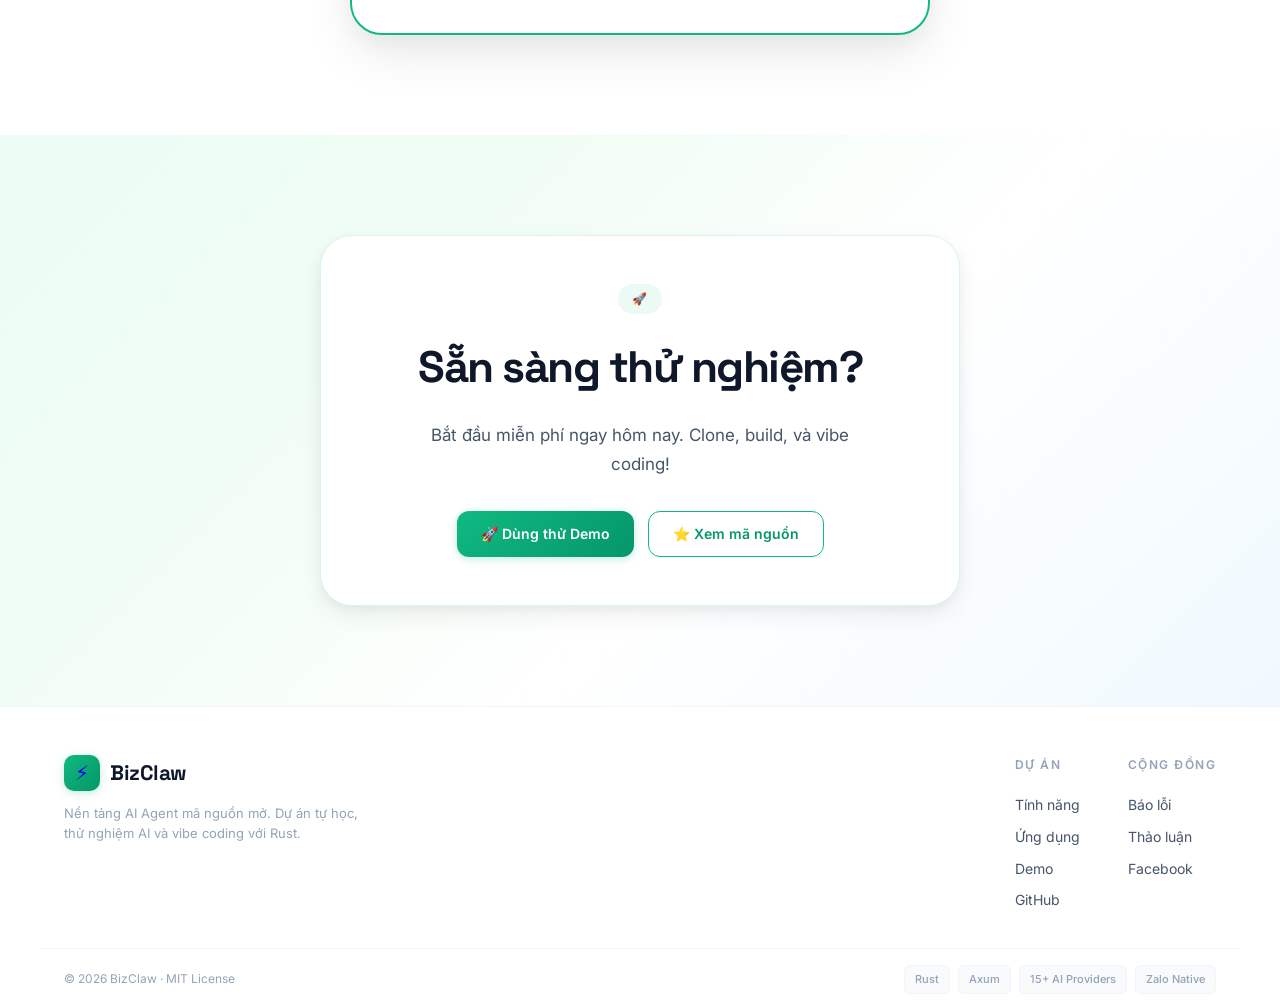
==== commit 9ce3b1dc: "feat: auto-login to tenant dashboard from admin, update landing page styling" ====
--- a/landing/index.html
+++ b/landing/index.html
@@ -357,11 +357,11 @@
       <span data-vi="viết bằng Rust." data-en="built with Rust.">viết bằng Rust.</span>
     </h1>
     <p class="hero-desc" data-vi="Nền tảng AI Agent cá nhân — tự học, thử nghiệm và vibe coding. 15+ AI providers, 16+ tools, MCP support. Chạy trên mọi thiết bị từ Raspberry Pi đến laptop. Dữ liệu 100% thuộc về bạn." data-en="Personal AI Agent platform — for learning, experimenting and vibe coding. 15+ AI providers, 16+ tools, MCP support. Runs on any device from Raspberry Pi to laptop. Your data stays yours.">Nền tảng AI Agent cá nhân — tự học, thử nghiệm và vibe coding. 15+ AI providers, 16+ tools, MCP support. Chạy trên mọi thiết bị từ Raspberry Pi đến laptop. Dữ liệu 100% thuộc về bạn.</p>
-    <div style="margin-top: 12px; margin-bottom: 24px; font-size: 15px; font-weight: 500; color: #ffeb3b; background: rgba(255, 235, 59, 0.1); padding: 12px 20px; border-radius: 12px; display: inline-block; border: 1px solid rgba(255, 235, 59, 0.2);">⚠️ <span data-vi="Lưu ý: Nền tảng mã nguồn mở này được thiết kế với mục đích học tập và vibe coding. Để có trải nghiệm sử dụng ổn định, vui lòng sử dụng OpenClaw. Xin cảm ơn!" data-en="Note: This open-source platform is designed for learning and vibe coding. For stable usage, please use OpenClaw. Thank you!">Lưu ý: Nền tảng mã nguồn mở này được thiết kế với mục đích học tập và vibe coding. Để có trải nghiệm sử dụng ổn định, vui lòng sử dụng <strong>OpenClaw</strong>. Xin cảm ơn!</span></div>
     <div class="hero-actions">
       <a href="#" onclick="goLogin()" class="btn-green" data-vi="🚀 Dùng thử Demo" data-en="🚀 Try Demo">🚀 Dùng thử Demo</a>
       <a href="https://github.com/nguyenduchoai/bizclaw" target="_blank" class="btn-outline-green" data-vi="⭐ Xem mã nguồn" data-en="⭐ View source">⭐ Xem mã nguồn</a>
     </div>
+    <div style="margin-top: 24px; font-size: 15px; font-weight: 500; color: #000; background: #ffeb3b; padding: 12px 20px; border-radius: 12px; display: inline-block; box-shadow: 0 4px 6px rgba(0,0,0,0.1);">⚠️ <span data-vi="Lưu ý: Nền tảng mã nguồn mở này được thiết kế với mục đích học tập và vibe coding. Để có trải nghiệm sử dụng ổn định, vui lòng sử dụng OpenClaw. Xin cảm ơn!" data-en="Note: This open-source platform is designed for learning and vibe coding. For stable usage, please use OpenClaw. Thank you!">Lưu ý: Nền tảng mã nguồn mở này được thiết kế với mục đích học tập và vibe coding. Để có trải nghiệm sử dụng ổn định, vui lòng sử dụng <a href="https://github.com/openclaw/openclaw" target="_blank" style="color:#000;font-weight:bold;text-decoration:underline;">OpenClaw</a>. Xin cảm ơn!</span></div>
     <div class="hero-stats">
       <div class="hero-stat"><div class="num">60K+</div><div class="label" data-vi="Dòng code Rust" data-en="Lines of Rust">Dòng code Rust</div></div>
       <div class="hero-stat"><div class="num">18</div><div class="label" data-vi="Crates" data-en="Crates">Crates</div></div>
